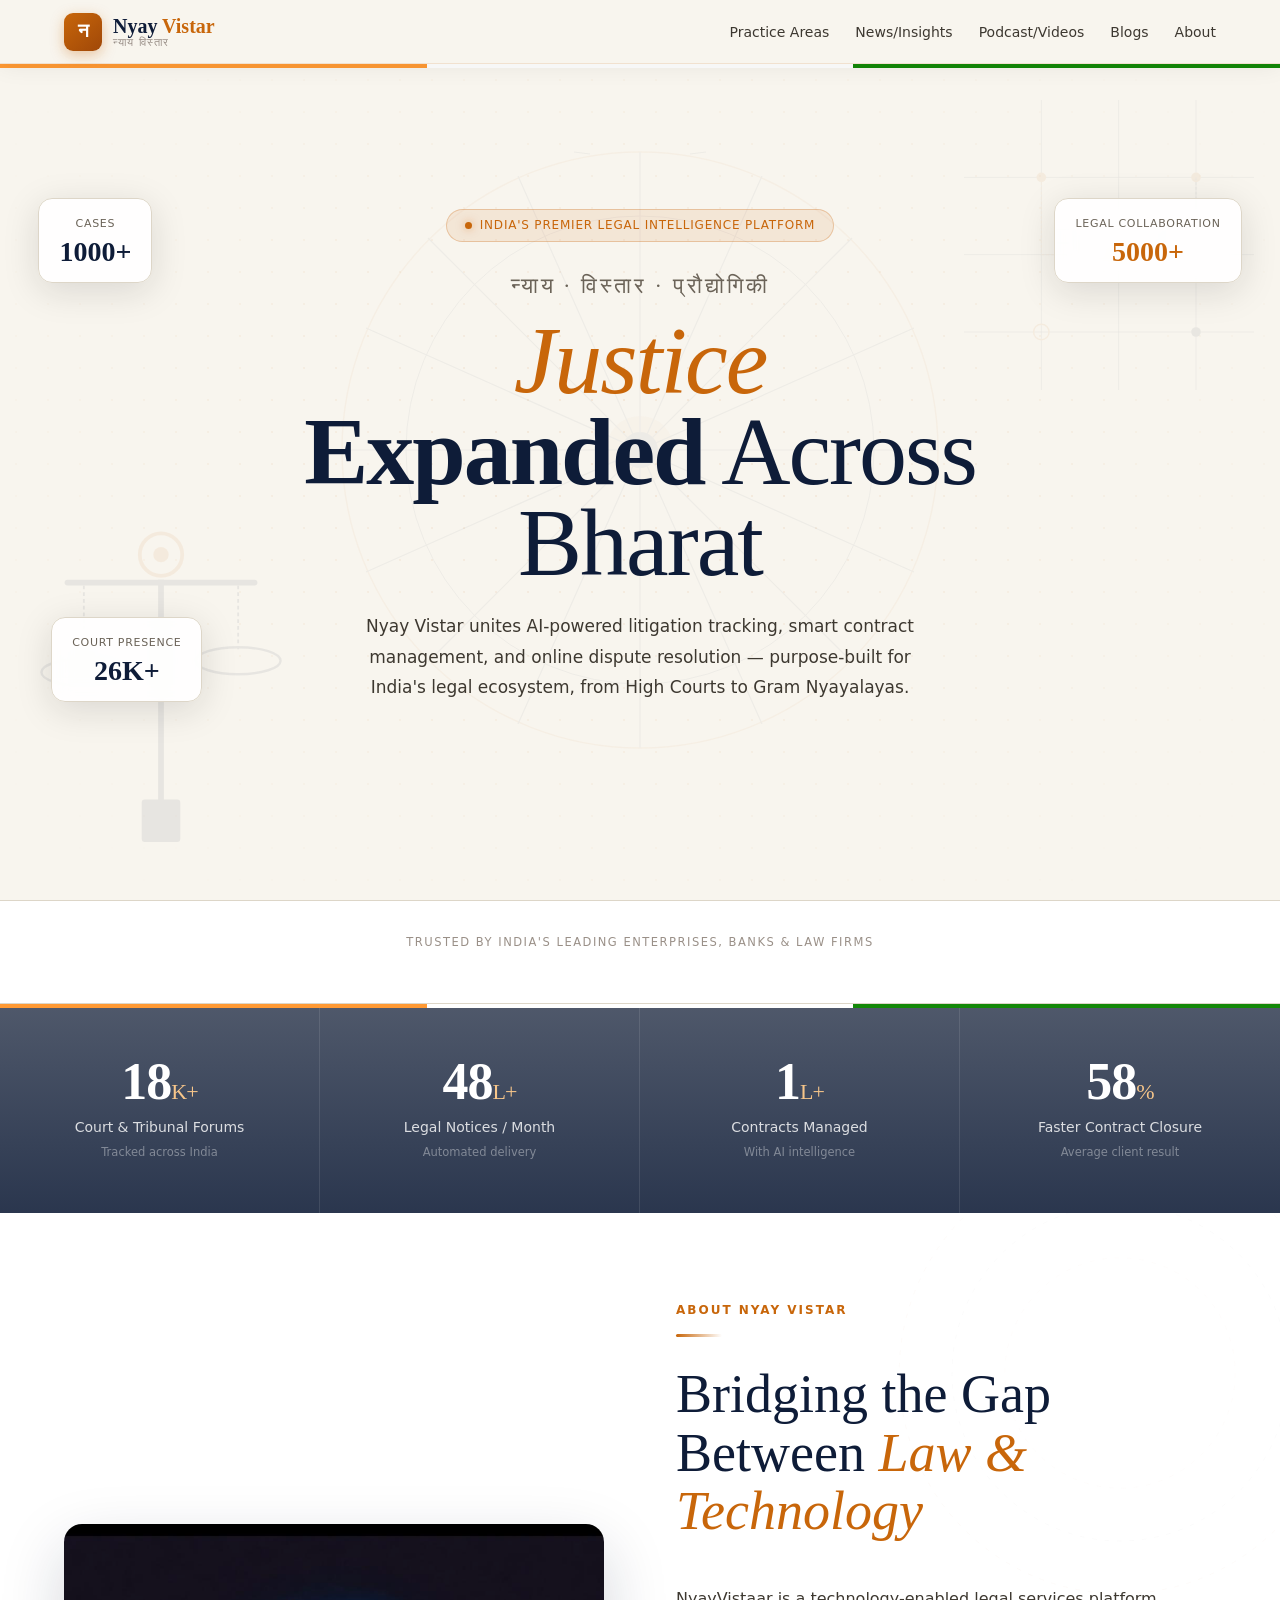
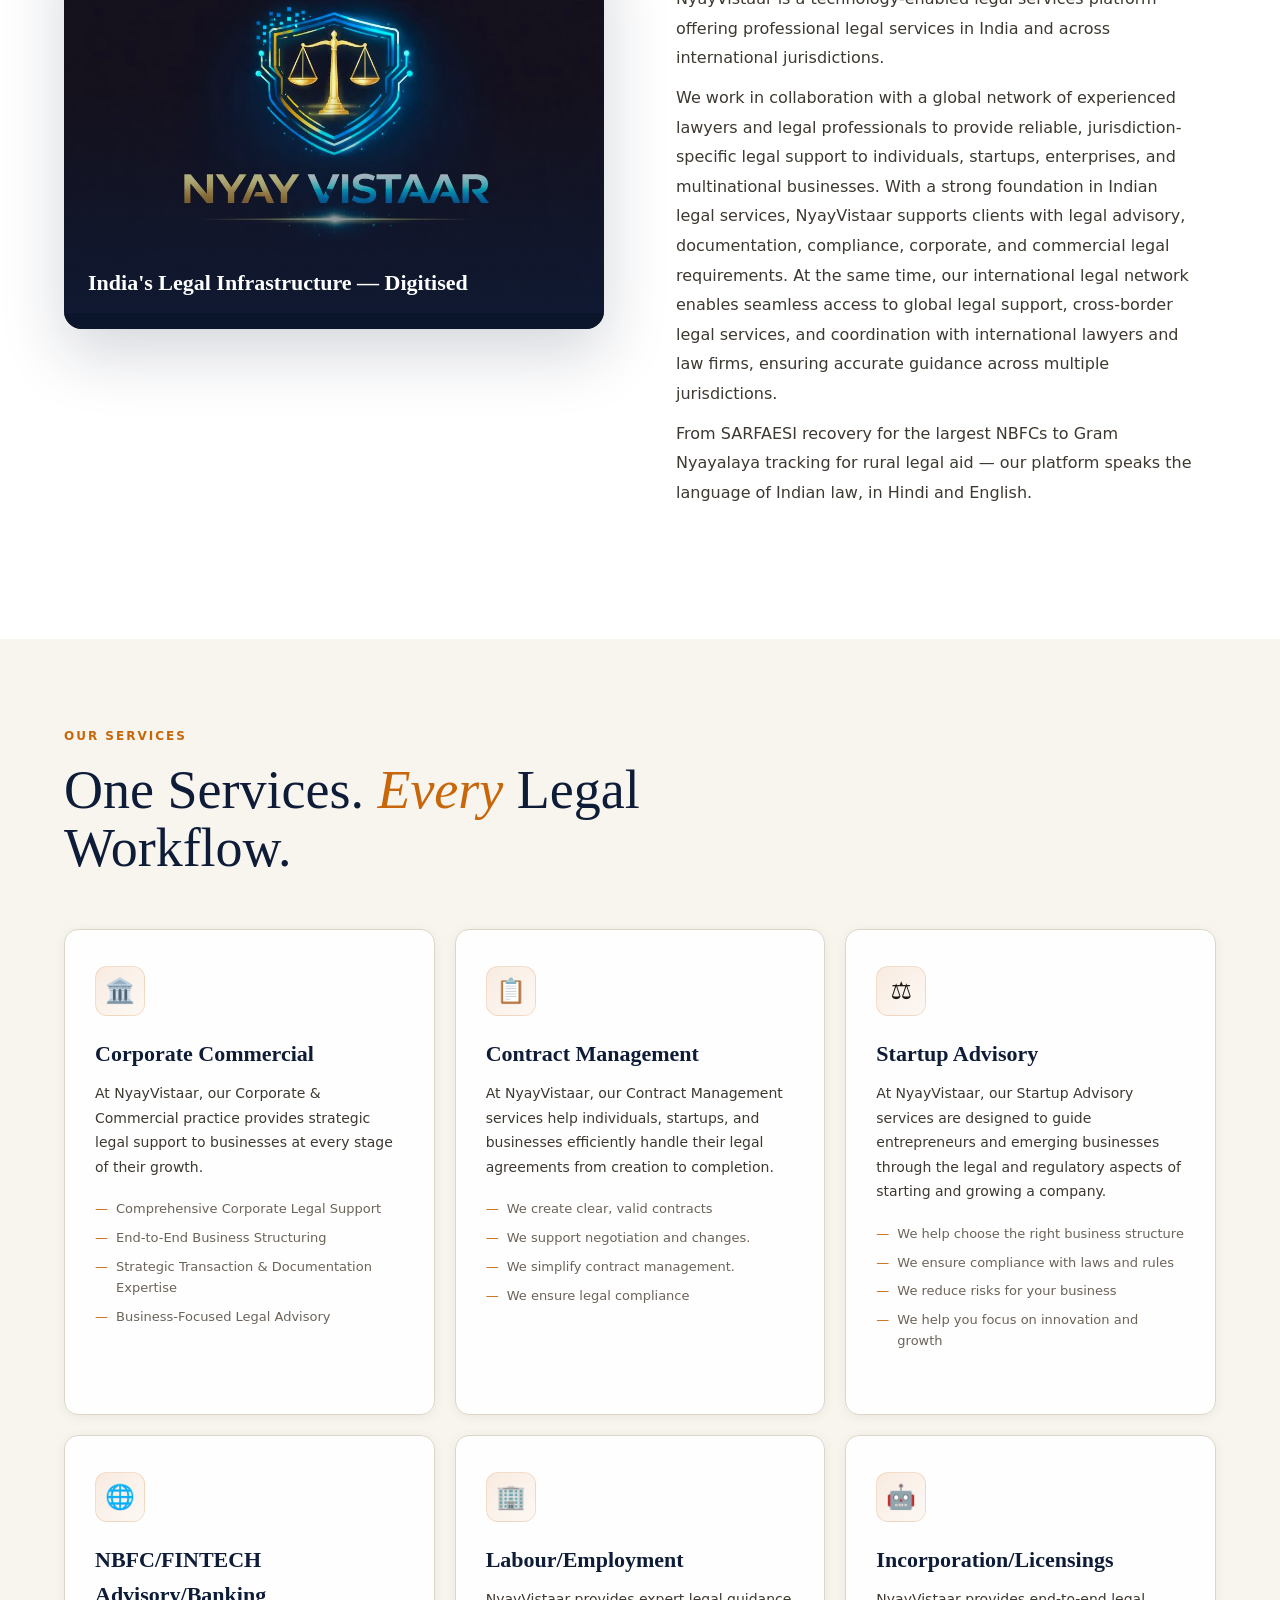
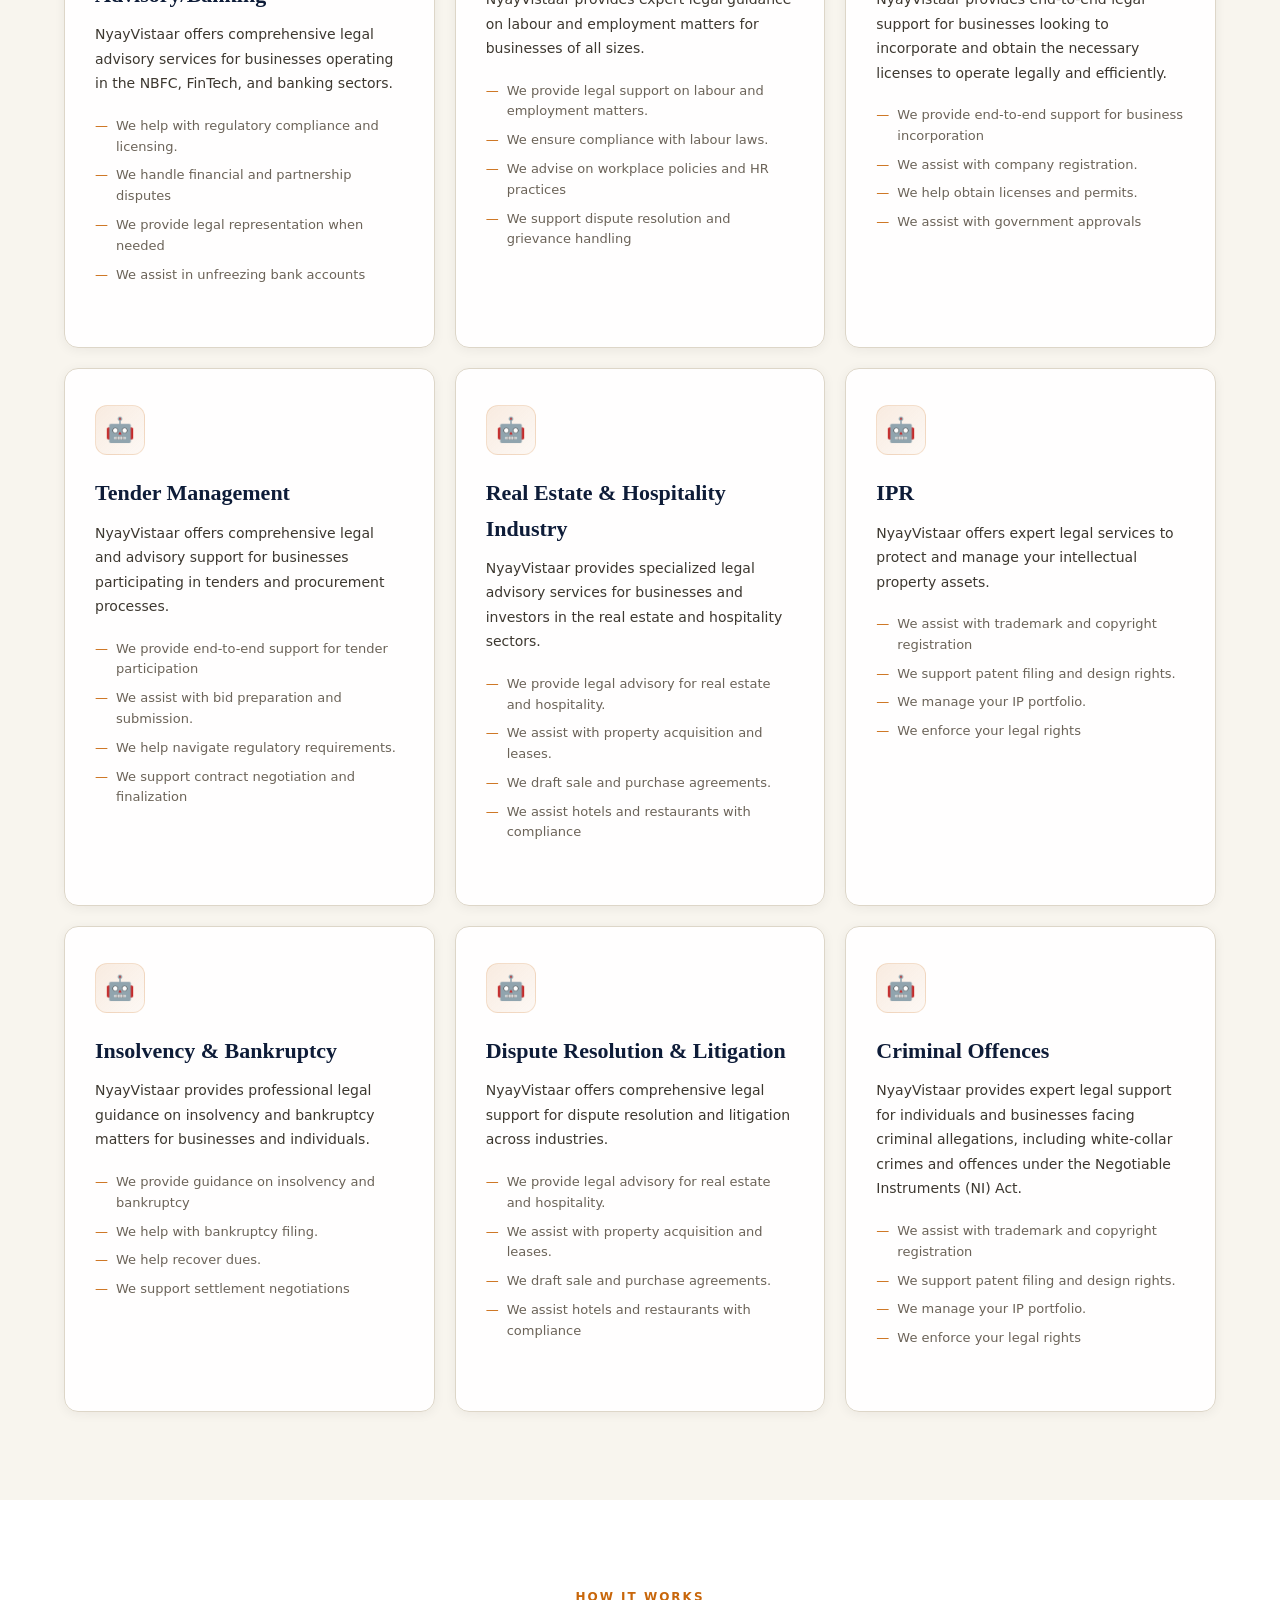
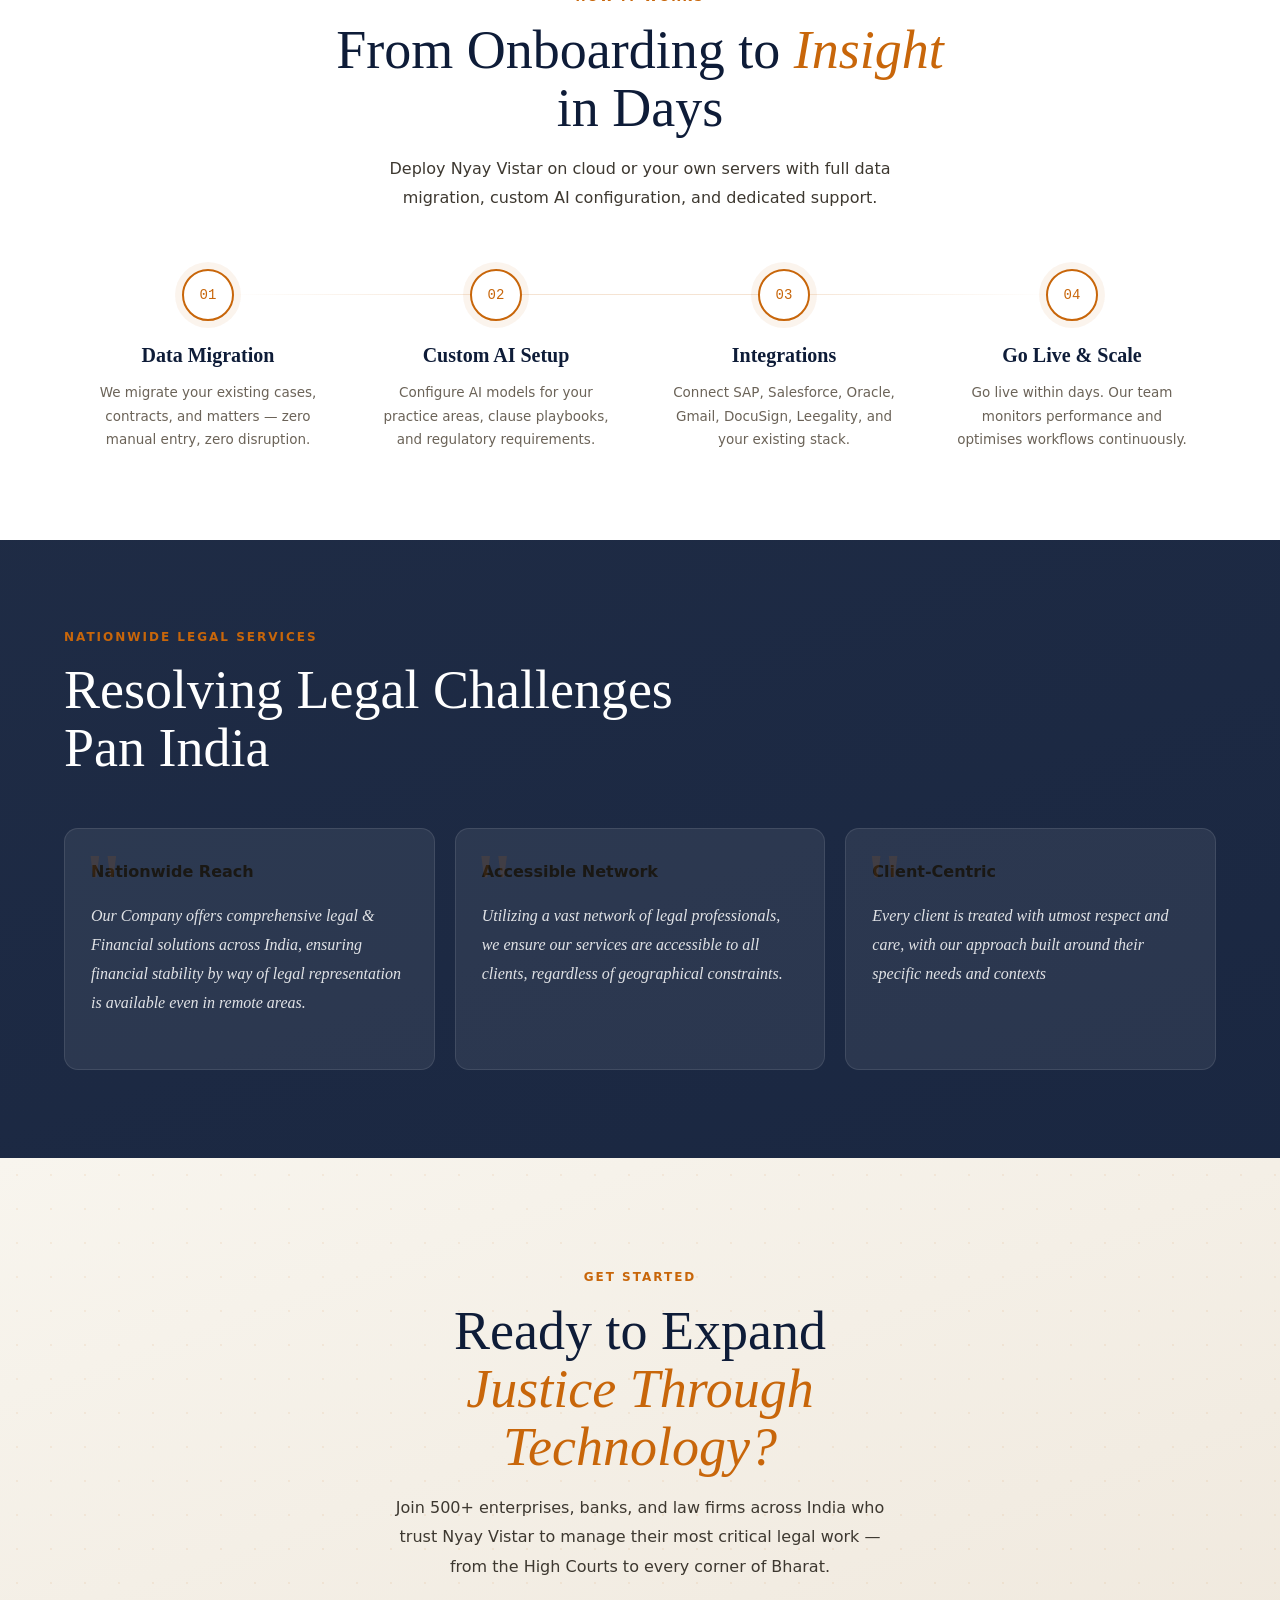
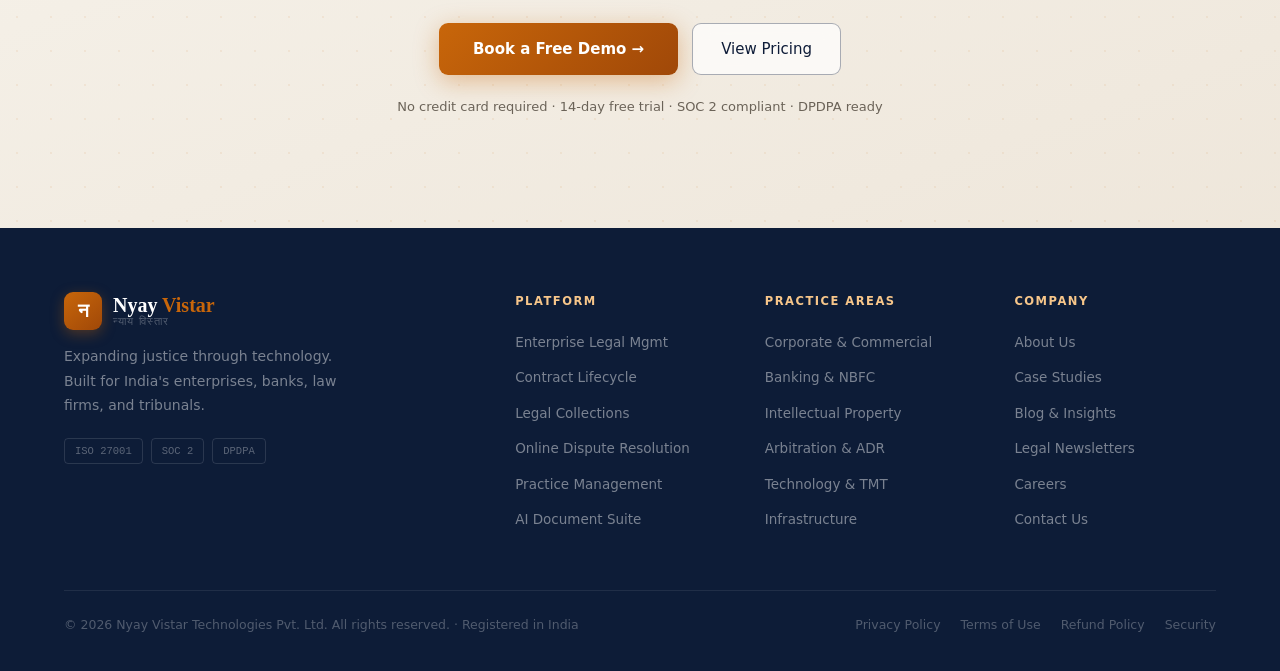
==== index.html @ c27d8618 "Update index.html" ====
<!DOCTYPE html>
<html lang="en">
<head>
<meta charset="UTF-8">
<meta name="viewport" content="width=device-width, initial-scale=1.0">
<title>Nyay Vistar — न्याय विस्तार | Expanding Justice Across India</title>

<link rel="stylesheet" href="styles.css">
</head>
<body>

<!-- NAV -->
<nav id="main-nav">
  <a class="nav-logo" href="#">
    <div class="logo-mark">न</div>
    <div style="display:flex;flex-direction:column;line-height:1.1">
      <span class="logo-en">Nyay <span>Vistar</span></span>
      <span class="logo-hi">न्याय विस्तार</span>
    </div>
  </a>
  <ul class="nav-links">
    <li><a href="#">Practice Areas</a></li><li><a href="#">News/Insights</a></li><li><a href="#">Podcast/Videos</a></li><li><a href="#">Blogs</a></li><li><a href="#about">About</a></li>
  </ul>
</nav>

<!-- HERO — Scales of Justice photo + cream wash -->
<section class="hero">
  <div class="hero-photo"></div>
  <div class="hero-wash"></div>
  <div class="hero-dots"></div>
  <div class="flag-bar"><span></span><span></span><span></span></div>

  <!-- Scales of Justice SVG — left -->
  <svg class="art-scales" viewBox="0 0 280 340" fill="none">
    <rect x="120" y="292" width="40" height="44" rx="3" fill="#0E1C38"/>
    <rect x="137" y="64" width="6" height="230" fill="#0E1C38"/>
    <rect x="40" y="64" width="200" height="6" rx="3" fill="#0E1C38"/>
    <circle cx="140" cy="38" r="22" stroke="#C8660A" stroke-width="4" fill="none"/>
    <circle cx="140" cy="38" r="8" fill="#C8660A"/>
    <line x1="60" y1="70" x2="60" y2="148" stroke="#0E1C38" stroke-width="2" stroke-dasharray="4 3"/>
    <line x1="220" y1="70" x2="220" y2="136" stroke="#0E1C38" stroke-width="2" stroke-dasharray="4 3"/>
    <ellipse cx="60" cy="160" rx="44" ry="14" fill="none" stroke="#0E1C38" stroke-width="2.5"/>
    <ellipse cx="220" cy="148" rx="44" ry="14" fill="none" stroke="#0E1C38" stroke-width="2.5"/>
    <circle cx="50" cy="156" r="7" fill="rgba(14,28,56,0.25)"/>
    <circle cx="70" cy="154" r="5" fill="rgba(14,28,56,0.18)"/>
  </svg>

  <!-- Circuit board SVG — top right -->
  <svg class="art-circuit" viewBox="0 0 300 300" fill="none">
    <line x1="0" y1="80" x2="300" y2="80" stroke="#0E1C38" stroke-width=".7"/><line x1="0" y1="160" x2="300" y2="160" stroke="#0E1C38" stroke-width=".7"/><line x1="0" y1="240" x2="300" y2="240" stroke="#0E1C38" stroke-width=".7"/>
    <line x1="80" y1="0" x2="80" y2="300" stroke="#0E1C38" stroke-width=".7"/><line x1="160" y1="0" x2="160" y2="300" stroke="#0E1C38" stroke-width=".7"/><line x1="240" y1="0" x2="240" y2="300" stroke="#0E1C38" stroke-width=".7"/>
    <circle cx="80" cy="80" r="5" fill="#C8660A"/><circle cx="160" cy="160" r="5" fill="#C8660A"/><circle cx="240" cy="80" r="5" fill="#C8660A"/>
    <circle cx="80" cy="240" r="8" fill="none" stroke="#C8660A" stroke-width="1.5"/><circle cx="240" cy="240" r="5" fill="#0E1C38"/>
    <rect x="118" y="118" width="84" height="44" rx="4" stroke="#0E1C38" stroke-width="1" fill="rgba(14,28,56,0.04)"/>
    <line x1="118" y1="134" x2="96" y2="134" stroke="#0E1C38" stroke-width="1"/><line x1="118" y1="148" x2="96" y2="148" stroke="#0E1C38" stroke-width="1"/>
    <line x1="202" y1="134" x2="224" y2="134" stroke="#0E1C38" stroke-width="1"/><line x1="202" y1="148" x2="224" y2="148" stroke="#0E1C38" stroke-width="1"/>
    <path d="M80 80 L80 160 L160 160" stroke="#C8660A" stroke-width=".8" fill="none" stroke-dasharray="3 2"/>
    <path d="M240 80 L240 160 L160 160" stroke="#0E1C38" stroke-width=".8" fill="none" stroke-dasharray="3 2"/>
  </svg>

  <!-- Ashoka Chakra — large faint centered -->
  <svg class="art-chakra" viewBox="0 0 620 620" fill="none">
    <circle cx="310" cy="310" r="298" stroke="#C8660A" stroke-width="1.5"/>
    <circle cx="310" cy="310" r="234" stroke="#0E1C38" stroke-width="1"/>
    <circle cx="310" cy="310" r="34" fill="#C8660A" opacity=".5"/>
    <circle cx="310" cy="310" r="18" fill="#0E1C38"/>
    <g stroke="#0E1C38" stroke-width="1.2">
      <line x1="310" y1="12" x2="310" y2="608"/><line x1="12" y1="310" x2="608" y2="310"/>
      <line x1="98" y1="98" x2="522" y2="522"/><line x1="522" y1="98" x2="98" y2="522"/>
      <line x1="188" y1="36" x2="432" y2="584"/><line x1="36" y1="188" x2="584" y2="432"/>
      <line x1="432" y1="36" x2="188" y2="584"/><line x1="36" y1="432" x2="584" y2="188"/>
      <line x1="260" y1="14" x2="244" y2="12"/><line x1="360" y1="14" x2="376" y2="12"/>
    </g>
  </svg>

  <!-- Floating stat cards -->
  <div class="fcard fc-1"><div class="fc-lbl">Cases</div><div class="fc-val">1000+</div></div>
  <div class="fcard fc-2"><div class="fc-lbl">Legal collaboration</div><div class="fc-val" style="color:var(--saffron)">5000+</div></div>
  <div class="fcard fc-3"><div class="fc-lbl">Court Presence</div><div class="fc-val">26K+</div></div>
  <div class="hero-content">
    <div class="h-badge"><span class="bdot"></span>India's Premier Legal Intelligence Platform</div>
    <div class="h-deva">न्याय · विस्तार · प्रौद्योगिकी</div>
    <h1><em>Justice</em><br><strong>Expanded</strong> Across Bharat</h1>
    <p class="h-sub">Nyay Vistar unites AI-powered litigation tracking, smart contract management, and online dispute resolution — purpose-built for India's legal ecosystem, from High Courts to Gram Nyayalayas.</p>
  </div>
</section>

<!-- TRUST BAR -->
<div class="trust-bar">
  <div class="t-lbl">Trusted by India's leading enterprises, banks &amp; law firms</div>
</div>

<!-- STATS — Indian Parliament photo -->
<section class="stats-sec">
  <div class="st-photo"></div><div class="st-wash"></div><div class="st-flag"><span></span><span></span><span></span></div>
  <div class="st-grid">
    <div class="s-item"><div class="s-num" data-val="19" data-suf="K+">19<span class="u">K+</span></div><div class="s-lbl">Court &amp; Tribunal Forums</div><div class="s-sub">Tracked across India</div></div>
    <div class="s-item"><div class="s-num" data-val="50" data-suf="L+">50<span class="u">L+</span></div><div class="s-lbl">Legal Notices / Month</div><div class="s-sub">Automated delivery</div></div>
    <div class="s-item"><div class="s-num" data-val="1" data-suf="L+">1<span class="u">L+</span></div><div class="s-lbl">Contracts Managed</div><div class="s-sub">With AI intelligence</div></div>
    <div class="s-item"><div class="s-num" data-val="60" data-suf="%">60<span class="u">%</span></div><div class="s-lbl">Faster Contract Closure</div><div class="s-sub">Average client result</div></div>
  </div>
</section>

<!-- ABOUT — law library photo -->
<section class="about-sec" id="about">
  <svg style="position:absolute;right:-80px;top:-80px;width:480px;height:480px;opacity:.03;pointer-events:none" viewBox="0 0 500 500" fill="none"><circle cx="250" cy="250" r="230" stroke="#C8660A" stroke-width=".8" stroke-dasharray="5 8"/><circle cx="250" cy="250" r="175" stroke="#0E1C38" stroke-width=".5" stroke-dasharray="5 8"/><circle cx="250" cy="250" r="120" stroke="#C8660A" stroke-width=".5" stroke-dasharray="5 8"/></svg>
  <div class="about-inner">
    <div class="about-visual">
      <div class="vis-photo">
        <img src="/assets/images/slide11_Picture_5.jpg" alt="Legal Technology India" loading="lazy"/>
        <div class="vis-overlay"></div>
        <div class="vis-cap"><h3>India's Legal Infrastructure — Digitised</h3></div>
      </div>
    </div>
    <div style="position:relative;z-index:1">
      <div class="eyebrow">About Nyay Vistar</div>
      <div class="divider"></div>
      <h2 class="sec-title">Bridging the Gap Between <em>Law &amp; Technology</em></h2>
      <p class="sec-desc"><p class="sec-desc" style="margin-bottom:10px">NyayVistaar is a technology-enabled legal services platform offering professional legal services in India and across international jurisdictions. </p><p class="sec-desc" style="margin-bottom:10px">We work in collaboration with a global network of experienced lawyers and legal professionals to provide reliable, jurisdiction-specific legal support to individuals, startups, enterprises, and multinational businesses. With a strong foundation in Indian legal services, NyayVistaar supports clients with legal advisory, documentation, compliance, corporate, and commercial legal requirements. At the same time, our international legal network enables seamless access to global legal support, cross-border legal services, and coordination with international lawyers and law firms, ensuring accurate guidance across multiple jurisdictions.</p>
</p>
      <p class="sec-desc">From SARFAESI recovery for the largest NBFCs to Gram Nyayalaya tracking for rural legal aid — our platform speaks the language of Indian law, in Hindi and English.</p>
    </div>
  </div>
</section>

<!-- SERVICES — legal documents photo wash -->
<section class="svc-sec">
  <div class="svc-photo"></div><div class="svc-wash"></div>
  <div class="svc-z">
    <div class="eyebrow">Our Services</div>
    <h2 class="sec-title">One Services. <em>Every</em> Legal Workflow.</h2>
    <div class="svc-grid">
      <div class="svc-card"><div class="svc-icon">🏛️</div><div class="svc-title">Corporate Commercial</div><p class="svc-desc">At NyayVistaar, our Corporate & Commercial practice provides strategic legal support to businesses at every stage of their growth.</p><ul class="svc-feats"><li>Comprehensive Corporate Legal Support</li><li>End-to-End Business Structuring</li><li>Strategic Transaction & Documentation Expertise</li><li>Business-Focused Legal Advisory</li></ul></div>
      
      <div class="svc-card"><div class="svc-icon">📋</div><div class="svc-title">Contract Management</div><p class="svc-desc">At NyayVistaar, our Contract Management services help individuals, startups, and businesses efficiently handle their legal agreements from creation to completion.</p><ul class="svc-feats"><li>We create clear, valid contracts</li><li>We support negotiation and changes.</li><li>We simplify contract management.</li><li>We ensure legal compliance</li></ul></div>
      
      <div class="svc-card"><div class="svc-icon">⚖️</div><div class="svc-title">Startup Advisory</div><p class="svc-desc">At NyayVistaar, our Startup Advisory services are designed to guide entrepreneurs and emerging businesses through the legal and regulatory aspects of starting and growing a company.</p><ul class="svc-feats"><li>We help choose the right business structure</li><li>We ensure compliance with laws and rules</li><li>We reduce risks for your business</li><li>We help you focus on innovation and growth</li></ul></div>

      <div class="svc-card"><div class="svc-icon">🌐</div><div class="svc-title">NBFC/FINTECH Advisory/Banking</div><p class="svc-desc">NyayVistaar offers comprehensive legal advisory services for businesses operating in the NBFC, FinTech, and banking sectors.</p><ul class="svc-feats"><li>We help with regulatory compliance and licensing.</li><li>We handle financial and partnership disputes</li><li>We provide legal representation when needed</li><li>We assist in unfreezing bank accounts</li></ul></div>

      <div class="svc-card"><div class="svc-icon">🏢</div><div class="svc-title">Labour/Employment</div><p class="svc-desc">NyayVistaar provides expert legal guidance on labour and employment matters for businesses of all sizes.</p><ul class="svc-feats"><li>We provide legal support on labour and employment matters.</li><li>We ensure compliance with labour laws.</li><li>We advise on workplace policies and HR practices</li><li>We support dispute resolution and grievance handling</li></ul></div>

      <div class="svc-card"><div class="svc-icon">🤖</div><div class="svc-title">Incorporation/Licensings</div><p class="svc-desc">NyayVistaar provides end-to-end legal support for businesses looking to incorporate and obtain the necessary licenses to operate legally and efficiently.</p><ul class="svc-feats"><li>We provide end-to-end support for business incorporation</li><li>We assist with company registration.</li><li>We help obtain licenses and permits.</li><li>We assist with government approvals</li></ul></div>

      <div class="svc-card"><div class="svc-icon">🤖</div><div class="svc-title">Tender Management</div><p class="svc-desc">NyayVistaar offers comprehensive legal and advisory support for businesses participating in tenders and procurement processes.</p><ul class="svc-feats"><li>We provide end-to-end support for tender participation</li><li>We assist with bid preparation and submission.</li><li>We help navigate regulatory requirements.</li><li>We support contract negotiation and finalization</li></ul></div>

      <div class="svc-card"><div class="svc-icon">🤖</div><div class="svc-title">Real Estate & Hospitality Industry</div><p class="svc-desc">NyayVistaar provides specialized legal advisory services for businesses and investors in the real estate and hospitality sectors.</p><ul class="svc-feats"><li>We provide legal advisory for real estate and hospitality.</li><li>We assist with property acquisition and leases.</li><li>We draft sale and purchase agreements.</li><li>We assist hotels and restaurants with compliance</li></ul></div>

      <div class="svc-card"><div class="svc-icon">🤖</div><div class="svc-title">IPR</div><p class="svc-desc">NyayVistaar offers expert legal services to protect and manage your intellectual property assets.</p><ul class="svc-feats"><li>We assist with trademark and copyright registration</li><li>We support patent filing and design rights.</li><li>We manage your IP portfolio.</li><li>We enforce your legal rights</li></ul></div>


      <div class="svc-card"><div class="svc-icon">🤖</div><div class="svc-title">Insolvency & Bankruptcy </div><p class="svc-desc">NyayVistaar provides professional legal guidance on insolvency and bankruptcy matters for businesses and individuals.</p><ul class="svc-feats"><li>We provide guidance on insolvency and bankruptcy</li><li>We help with bankruptcy filing.</li><li>We help recover dues.</li><li>We support settlement negotiations</li></ul></div>

      <div class="svc-card"><div class="svc-icon">🤖</div><div class="svc-title">Dispute Resolution & Litigation</div><p class="svc-desc">NyayVistaar offers comprehensive legal support for dispute resolution and litigation across industries.</p><ul class="svc-feats"><li>We provide legal advisory for real estate and hospitality.</li><li>We assist with property acquisition and leases.</li><li>We draft sale and purchase agreements.</li><li>We assist hotels and restaurants with compliance</li></ul></div>

      <div class="svc-card"><div class="svc-icon">🤖</div><div class="svc-title">Criminal Offences </div><p class="svc-desc">NyayVistaar provides expert legal support for individuals and businesses facing criminal allegations, including white-collar crimes and offences under the Negotiable Instruments (NI) Act.</p><ul class="svc-feats"><li>We assist with trademark and copyright registration</li><li>We support patent filing and design rights.</li><li>We manage your IP portfolio.</li><li>We enforce your legal rights</li></ul></div>

    </div>
  </div>
</section>

<!-- HOW IT WORKS — circuit board photo -->
<section class="proc-sec">
  <div class="proc-photo"></div><div class="proc-wash"></div>
  <div class="proc-z">
    <div class="eyebrow" style="text-align:center">How It Works</div>
    <h2 class="sec-title" style="text-align:center;margin:0 auto 16px">From Onboarding to <em>Insight</em> in Days</h2>
    <p class="sec-desc" style="text-align:center;margin:0 auto 0">Deploy Nyay Vistar on cloud or your own servers with full data migration, custom AI configuration, and dedicated support.</p>
    <div class="proc-steps">
      <div class="proc-step"><div class="step-num">01</div><div class="step-t">Data Migration</div><p class="step-d">We migrate your existing cases, contracts, and matters — zero manual entry, zero disruption.</p></div>
      <div class="proc-step"><div class="step-num">02</div><div class="step-t">Custom AI Setup</div><p class="step-d">Configure AI models for your practice areas, clause playbooks, and regulatory requirements.</p></div>
      <div class="proc-step"><div class="step-num">03</div><div class="step-t">Integrations</div><p class="step-d">Connect SAP, Salesforce, Oracle, Gmail, DocuSign, Leegality, and your existing stack.</p></div>
      <div class="proc-step"><div class="step-num">04</div><div class="step-t">Go Live &amp; Scale</div><p class="step-d">Go live within days. Our team monitors performance and optimises workflows continuously.</p></div>
    </div>
  </div>
</section>

<!-- TESTIMONIALS — legal documents photo -->
<section class="testi-sec">
  <div class="testi-photo"></div><div class="testi-wash"></div>
  <div class="testi-z">
    <div class="eyebrow">Nationwide Legal Services</div>
    <h2 class="sec-title" style="color:#fff">Resolving Legal Challenges Pan India</h2>
    <div class="tgrid">
      <div class="tcard"><h4>Nationwide Reach</h4><p class="tcard-text">Our Company offers comprehensive legal & Financial solutions across India, ensuring financial stability by way of legal representation is available even in remote areas.
</p></div>
      <div class="tcard"><h4>Accessible Network</h4><p class="tcard-text">Utilizing a vast network of legal professionals, we ensure our services are accessible to all clients, regardless of geographical constraints.
</p></div>
      <div class="tcard"><h4>Client-Centric</h4><p class="tcard-text">Every client is treated with utmost respect and care, with our approach built around their specific needs and contexts</p></
    </div>
  </div>
</section>

<!-- CTA — scales of justice photo -->
<section class="cta-sec">
  <div class="cta-photo"></div><div class="cta-wash"></div><div class="cta-dots"></div>
  <div class="cta-z">
    <div class="eyebrow" style="text-align:center">Get Started</div>
    <h2 class="sec-title">Ready to Expand<br><em>Justice Through Technology?</em></h2>
    <p class="sec-desc">Join 500+ enterprises, banks, and law firms across India who trust Nyay Vistar to manage their most critical legal work — from the High Courts to every corner of Bharat.</p>
    <div class="cta-actions"><a href="#" class="btn-hero">Book a Free Demo →</a><a href="#" class="btn-hero-o" style="background:rgba(255,255,255,0.7)">View Pricing</a></div>
    <p style="font-size:13px;color:var(--muted);margin-top:22px;font-weight:300">No credit card required · 14-day free trial · SOC 2 compliant · DPDPA ready</p>
  </div>
</section>

<!-- FOOTER -->
<footer>
  <div class="footer-photo"></div><div class="footer-wash"></div>
  <div class="f-grid">
    <div>
      <div class="nav-logo" style="margin-bottom:0"><div class="logo-mark">न</div><div style="display:flex;flex-direction:column;line-height:1.1"><span class="f-en">Nyay <span>Vistar</span></span><span class="f-hi">न्याय विस्तार</span></div></div>
      <p class="f-tagline">Expanding justice through technology. Built for India's enterprises, banks, law firms, and tribunals.</p>
      <div class="f-certs"><span>ISO 27001</span><span>SOC 2</span><span>DPDPA</span></div>
    </div>
    <div><div class="f-col-t">Platform</div><ul class="f-links"><li><a href="#">Enterprise Legal Mgmt</a></li><li><a href="#">Contract Lifecycle</a></li><li><a href="#">Legal Collections</a></li><li><a href="#">Online Dispute Resolution</a></li><li><a href="#">Practice Management</a></li><li><a href="#">AI Document Suite</a></li></ul></div>
    <div><div class="f-col-t">Practice Areas</div><ul class="f-links"><li><a href="#">Corporate &amp; Commercial</a></li><li><a href="#">Banking &amp; NBFC</a></li><li><a href="#">Intellectual Property</a></li><li><a href="#">Arbitration &amp; ADR</a></li><li><a href="#">Technology &amp; TMT</a></li><li><a href="#">Infrastructure</a></li></ul></div>
    <div><div class="f-col-t">Company</div><ul class="f-links"><li><a href="#">About Us</a></li><li><a href="#">Case Studies</a></li><li><a href="#">Blog &amp; Insights</a></li><li><a href="#">Legal Newsletters</a></li><li><a href="#">Careers</a></li><li><a href="#">Contact Us</a></li></ul></div>
  </div>
  <div class="f-bottom"><span class="f-copy">© 2026 Nyay Vistar Technologies Pvt. Ltd. All rights reserved. · Registered in India</span><div class="f-meta"><a href="#">Privacy Policy</a><a href="#">Terms of Use</a><a href="#">Refund Policy</a><a href="#">Security</a></div></div>
</footer>

<script>
window.addEventListener('scroll',()=>document.getElementById('main-nav').classList.toggle('scrolled',scrollY>40))
const obs=new IntersectionObserver(es=>es.forEach(e=>{if(e.isIntersecting){e.target.style.opacity='1';e.target.style.transform='translateY(0)'}}),{threshold:.07})
document.querySelectorAll('.svc-card,.s-item,.tcard,.proc-step,.about-visual,.mock,.vis-photo').forEach((el,i)=>{el.style.cssText+='opacity:0;transform:translateY(24px);transition:opacity .6s ease,transform .6s ease;transition-delay:'+(i%6*.08)+'s';obs.observe(el)})
document.querySelectorAll('#ptabs .ptab').forEach(t=>t.addEventListener('click',()=>{document.querySelectorAll('#ptabs .ptab').forEach(x=>x.classList.remove('active'));t.classList.add('active')}))
// Counter
function animN(el,v,s){let t=null;(function step(ts){if(!t)t=ts;const p=Math.min((ts-t)/1800,1),e=1-Math.pow(1-p,3);el.innerHTML=Math.round(e*v)+`<span class="u">${s}</span>`;p<1&&requestAnimationFrame(step)})(performance.now())}
new IntersectionObserver(es=>es.forEach(e=>{if(e.isIntersecting&&!e.target.dataset.done){e.target.dataset.done='1';e.target.querySelectorAll('.s-num').forEach(n=>animN(n,+n.dataset.val,n.dataset.suf))}}),{threshold:.3}).observe(document.querySelector('.stats-sec'))
</script>
</body>
</html>
---- styles.css ----
*,*::before,*::after{margin:0;padding:0;box-sizing:border-box}
:root{
  --bg:#F8F5EE;--surface:#FFFFFF;--surface2:#FAF8F4;
  --saffron:#C8660A;--saffron2:#E0791A;--saffron3:#F7C68A;
  --navy:#0E1C38;--navy2:#1A2F56;
  --green:#1A6040;--ink:#1A1814;--ink2:#3D3830;
  --muted:#6B6358;--muted2:#9A9088;
  --border:#DDD6C8;--border2:#C8BEA8;
  --fd:Georgia, 'Times New Roman', 'Book Antiqua', Palatino, serif;--fb:'Segoe UI', system-ui, -apple-system, 'Helvetica Neue', Arial, sans-serif;--fm:'Cascadia Code', 'Fira Code', 'Consolas', 'Courier New', monospace;
}
html{scroll-behavior:smooth}
body{font-family:var(--fb);background:var(--bg);color:var(--ink);overflow-x:hidden;line-height:1.6}

/* NAV */
nav{position:fixed;top:0;left:0;right:0;z-index:200;padding:0 5%;height:64px;display:flex;align-items:center;justify-content:space-between;background:rgba(248,245,238,.94);backdrop-filter:blur(18px);border-bottom:1px solid rgba(200,102,10,.14);box-shadow:0 2px 24px rgba(26,24,20,.07);transition:all .3s}
nav.scrolled{background:rgba(255,255,255,.97);box-shadow:0 3px 32px rgba(26,24,20,.10)}
.nav-logo{display:flex;align-items:center;gap:11px;text-decoration:none}
.logo-mark{width:38px;height:38px;border-radius:9px;background:linear-gradient(140deg,var(--saffron),#A04808);display:flex;align-items:center;justify-content:center;font-family:var(--fd);font-weight:700;color:#fff;font-size:19px;box-shadow:0 4px 14px rgba(200,102,10,.35);flex-shrink:0}
.logo-en{font-family:var(--fd);font-size:20px;font-weight:600;color:var(--navy)}.logo-en span{color:var(--saffron)}
.logo-hi{font-size:10.5px;color:var(--muted2);letter-spacing:1.2px}
.nav-links{display:flex;gap:26px;list-style:none}
.nav-links a{text-decoration:none;color:var(--ink2);font-size:14px;font-weight:400;transition:color .2s;position:relative;padding-bottom:3px}
.nav-links a::after{content:'';position:absolute;bottom:0;left:0;right:0;height:1.5px;background:var(--saffron);transform:scaleX(0);transition:transform .25s}
.nav-links a:hover{color:var(--saffron)}.nav-links a:hover::after{transform:scaleX(1)}
.nav-cta{display:flex;gap:10px}
.btn-g{padding:8px 20px;border:1.5px solid var(--border2);border-radius:7px;color:var(--ink2);background:transparent;font-family:var(--fb);font-size:13.5px;font-weight:500;cursor:pointer;transition:all .2s;text-decoration:none}.btn-g:hover{border-color:var(--saffron);color:var(--saffron)}
.btn-p{padding:8px 22px;background:linear-gradient(135deg,var(--saffron),#A04808);border:none;border-radius:7px;color:#fff;font-family:var(--fb);font-size:13.5px;font-weight:600;cursor:pointer;transition:all .2s;text-decoration:none;box-shadow:0 4px 14px rgba(200,102,10,.30);display:inline-block}.btn-p:hover{transform:translateY(-1px);box-shadow:0 6px 22px rgba(200,102,10,.42)}

/* HERO */
.hero{position:relative;min-height:100vh;display:flex;flex-direction:column;align-items:center;justify-content:center;padding:130px 5% 80px;text-align:center;overflow:hidden}
/* REAL PHOTO BACKGROUND */
.hero-photo{position:absolute;inset:0;z-index:0;background-image:url('https://images.unsplash.com/photo-1589829545856-d10d557cf95f?w=1800&q=80&fit=crop');background-size:cover;background-position:center 30%;filter:brightness(1.05) saturate(0.8)}
/* Warm cream wash — keeps it light */
.hero-wash{position:absolute;inset:0;z-index:1;background:linear-gradient(180deg,rgba(248,245,238,.90) 0%,rgba(248,245,238,.80) 45%,rgba(248,245,238,.93) 100%)}
.hero-dots{position:absolute;inset:0;z-index:2;pointer-events:none;background-image:radial-gradient(circle,rgba(200,102,10,.09) 1.2px,transparent 1.2px);background-size:32px 32px;mask-image:radial-gradient(ellipse 80% 80% at 50% 50%,black,transparent 80%)}
/* India flag accent bar */
.flag-bar{position:absolute;top:64px;left:0;right:0;height:4px;z-index:10;display:flex}
.flag-bar span:nth-child(1){flex:1;background:#FF9933}.flag-bar span:nth-child(2){flex:1;background:#fff}.flag-bar span:nth-child(3){flex:1;background:#138808}

/* SVG art decorations */
.art-scales{position:absolute;left:2%;bottom:6%;width:270px;opacity:.065;z-index:3;pointer-events:none}
.art-circuit{position:absolute;top:100px;right:2%;width:290px;opacity:.062;z-index:3;pointer-events:none;animation:drift 20s ease-in-out infinite}
.art-chakra{position:absolute;top:50%;left:50%;transform:translate(-50%,-50%);width:620px;opacity:.038;z-index:3;pointer-events:none;animation:chakra 120s linear infinite}
@keyframes chakra{to{transform:translate(-50%,-50%) rotate(360deg)}}
@keyframes drift{0%,100%{transform:translateY(0)}50%{transform:translateY(-14px)}}
@keyframes bob{0%,100%{transform:translateY(0)}50%{transform:translateY(-10px)}}
@keyframes fadeup{from{opacity:0;transform:translateY(22px)}to{opacity:1;transform:translateY(0)}}
@keyframes pdot{0%,100%{opacity:1}50%{opacity:.35}}

.hero-content{position:relative;z-index:10;max-width:860px}
.h-badge{display:inline-flex;align-items:center;gap:8px;padding:6px 18px;border-radius:100px;background:rgba(200,102,10,.10);border:1px solid rgba(200,102,10,.28);font-size:12px;font-weight:500;color:var(--saffron);letter-spacing:.8px;text-transform:uppercase;margin-bottom:26px;animation:fadeup .7s ease both}
.bdot{width:7px;height:7px;border-radius:50%;background:var(--saffron);box-shadow:0 0 8px rgba(200,102,10,.5);animation:pdot 2s infinite}
.h-deva{font-family:var(--fd);font-size:clamp(16px,2.2vw,22px);font-weight:300;color:var(--muted);letter-spacing:3px;margin-bottom:12px;animation:fadeup .8s ease .05s both}
.hero h1{font-family:var(--fd);font-size:clamp(52px,8.5vw,96px);font-weight:300;line-height:.95;color:var(--navy);letter-spacing:-2px;margin-bottom:8px;animation:fadeup .85s ease .1s both}
.hero h1 em{font-style:italic;color:var(--saffron)}.hero h1 strong{font-weight:700}
.h-sub{font-size:17px;font-weight:300;color:var(--ink2);max-width:560px;margin:22px auto 38px;line-height:1.82;animation:fadeup .9s ease .2s both}
.h-actions{display:flex;gap:14px;align-items:center;justify-content:center;flex-wrap:wrap;margin-bottom:52px;animation:fadeup 1s ease .3s both}
.btn-hero{padding:14px 34px;background:linear-gradient(135deg,var(--saffron),#A04808);border:none;border-radius:9px;color:#fff;font-family:var(--fb);font-size:15px;font-weight:600;cursor:pointer;text-decoration:none;box-shadow:0 6px 24px rgba(200,102,10,.38);transition:all .25s}.btn-hero:hover{transform:translateY(-2px);box-shadow:0 10px 36px rgba(200,102,10,.48)}
.btn-hero-o{padding:13px 28px;border:1.5px solid rgba(14,28,56,.35);border-radius:9px;color:var(--navy);background:rgba(255,255,255,.65);font-family:var(--fb);font-size:15px;font-weight:500;cursor:pointer;text-decoration:none;display:inline-flex;align-items:center;gap:9px;transition:all .2s;backdrop-filter:blur(8px)}.btn-hero-o:hover{background:rgba(255,255,255,.9);border-color:var(--saffron);color:var(--saffron)}
.h-metrics{display:flex;gap:38px;align-items:center;justify-content:center;flex-wrap:wrap;animation:fadeup 1s ease .4s both}
.hm-v{font-family:var(--fd);font-size:30px;font-weight:700;color:var(--navy);line-height:1}.hm-l{font-size:12px;color:var(--muted);margin-top:4px}
.hm-d{width:1px;height:38px;background:var(--border)}
/* Floating stat cards */
.fcard{position:absolute;z-index:10;background:rgba(255,255,255,.90);border:1px solid var(--border);border-radius:14px;padding:16px 20px;box-shadow:0 8px 36px rgba(26,24,20,.13);pointer-events:none;animation:bob 6s ease-in-out infinite;backdrop-filter:blur(10px)}
.fc-1{top:22%;left:3%}.fc-2{top:22%;right:3%;animation-delay:-2.5s}.fc-3{bottom:22%;left:4%;animation-delay:-4.2s}.fc-4{bottom:24%;right:3%;animation-delay:-1.8s}
.fc-lbl{font-size:11px;font-weight:500;color:var(--muted);letter-spacing:.7px;text-transform:uppercase;margin-bottom:5px}
.fc-val{font-family:var(--fd);font-size:28px;font-weight:700;color:var(--navy);line-height:1}
.fc-sub{font-size:12px;color:var(--muted);margin-top:3px}
.fc-live{display:flex;align-items:center;gap:5px;font-size:12px;color:var(--green);margin-top:5px}
.ldot{width:6px;height:6px;border-radius:50%;background:var(--green);animation:pdot 2s infinite}

/* TRUST BAR */
.trust-bar{background:var(--surface);padding:32px 5%;border-top:1px solid var(--border);border-bottom:1px solid var(--border);text-align:center}
.t-lbl{font-size:11.5px;font-weight:500;color:var(--muted2);letter-spacing:1.5px;text-transform:uppercase;margin-bottom:20px}
.t-logos{display:flex;align-items:center;justify-content:center;flex-wrap:wrap;gap:6px 14px}
.t-logo{padding:6px 14px;border:1px solid var(--border);border-radius:6px;font-family:var(--fd);font-size:13px;font-weight:600;color:var(--muted);letter-spacing:.8px;transition:all .2s}.t-logo:hover{color:var(--navy);border-color:var(--navy2);background:rgba(14,28,56,.05)}

/* SHARED */
section{position:relative;padding:88px 5%;overflow:hidden}
.eyebrow{font-size:12px;font-weight:600;color:var(--saffron);letter-spacing:2px;text-transform:uppercase;margin-bottom:14px}
.sec-title{font-family:var(--fd);font-size:clamp(34px,4.5vw,54px);font-weight:300;line-height:1.08;color:var(--navy);max-width:620px;margin-bottom:18px}
.sec-title em{font-style:italic;color:var(--saffron)}.sec-title strong{font-weight:700}
.sec-desc{font-size:16px;font-weight:300;color:var(--ink2);max-width:520px;line-height:1.85;margin-bottom:44px}
.divider{width:46px;height:3px;border-radius:2px;background:linear-gradient(90deg,var(--saffron),transparent);margin-bottom:28px}

/* STATS — real Indian Parliament/building photo */
.stats-sec{padding:0;position:relative;overflow:hidden}
.st-photo{position:absolute;inset:0;z-index:0;background-image:url('https://images.unsplash.com/photo-1532375810709-75b1da00537c?w=1600&q=80&fit=crop');background-size:cover;background-position:center 40%;filter:brightness(.28) saturate(1.1)}
.st-wash{position:absolute;inset:0;z-index:1;background:linear-gradient(180deg,rgba(14,28,56,.72),rgba(14,28,56,.88))}
.st-flag{position:absolute;top:0;left:0;right:0;height:4px;z-index:3;display:flex}
.st-flag span:nth-child(1){flex:1;background:#FF9933}.st-flag span:nth-child(2){flex:1;background:#fff}.st-flag span:nth-child(3){flex:1;background:#138808}
.st-grid{display:grid;grid-template-columns:repeat(4,1fr);position:relative;z-index:2}
.s-item{padding:52px 28px;text-align:center;border-right:1px solid rgba(255,255,255,.10);transition:background .3s}
.s-item:last-child{border-right:none}.s-item:hover{background:rgba(255,255,255,.06)}
.s-num{font-family:var(--fd);font-size:52px;font-weight:700;color:#fff;line-height:1;margin-bottom:8px;letter-spacing:-1px}
.s-num .u{font-size:22px;font-weight:300;color:var(--saffron3)}
.s-lbl{font-size:14px;color:rgba(255,255,255,.82)}.s-sub{font-size:11.5px;color:rgba(255,255,255,.38);margin-top:4px}

/* ABOUT */
.about-sec{background:var(--surface);position:relative}
.about-inner{display:grid;grid-template-columns:1fr 1fr;gap:72px;align-items:center;max-width:1220px;margin:0 auto}
.about-visual{position:relative}
.vis-photo{border-radius:18px;overflow:hidden;aspect-ratio:4/3;position:relative;box-shadow:0 24px 64px rgba(14,28,56,.18)}
.vis-photo img{width:100%;height:100%;object-fit:cover;display:block;filter:brightness(.97) saturate(1.1)}
.vis-overlay{position:absolute;inset:0;background:linear-gradient(180deg,transparent 40%,rgba(14,28,56,.80) 100%)}
.vis-cap{position:absolute;bottom:0;left:0;right:0;padding:24px;color:#fff;z-index:1}
.vis-cap h3{font-family:var(--fd);font-size:22px;font-weight:600;margin-bottom:5px}
.vis-cap p{font-size:13px;color:rgba(255,255,255,.65)}
.vbadge1{position:absolute;top:-18px;right:-18px;background:#fff;border:1px solid var(--border);border-radius:12px;padding:14px 18px;box-shadow:0 8px 28px rgba(14,28,56,.12);min-width:148px}
.vb-lbl{font-size:11px;font-weight:500;color:var(--muted2);letter-spacing:.5px;text-transform:uppercase}.vb-val{font-family:var(--fd);font-size:26px;font-weight:700;color:var(--saffron);line-height:1;margin:4px 0}.vb-sub{font-size:12px;color:var(--muted)}
.vbadge2{position:absolute;bottom:-18px;left:-18px;background:var(--saffron);border-radius:12px;padding:14px 18px;box-shadow:0 8px 24px rgba(200,102,10,.30);color:#fff}
.vb2-lbl{font-size:11px;font-weight:500;opacity:.8;text-transform:uppercase;letter-spacing:.5px}.vb2-val{font-family:var(--fd);font-size:24px;font-weight:700;line-height:1;margin-top:4px}

/* SERVICES */
.svc-sec{position:relative}
.svc-photo{position:absolute;inset:0;z-index:0;background-image:url('https://images.unsplash.com/photo-1521791136064-7986c2920216?w=1600&q=80&fit=crop');background-size:cover;background-position:center;filter:brightness(.12) saturate(.5)}
.svc-wash{position:absolute;inset:0;z-index:1;background:linear-gradient(180deg,rgba(248,245,238,.97),rgba(248,245,238,.95))}
.svc-z{position:relative;z-index:2}
.svc-grid{display:grid;grid-template-columns:repeat(3,1fr);gap:20px;margin-top:52px}
.svc-card{background:rgba(255,255,255,.95);border:1px solid var(--border);border-radius:14px;padding:36px 30px;transition:all .3s;cursor:pointer;position:relative;overflow:hidden;box-shadow:0 2px 12px rgba(26,24,20,.06)}
.svc-card::after{content:'';position:absolute;top:0;left:0;right:0;height:3px;background:linear-gradient(90deg,var(--saffron),var(--saffron2));transform:scaleX(0);transform-origin:left;transition:transform .35s}
.svc-card:hover{transform:translateY(-5px);box-shadow:0 16px 52px rgba(14,28,56,.13);border-color:rgba(200,102,10,.20)}.svc-card:hover::after{transform:scaleX(1)}
.svc-icon{width:50px;height:50px;border-radius:12px;background:linear-gradient(135deg,rgba(200,102,10,.12),rgba(200,102,10,.04));border:1px solid rgba(200,102,10,.16);display:flex;align-items:center;justify-content:center;margin-bottom:20px;font-size:24px}
.svc-title{font-family:var(--fd);font-size:22px;font-weight:600;color:var(--navy);margin-bottom:10px}
.svc-desc{font-size:14px;color:var(--ink2);line-height:1.75;font-weight:300;margin-bottom:16px}
.svc-feats{list-style:none;margin-bottom:22px}.svc-feats li{font-size:13px;color:var(--muted);padding:4px 0;display:flex;align-items:flex-start;gap:8px}.svc-feats li::before{content:'—';color:var(--saffron);flex-shrink:0}
.svc-lnk{font-size:13px;font-weight:600;color:var(--saffron);text-decoration:none;display:inline-flex;align-items:center;gap:5px;transition:gap .2s}.svc-lnk:hover{gap:9px}

/* PLATFORM */
.plat-sec{position:relative}
.plat-photo{position:absolute;inset:0;z-index:0;background-image:url('https://images.unsplash.com/photo-1589578527966-fdac0f44566c?w=1600&q=80&fit=crop');background-size:cover;background-position:center;filter:brightness(.15) saturate(.45)}
.plat-wash{position:absolute;inset:0;z-index:1;background:linear-gradient(135deg,rgba(228,232,244,.97),rgba(215,225,234,.96))}
.plat-inner{display:grid;grid-template-columns:1fr 1.1fr;gap:68px;align-items:center;position:relative;z-index:2;max-width:1220px;margin:0 auto}
.ptabs{display:flex;flex-direction:column;gap:6px;margin-top:30px}
.ptab{padding:15px 18px;border:1px solid var(--border);border-radius:10px;cursor:pointer;transition:all .2s;background:rgba(255,255,255,.82)}
.ptab.active,.ptab:hover{background:var(--navy);border-color:var(--navy)}
.ptab-t{font-size:15px;font-weight:500;color:var(--ink)}.ptab.active .ptab-t,.ptab:hover .ptab-t{color:#fff}
.ptab-d{font-size:12.5px;color:var(--muted);margin-top:3px}.ptab.active .ptab-d,.ptab:hover .ptab-d{color:rgba(255,255,255,.55)}
/* Dashboard mock */
.mock{background:var(--navy);border-radius:16px;overflow:hidden;box-shadow:0 32px 80px rgba(14,28,56,.24),0 0 0 1px rgba(255,255,255,.07)}
.mock-tb{background:rgba(255,255,255,.06);padding:12px 17px;border-bottom:1px solid rgba(255,255,255,.08);display:flex;align-items:center;gap:11px}
.mock-dots{display:flex;gap:5px}.mock-dot{width:10px;height:10px;border-radius:50%}
.mock-dot:nth-child(1){background:#FF5F56}.mock-dot:nth-child(2){background:#FFBD2E}.mock-dot:nth-child(3){background:#27C93F}
.mock-url{font-size:12px;color:rgba(255,255,255,.28);font-family:var(--fm)}
.mock-body{padding:17px}
.mock-ms{display:grid;grid-template-columns:repeat(3,1fr);gap:10px;margin-bottom:14px}
.ms-b{background:rgba(255,255,255,.07);border:1px solid rgba(255,255,255,.08);border-radius:8px;padding:11px 13px}
.ms-l{font-size:10.5px;color:rgba(255,255,255,.36);letter-spacing:.4px;margin-bottom:5px}
.ms-v{font-family:var(--fd);font-size:22px;font-weight:700;color:#fff;line-height:1}.ms-t{font-size:11px;color:#4CAF50;margin-top:3px}
.mock-th{display:grid;grid-template-columns:2fr 1fr 1fr 1fr;padding:7px 10px;font-size:10.5px;color:rgba(255,255,255,.28);letter-spacing:.4px;text-transform:uppercase;border-bottom:1px solid rgba(255,255,255,.06)}
.mock-tr{display:grid;grid-template-columns:2fr 1fr 1fr 1fr;padding:10px;font-size:12px;color:rgba(255,255,255,.65);border-radius:6px;align-items:center;cursor:pointer;transition:background .15s}.mock-tr:hover{background:rgba(255,255,255,.05)}
.cn{font-size:12.5px;color:rgba(255,255,255,.9);margin-bottom:2px}.ci{font-family:var(--fm);font-size:10.5px;color:#F08228}
.mbadge{display:inline-block;padding:2px 8px;border-radius:100px;font-size:10.5px;font-weight:500}
.ba{background:rgba(39,201,63,.18);color:#3ED060}.bp{background:rgba(255,189,46,.18);color:#FFBD2E}.br{background:rgba(106,153,255,.18);color:#7AA8FF}

/* HOW IT WORKS */
.proc-sec{background:var(--surface);text-align:center;position:relative}
.proc-photo{position:absolute;inset:0;z-index:0;background-image:url('https://images.unsplash.com/photo-1518770660439-4636190af475?w=1600&q=80&fit=crop');background-size:cover;background-position:center;filter:brightness(.07) saturate(.3)}
.proc-wash{position:absolute;inset:0;z-index:1;background:rgba(255,255,255,.97)}
.proc-z{position:relative;z-index:2}
.proc-steps{display:flex;align-items:flex-start;justify-content:center;margin-top:56px;position:relative}
.proc-steps::before{content:'';position:absolute;top:25px;left:14%;right:14%;height:1px;background:linear-gradient(90deg,transparent,var(--saffron),var(--saffron),transparent);opacity:.18}
.proc-step{flex:1;text-align:center;padding:0 20px}
.step-num{width:52px;height:52px;border-radius:50%;margin:0 auto 18px;border:2px solid var(--saffron);background:#fff;display:flex;align-items:center;justify-content:center;font-family:var(--fm);font-size:14px;font-weight:500;color:var(--saffron);box-shadow:0 0 0 7px rgba(200,102,10,.07);transition:all .3s}
.proc-step:hover .step-num{background:var(--saffron);color:#fff;box-shadow:0 6px 22px rgba(200,102,10,.36)}
.step-t{font-family:var(--fd);font-size:20px;font-weight:600;color:var(--navy);margin-bottom:10px}.step-d{font-size:13.5px;color:var(--muted);line-height:1.75;font-weight:300}

/* TESTIMONIALS */
.testi-sec{position:relative}
.testi-photo{position:absolute;inset:0;z-index:0;background-image:url('https://images.unsplash.com/photo-1450101499163-c8848c66ca85?w=1600&q=80&fit=crop');background-size:cover;background-position:center 25%;filter:brightness(.22) saturate(.7)}
.testi-wash{position:absolute;inset:0;z-index:1;background:linear-gradient(160deg,rgba(14,28,56,.93),rgba(14,28,56,.95))}
.testi-z{position:relative;z-index:2}
.tgrid{display:grid;grid-template-columns:repeat(3,1fr);gap:20px;margin-top:50px}
.tcard{background:rgba(255,255,255,.07);border:1px solid rgba(255,255,255,.10);border-radius:14px;padding:30px 26px;transition:all .3s;position:relative;overflow:hidden}
.tcard:hover{transform:translateY(-4px);background:rgba(255,255,255,.10);border-color:rgba(200,102,10,.40)}
.tcard::before{content:'"';position:absolute;top:12px;left:20px;font-family:var(--fd);font-size:90px;line-height:1;color:rgba(200,102,10,.14);pointer-events:none}
.tcard-text{font-family:var(--fd);font-size:16px;font-weight:300;font-style:italic;color:rgba(255,255,255,.86);line-height:1.8;margin-bottom:22px;margin-top:18px;position:relative;z-index:1}
.tcard-auth{display:flex;align-items:center;gap:11px}
.tcard-av{width:42px;height:42px;border-radius:50%;background:linear-gradient(135deg,var(--saffron),#A04808);display:flex;align-items:center;justify-content:center;font-family:var(--fd);font-size:16px;font-weight:700;color:#fff;flex-shrink:0}
.tcard-name{font-size:14px;font-weight:500;color:#fff}.tcard-role{font-size:12px;color:rgba(255,255,255,.45);margin-top:2px}
.stars{display:flex;gap:2px;margin-bottom:3px}.star{font-size:12px;color:var(--saffron3)}

/* COMPLIANCE */
.comp-strip{background:var(--surface);padding:44px 5%;border-top:1px solid var(--border);border-bottom:1px solid var(--border);display:flex;align-items:center;justify-content:space-between;flex-wrap:wrap;gap:28px}
.cert-badges{display:flex;gap:10px;flex-wrap:wrap}
.cert-badge{padding:5px 14px;border:1px solid var(--border2);border-radius:5px;font-size:11px;font-weight:500;color:var(--muted);letter-spacing:.5px;font-family:var(--fm);background:var(--bg)}

/* CTA */
.cta-sec{text-align:center;padding:110px 5%;position:relative;overflow:hidden}
.cta-photo{position:absolute;inset:0;z-index:0;background-image:url('https://images.unsplash.com/photo-1575505586569-646b2ca898fc?w=1600&q=80&fit=crop');background-size:cover;background-position:center;filter:brightness(1.05) saturate(.65)}
.cta-wash{position:absolute;inset:0;z-index:1;background:linear-gradient(160deg,rgba(248,245,238,.95),rgba(238,230,218,.96))}
.cta-dots{position:absolute;inset:0;z-index:2;pointer-events:none;background-image:radial-gradient(circle,rgba(200,102,10,.08) 1.2px,transparent 1.2px);background-size:34px 34px}
.cta-z{position:relative;z-index:3;max-width:740px;margin:0 auto}
.cta-sec .sec-title{margin:0 auto 16px;text-align:center}.cta-sec .sec-desc{margin:0 auto 42px;text-align:center}
.cta-actions{display:flex;gap:14px;justify-content:center;align-items:center;flex-wrap:wrap}

/* FOOTER */
footer{background:var(--navy);color:rgba(255,255,255,.70);padding:64px 5% 36px;position:relative;overflow:hidden}
.footer-photo{position:absolute;inset:0;z-index:0;background-image:url('https://images.unsplash.com/photo-1508921340878-ba53e1f016ec?w=1400&q=80&fit=crop');background-size:cover;background-position:center;filter:brightness(.12) saturate(.4)}
.footer-wash{position:absolute;inset:0;z-index:1;background:rgba(14,28,56,.90)}
.f-grid{display:grid;grid-template-columns:2fr 1fr 1fr 1fr;gap:48px;margin-bottom:48px;position:relative;z-index:2}
.f-en{font-family:var(--fd);font-size:20px;font-weight:600;color:#fff}.f-en span{color:var(--saffron)}
.f-hi{font-size:10.5px;color:rgba(255,255,255,.28);letter-spacing:1.2px}
.f-tagline{font-size:14px;color:rgba(255,255,255,.45);line-height:1.75;max-width:280px;margin-top:14px;font-weight:300}
.f-certs{display:flex;gap:8px;margin-top:20px;flex-wrap:wrap}
.f-certs span{padding:4px 10px;border:1px solid rgba(255,255,255,.12);border-radius:4px;font-size:10.5px;color:rgba(255,255,255,.32);font-family:var(--fm)}
.f-col-t{font-size:11.5px;font-weight:600;color:var(--saffron3);letter-spacing:1.5px;text-transform:uppercase;margin-bottom:18px}
.f-links{list-style:none}.f-links li{margin-bottom:10px}
.f-links a{font-size:13.5px;color:rgba(255,255,255,.45);text-decoration:none;transition:color .2s;font-weight:300}.f-links a:hover{color:rgba(255,255,255,.90)}
.f-bottom{border-top:1px solid rgba(255,255,255,.08);padding-top:24px;display:flex;align-items:center;justify-content:space-between;position:relative;z-index:2}
.f-copy{font-size:12.5px;color:rgba(255,255,255,.28)}.f-meta{display:flex;gap:20px}
.f-meta a{font-size:12.5px;color:rgba(255,255,255,.28);text-decoration:none}.f-meta a:hover{color:rgba(255,255,255,.70)}

@media(max-width:900px){
  .nav-links{display:none}.st-grid{grid-template-columns:repeat(2,1fr)}.svc-grid{grid-template-columns:1fr}
  .plat-inner,.about-inner{grid-template-columns:1fr;gap:40px}.proc-steps{flex-direction:column;align-items:center}
  .proc-steps::before{display:none}.tgrid{grid-template-columns:1fr}.f-grid{grid-template-columns:1fr 1fr}.fcard{display:none}
}
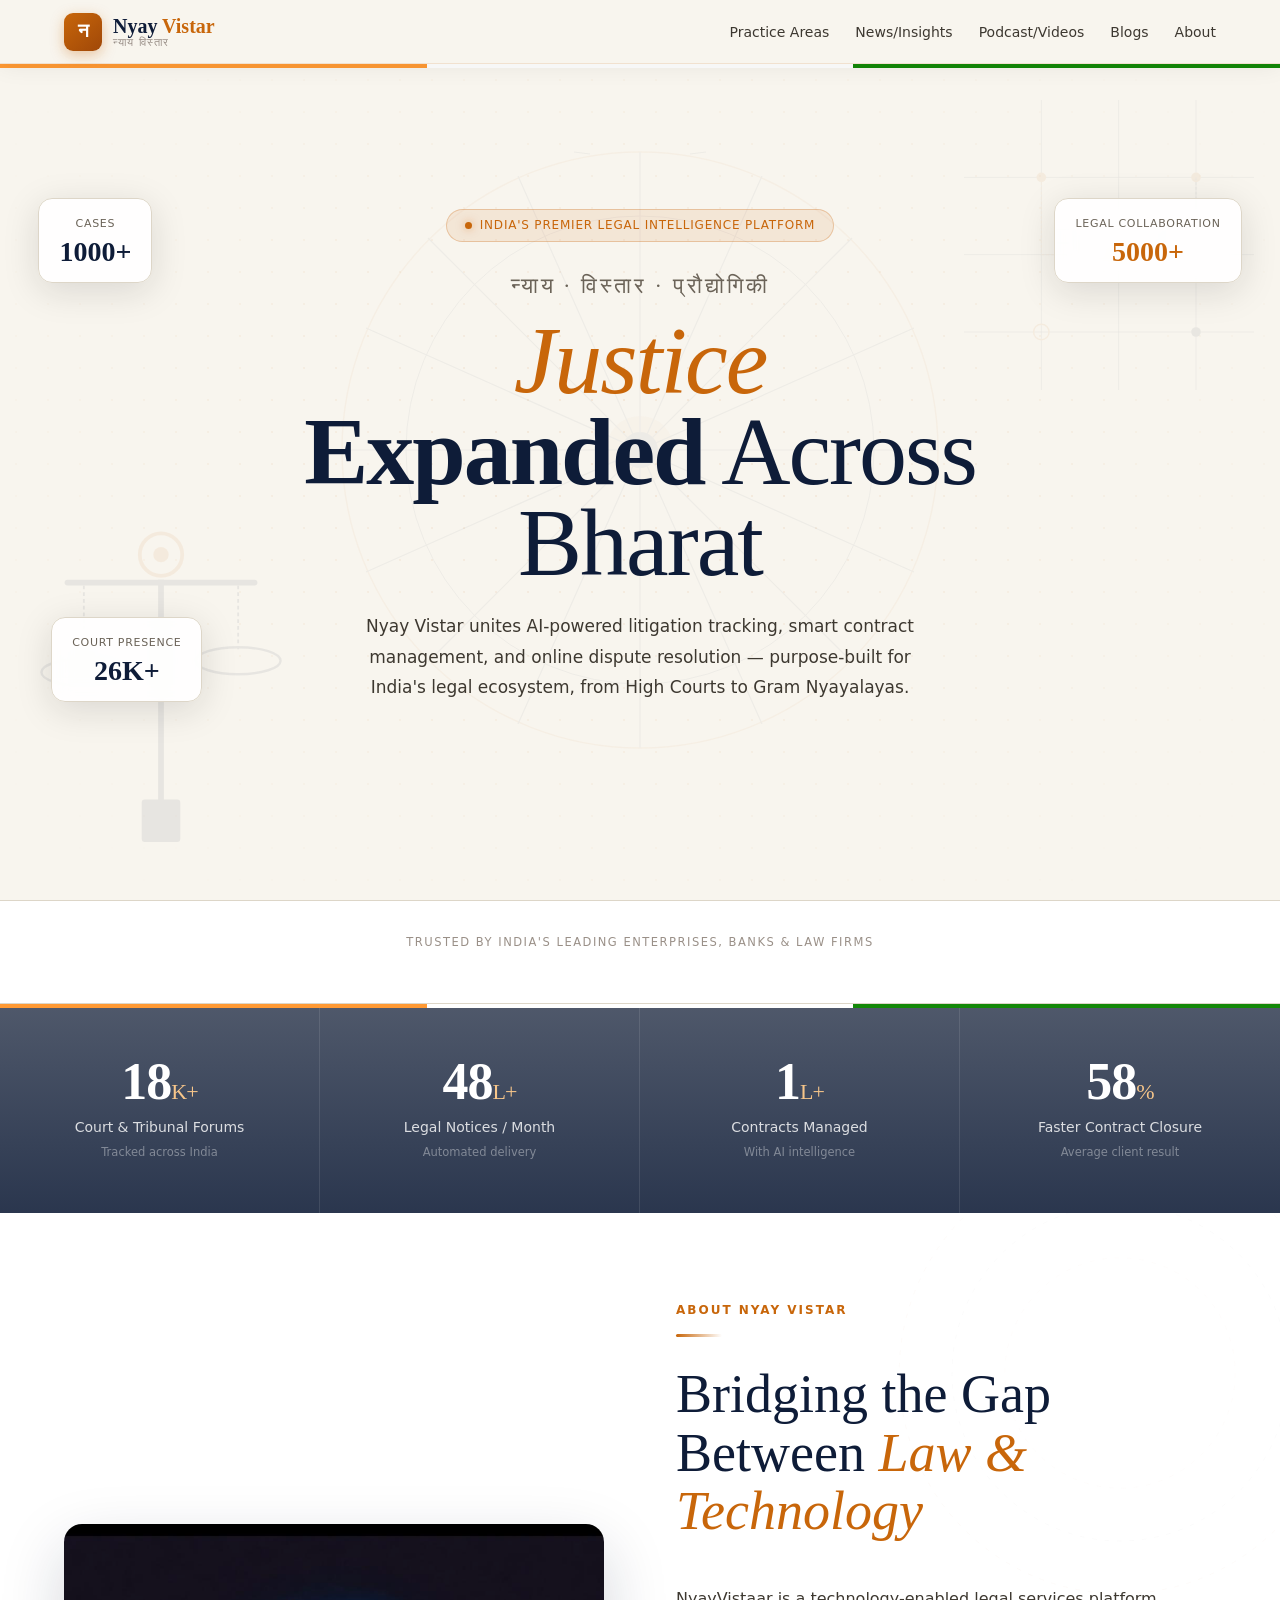
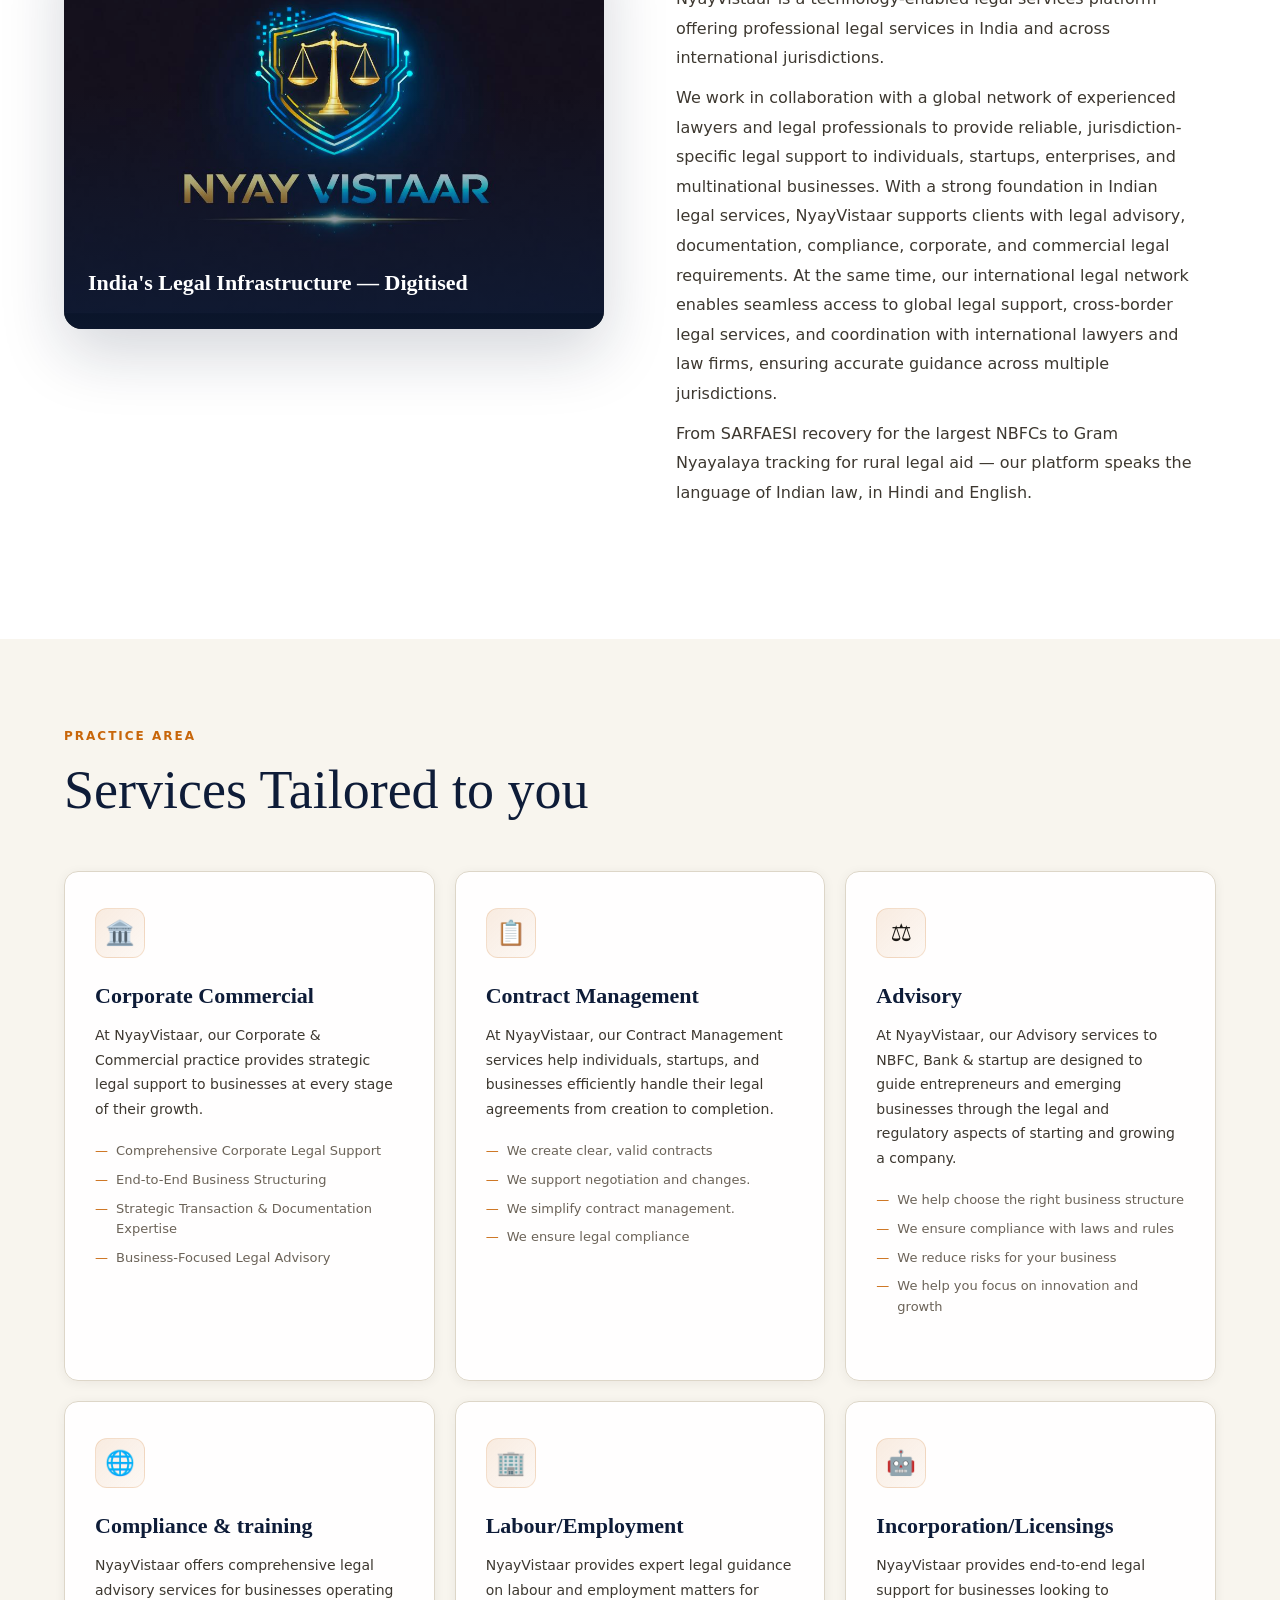
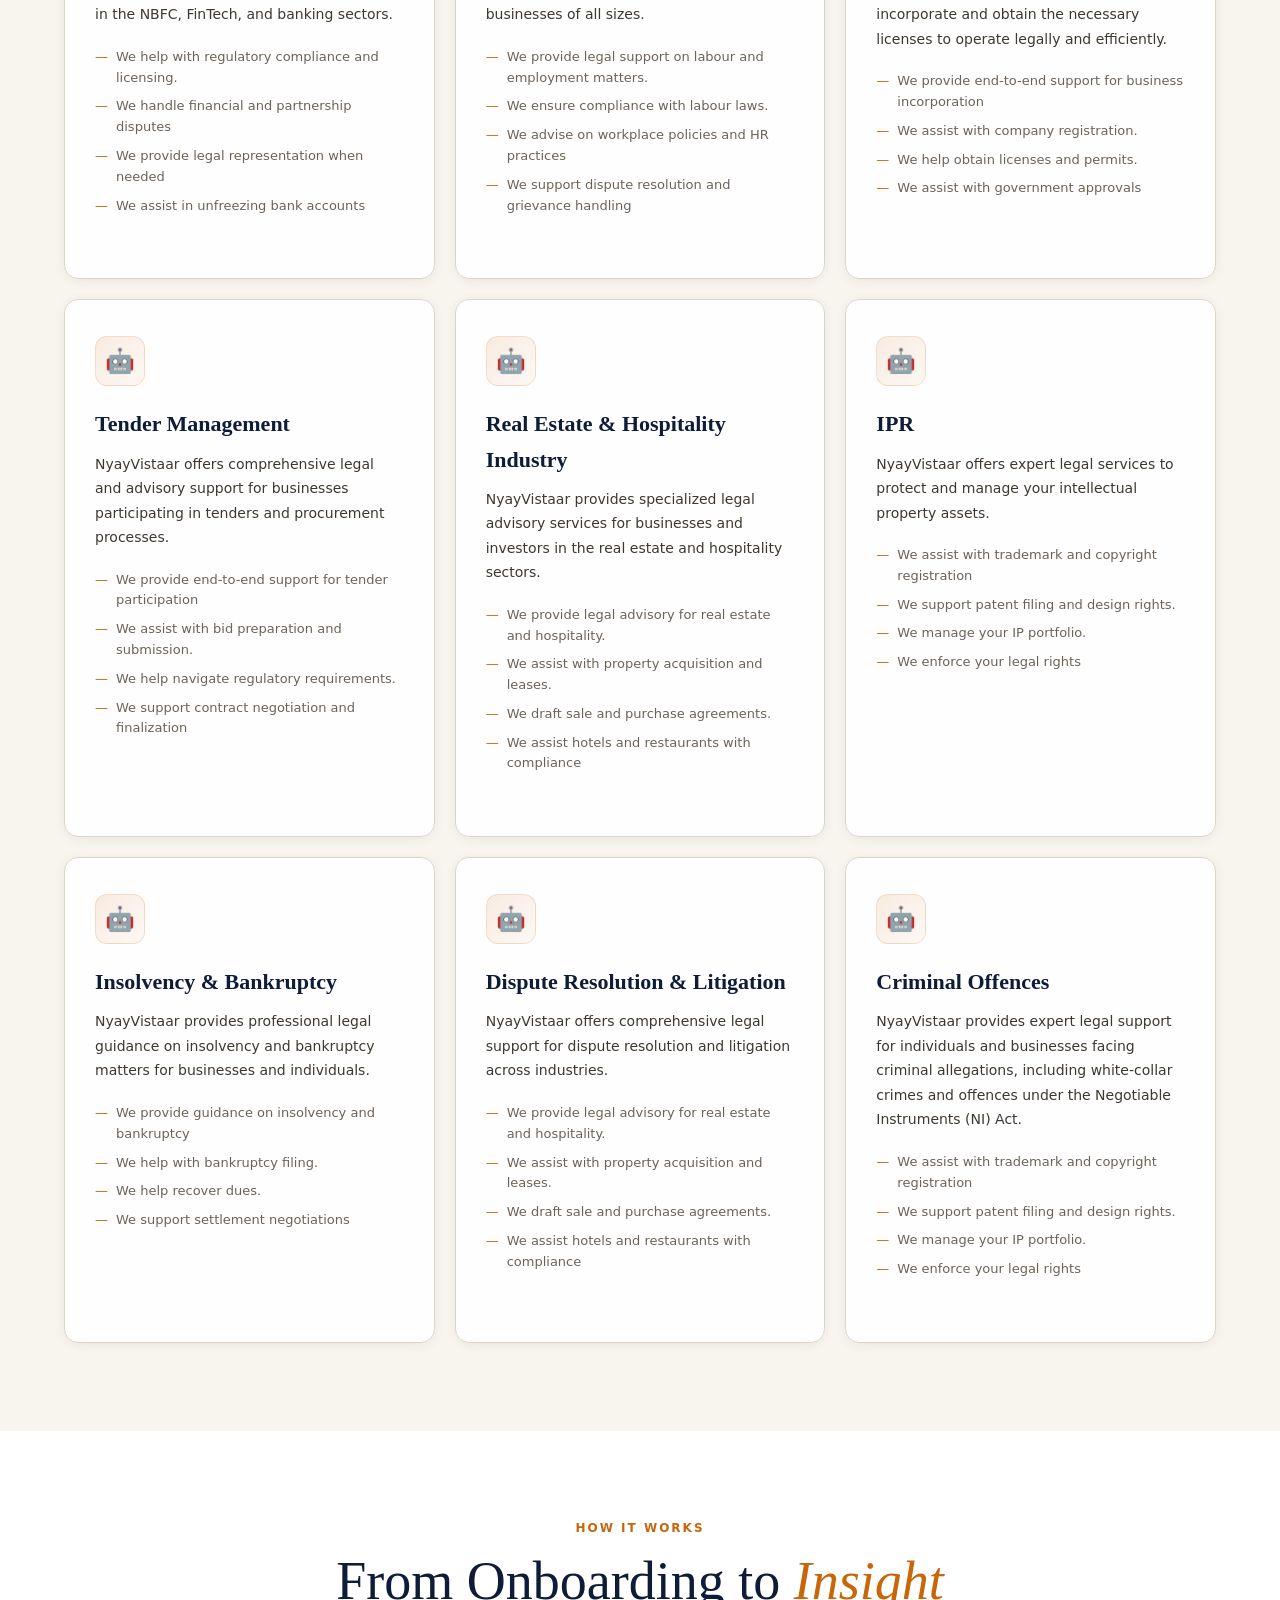
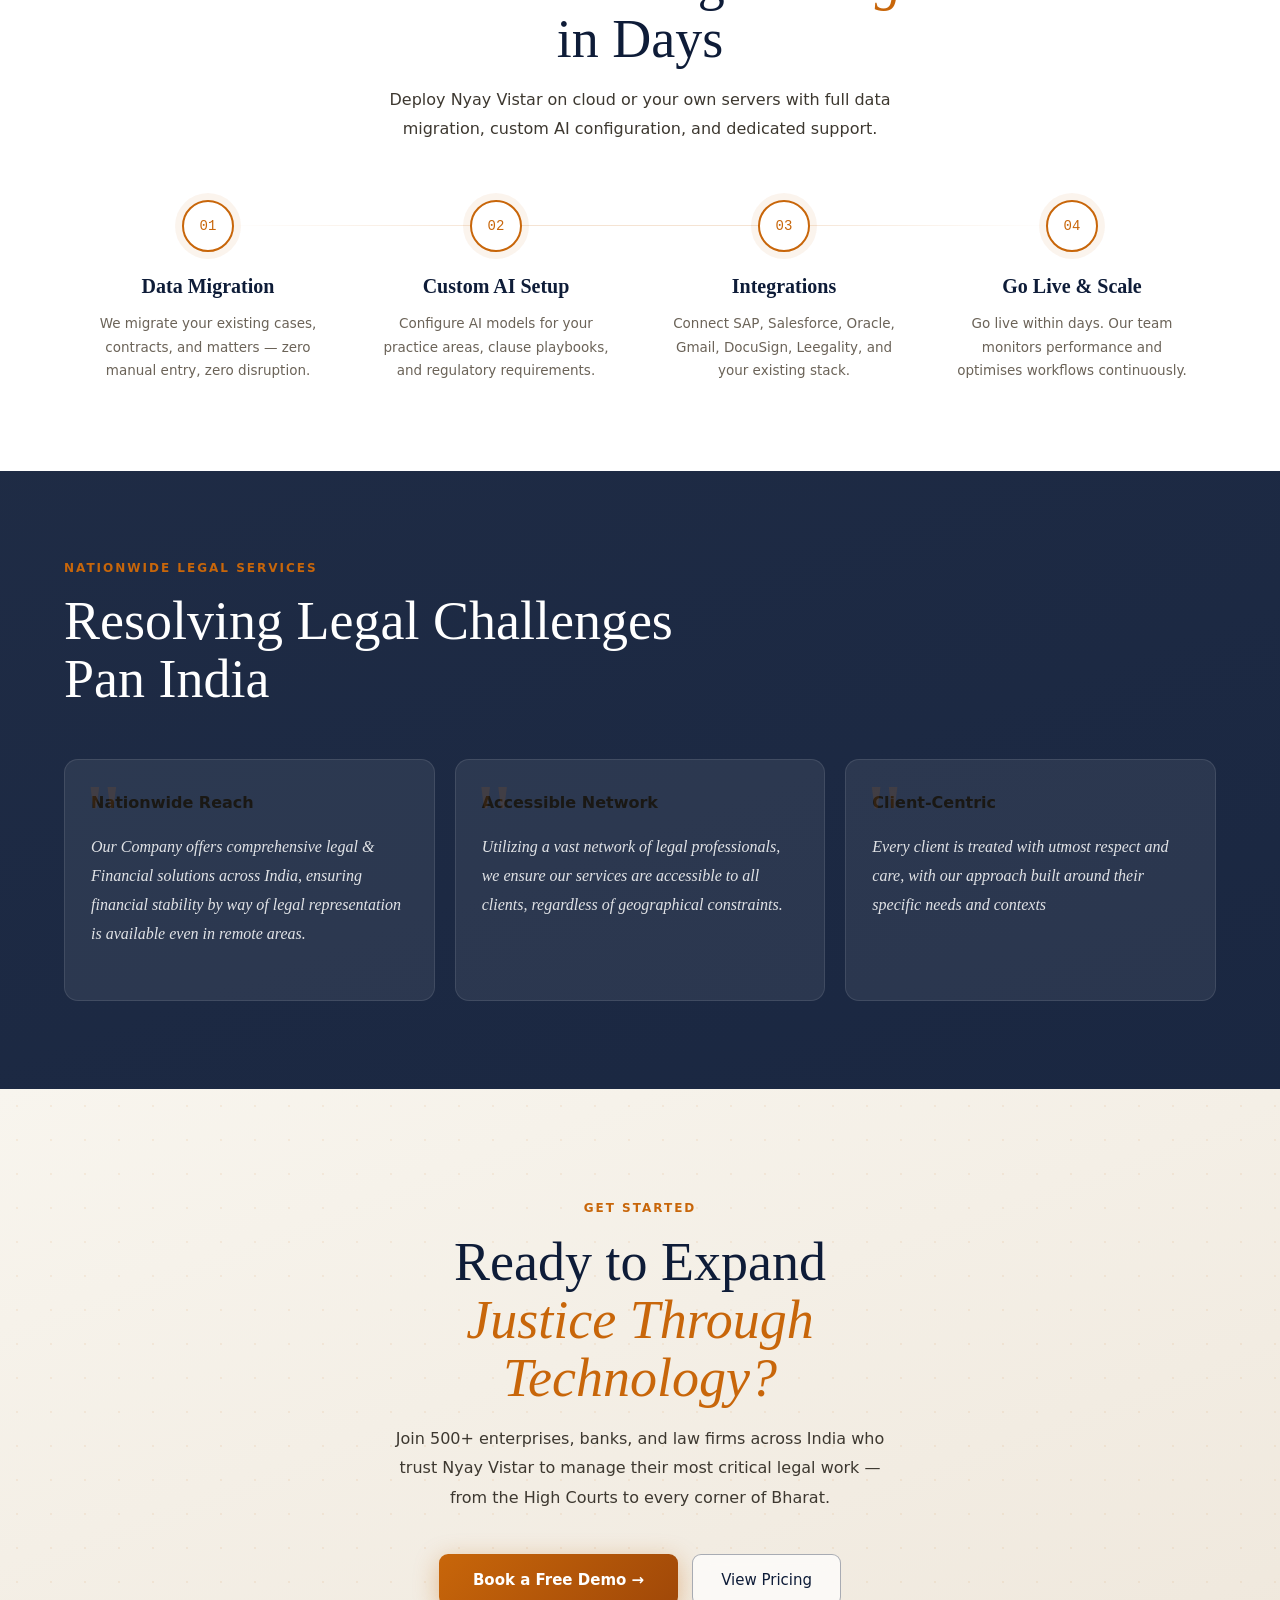
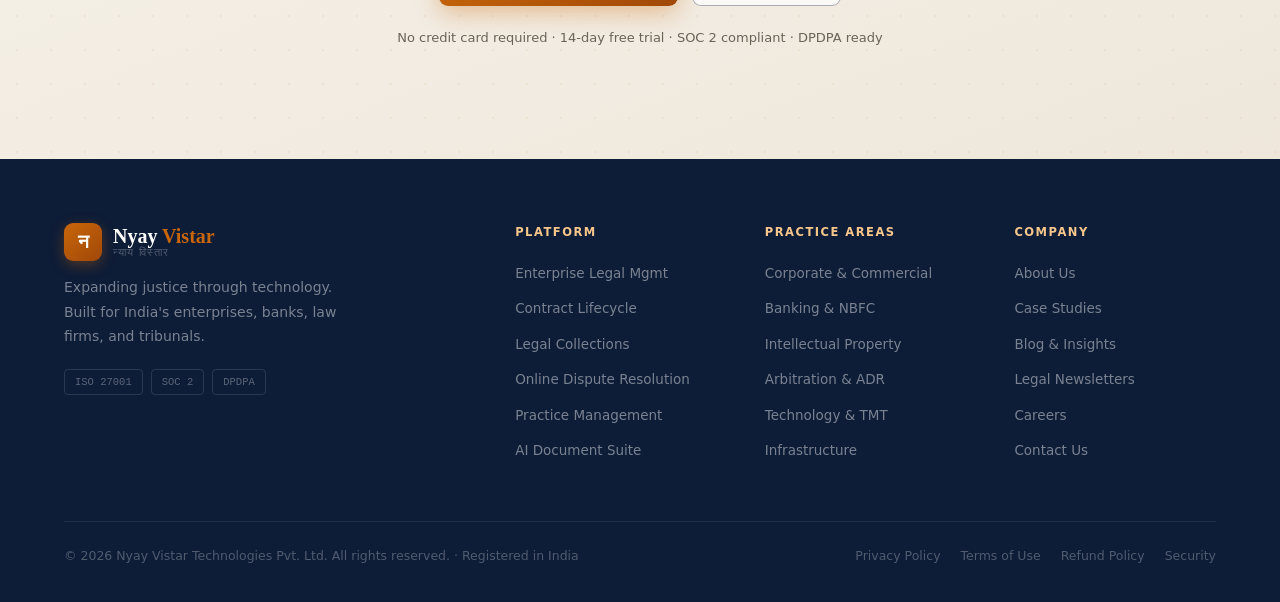
==== commit 7320f9c9: "Update index.html" ====
--- a/index.html
+++ b/index.html
@@ -127,16 +127,16 @@
 <section class="svc-sec">
   <div class="svc-photo"></div><div class="svc-wash"></div>
   <div class="svc-z">
-    <div class="eyebrow">Our Services</div>
-    <h2 class="sec-title">One Services. <em>Every</em> Legal Workflow.</h2>
+    <div class="eyebrow">Practice Area</div>
+    <h2 class="sec-title">Services Tailored to you</h2>
     <div class="svc-grid">
       <div class="svc-card"><div class="svc-icon">🏛️</div><div class="svc-title">Corporate Commercial</div><p class="svc-desc">At NyayVistaar, our Corporate & Commercial practice provides strategic legal support to businesses at every stage of their growth.</p><ul class="svc-feats"><li>Comprehensive Corporate Legal Support</li><li>End-to-End Business Structuring</li><li>Strategic Transaction & Documentation Expertise</li><li>Business-Focused Legal Advisory</li></ul></div>
       
       <div class="svc-card"><div class="svc-icon">📋</div><div class="svc-title">Contract Management</div><p class="svc-desc">At NyayVistaar, our Contract Management services help individuals, startups, and businesses efficiently handle their legal agreements from creation to completion.</p><ul class="svc-feats"><li>We create clear, valid contracts</li><li>We support negotiation and changes.</li><li>We simplify contract management.</li><li>We ensure legal compliance</li></ul></div>
       
-      <div class="svc-card"><div class="svc-icon">⚖️</div><div class="svc-title">Startup Advisory</div><p class="svc-desc">At NyayVistaar, our Startup Advisory services are designed to guide entrepreneurs and emerging businesses through the legal and regulatory aspects of starting and growing a company.</p><ul class="svc-feats"><li>We help choose the right business structure</li><li>We ensure compliance with laws and rules</li><li>We reduce risks for your business</li><li>We help you focus on innovation and growth</li></ul></div>
-
-      <div class="svc-card"><div class="svc-icon">🌐</div><div class="svc-title">NBFC/FINTECH Advisory/Banking</div><p class="svc-desc">NyayVistaar offers comprehensive legal advisory services for businesses operating in the NBFC, FinTech, and banking sectors.</p><ul class="svc-feats"><li>We help with regulatory compliance and licensing.</li><li>We handle financial and partnership disputes</li><li>We provide legal representation when needed</li><li>We assist in unfreezing bank accounts</li></ul></div>
+      <div class="svc-card"><div class="svc-icon">⚖️</div><div class="svc-title">Advisory</div><p class="svc-desc">At NyayVistaar, our Advisory services to NBFC, Bank & startup are designed to guide entrepreneurs and emerging businesses through the legal and regulatory aspects of starting and growing a company.</p><ul class="svc-feats"><li>We help choose the right business structure</li><li>We ensure compliance with laws and rules</li><li>We reduce risks for your business</li><li>We help you focus on innovation and growth</li></ul></div>
+
+      <div class="svc-card"><div class="svc-icon">🌐</div><div class="svc-title">Compliance & training</div><p class="svc-desc">NyayVistaar offers comprehensive legal advisory services for businesses operating in the NBFC, FinTech, and banking sectors.</p><ul class="svc-feats"><li>We help with regulatory compliance and licensing.</li><li>We handle financial and partnership disputes</li><li>We provide legal representation when needed</li><li>We assist in unfreezing bank accounts</li></ul></div>
 
       <div class="svc-card"><div class="svc-icon">🏢</div><div class="svc-title">Labour/Employment</div><p class="svc-desc">NyayVistaar provides expert legal guidance on labour and employment matters for businesses of all sizes.</p><ul class="svc-feats"><li>We provide legal support on labour and employment matters.</li><li>We ensure compliance with labour laws.</li><li>We advise on workplace policies and HR practices</li><li>We support dispute resolution and grievance handling</li></ul></div>
 
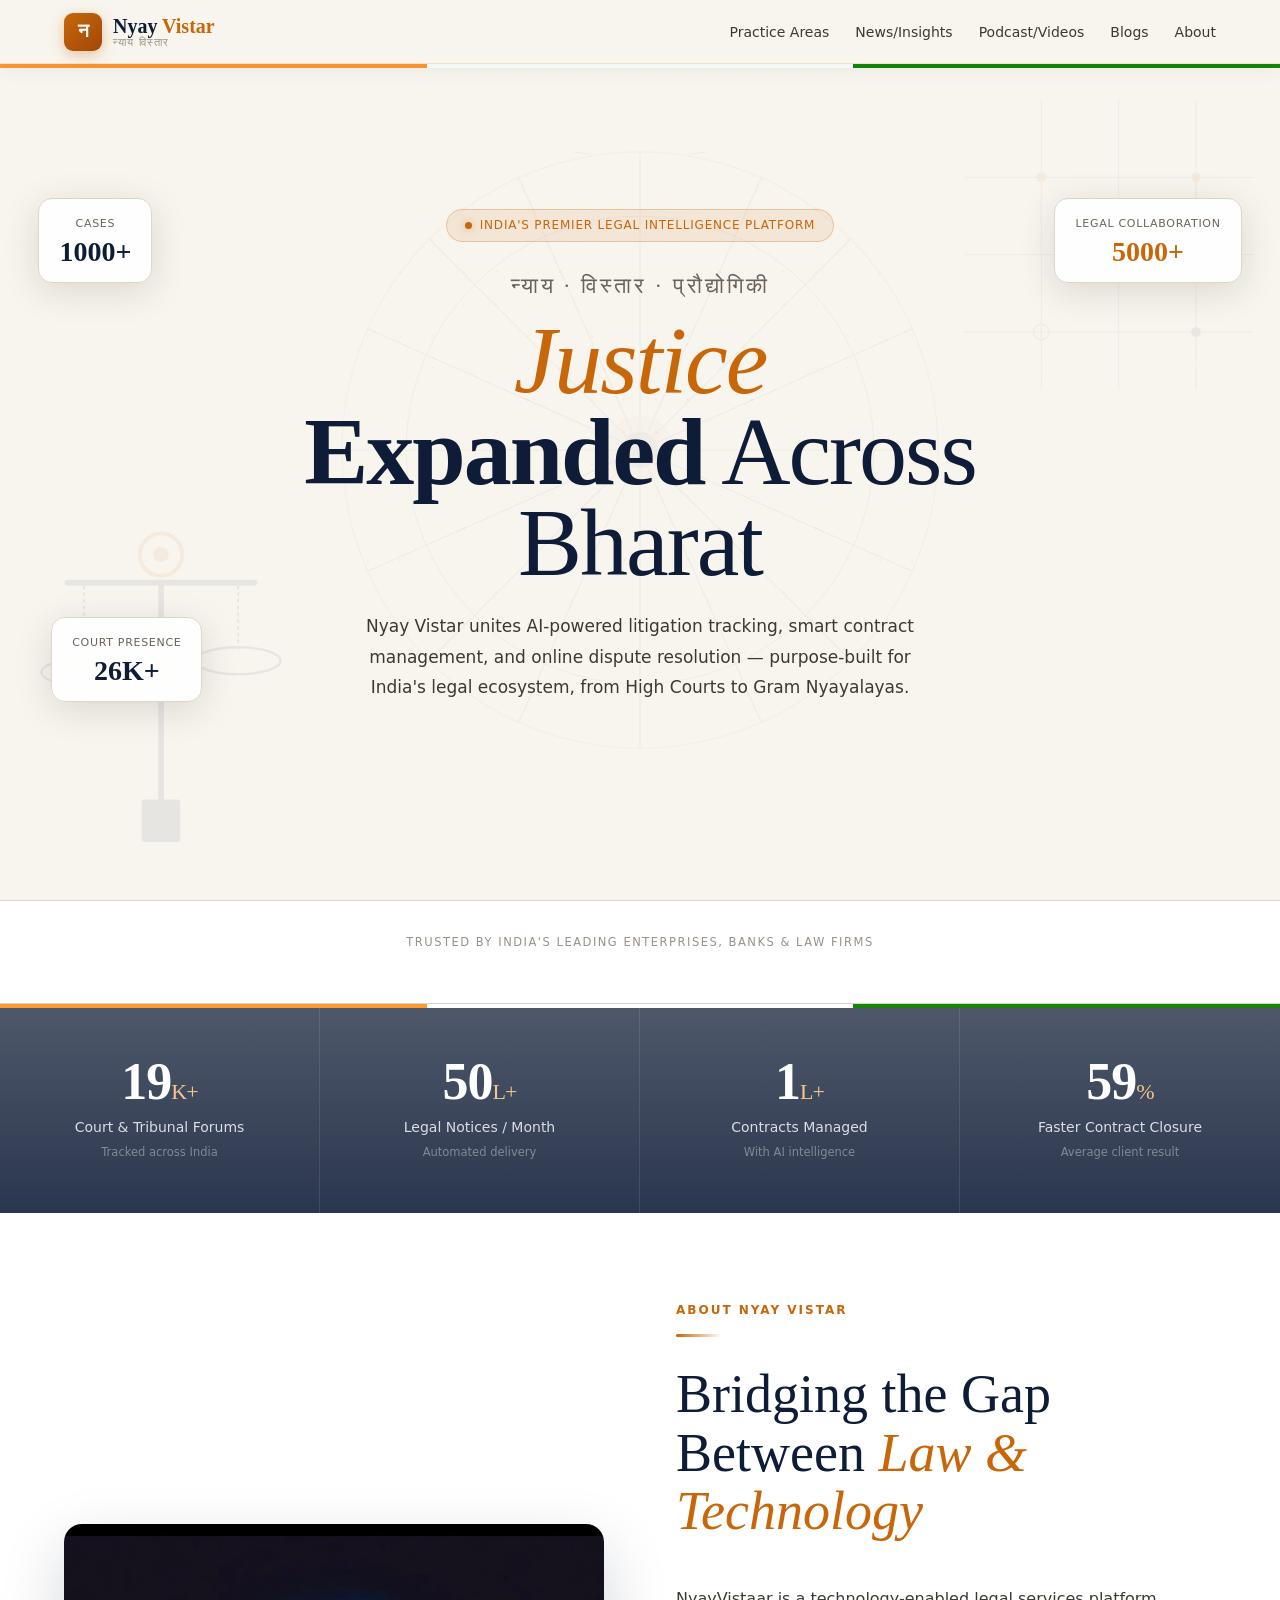
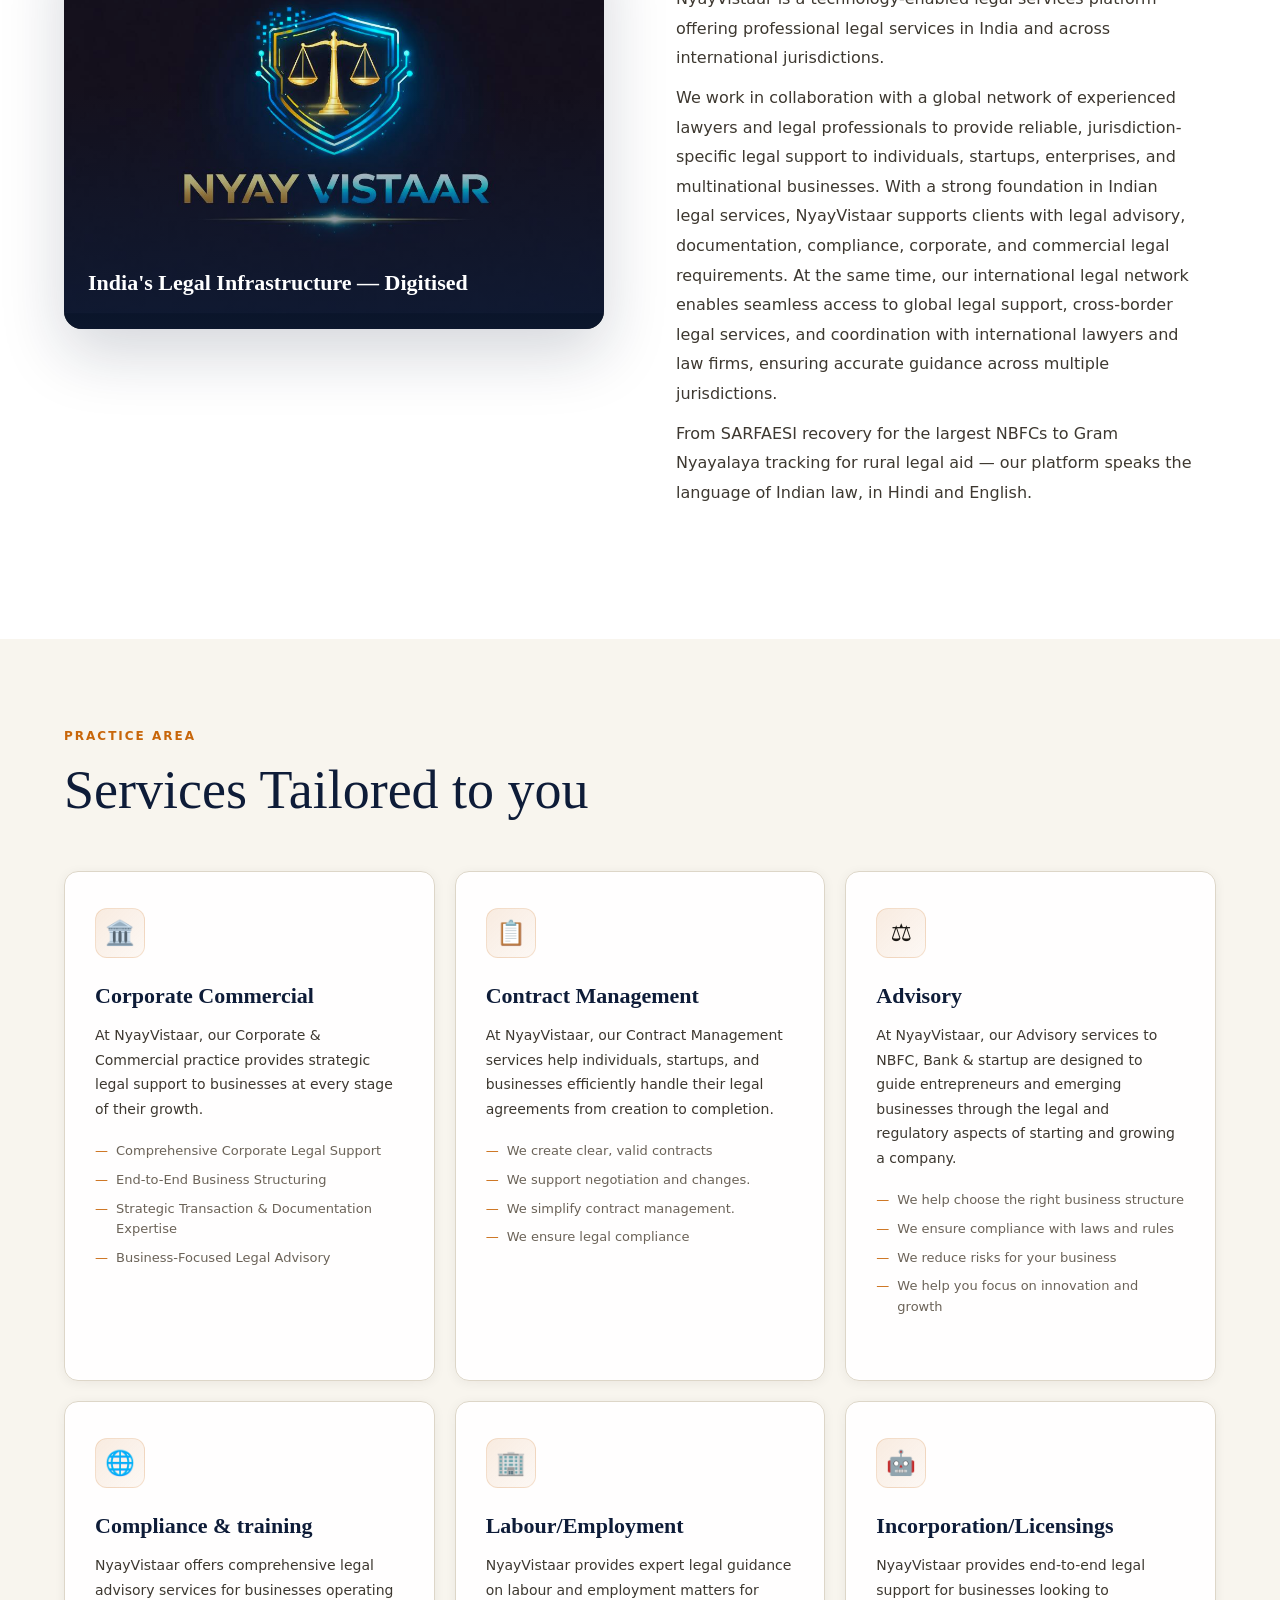
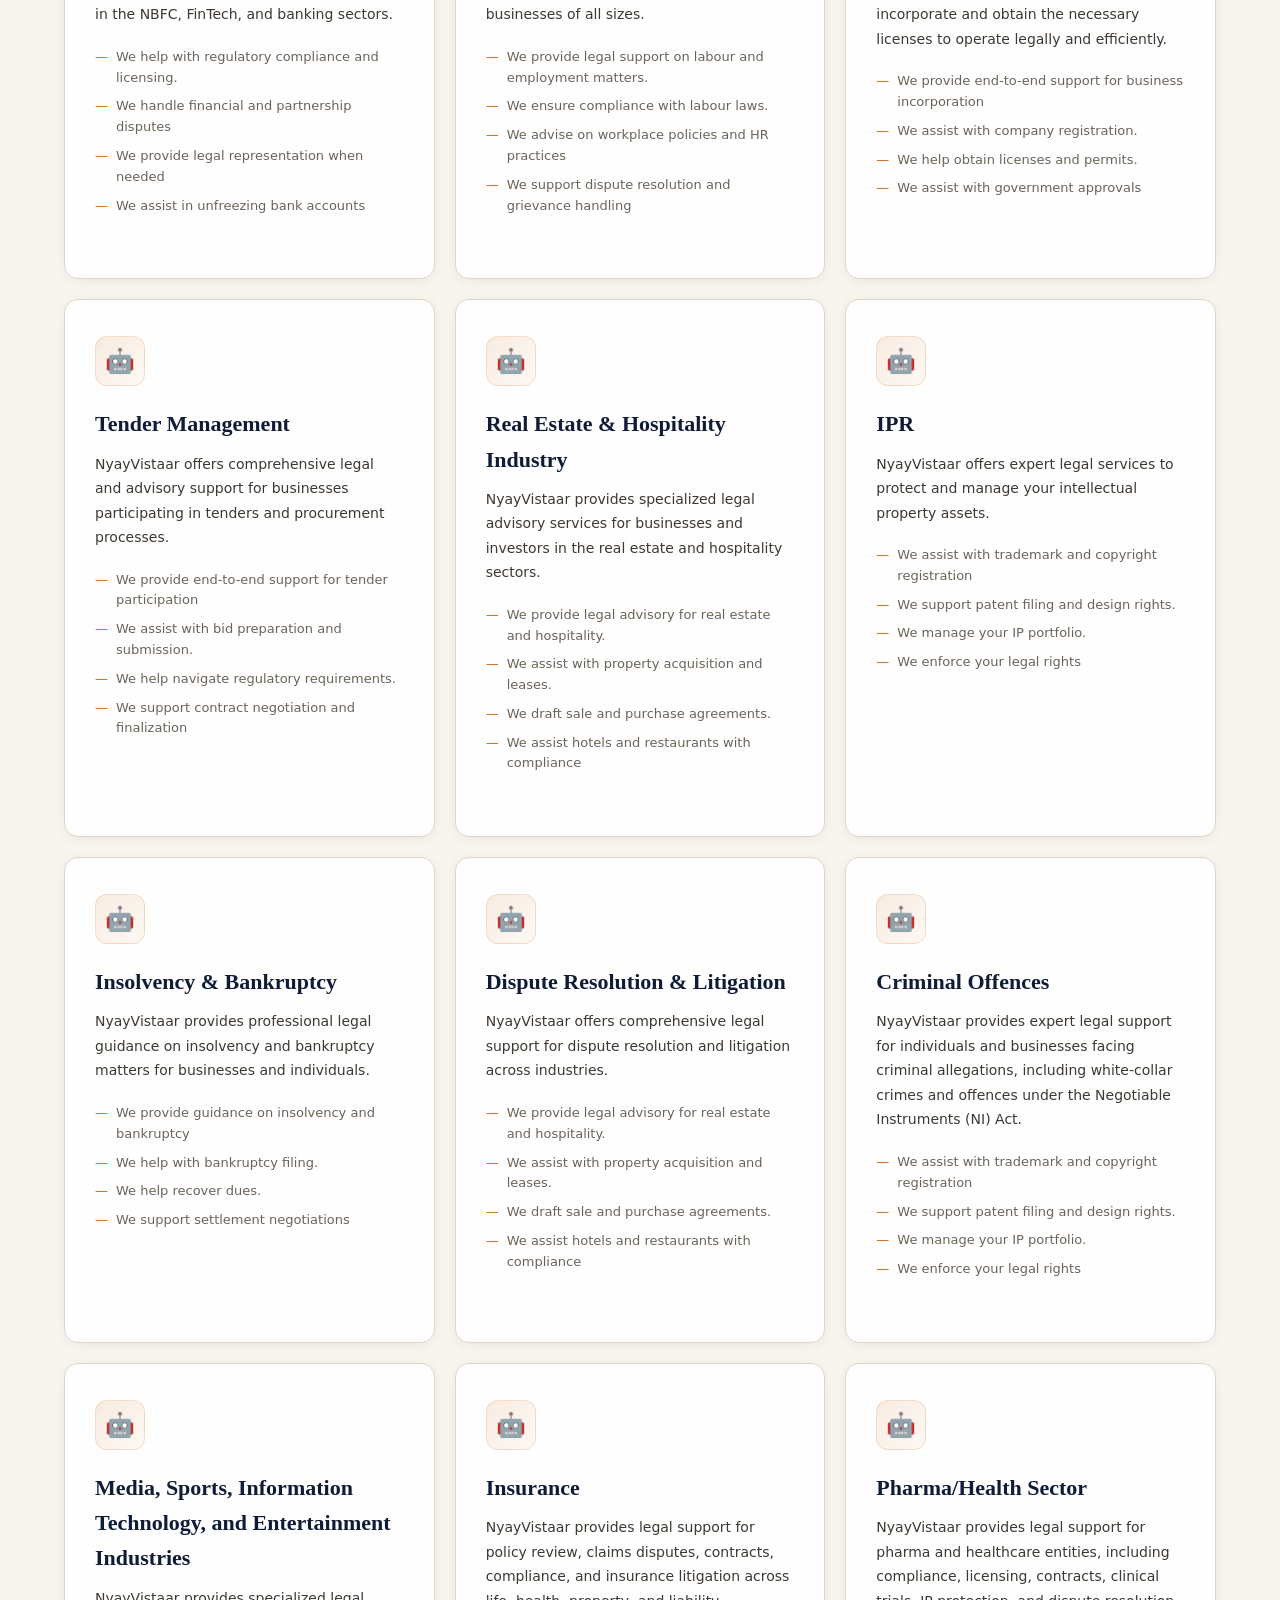
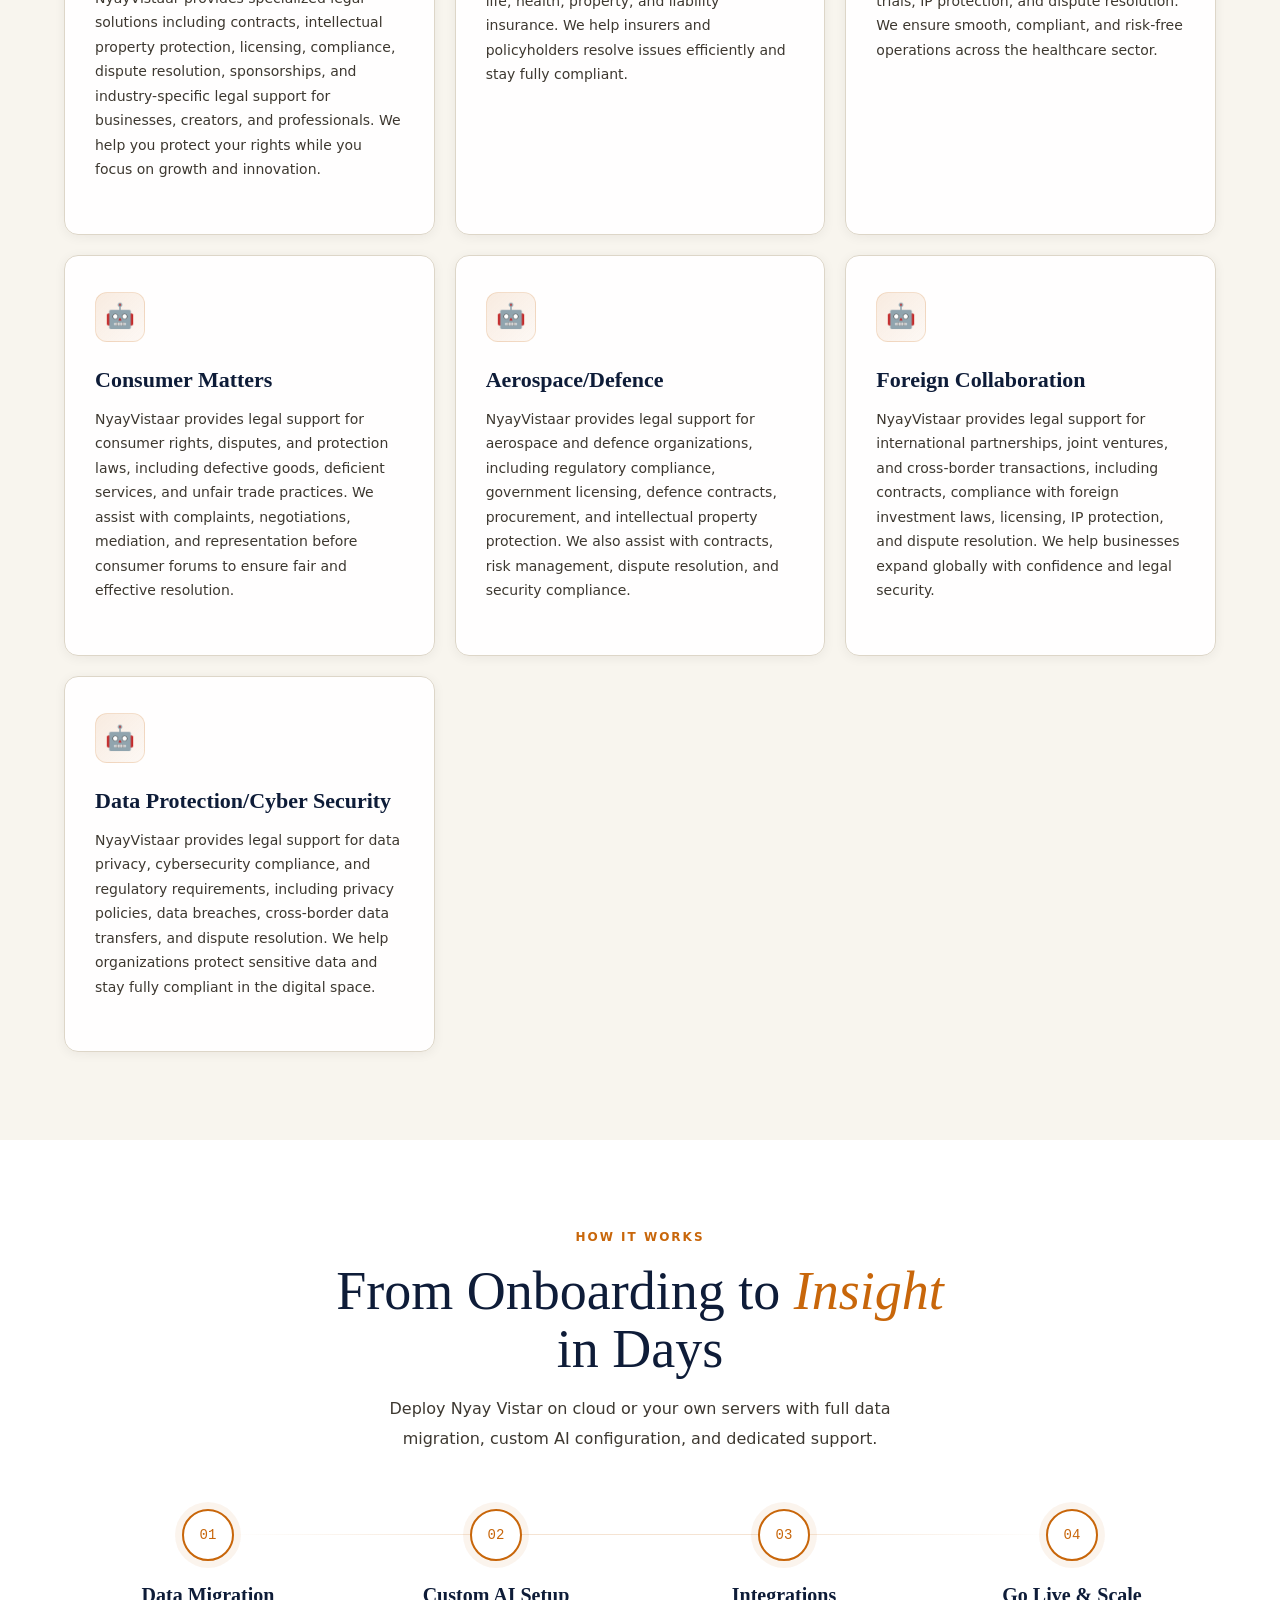
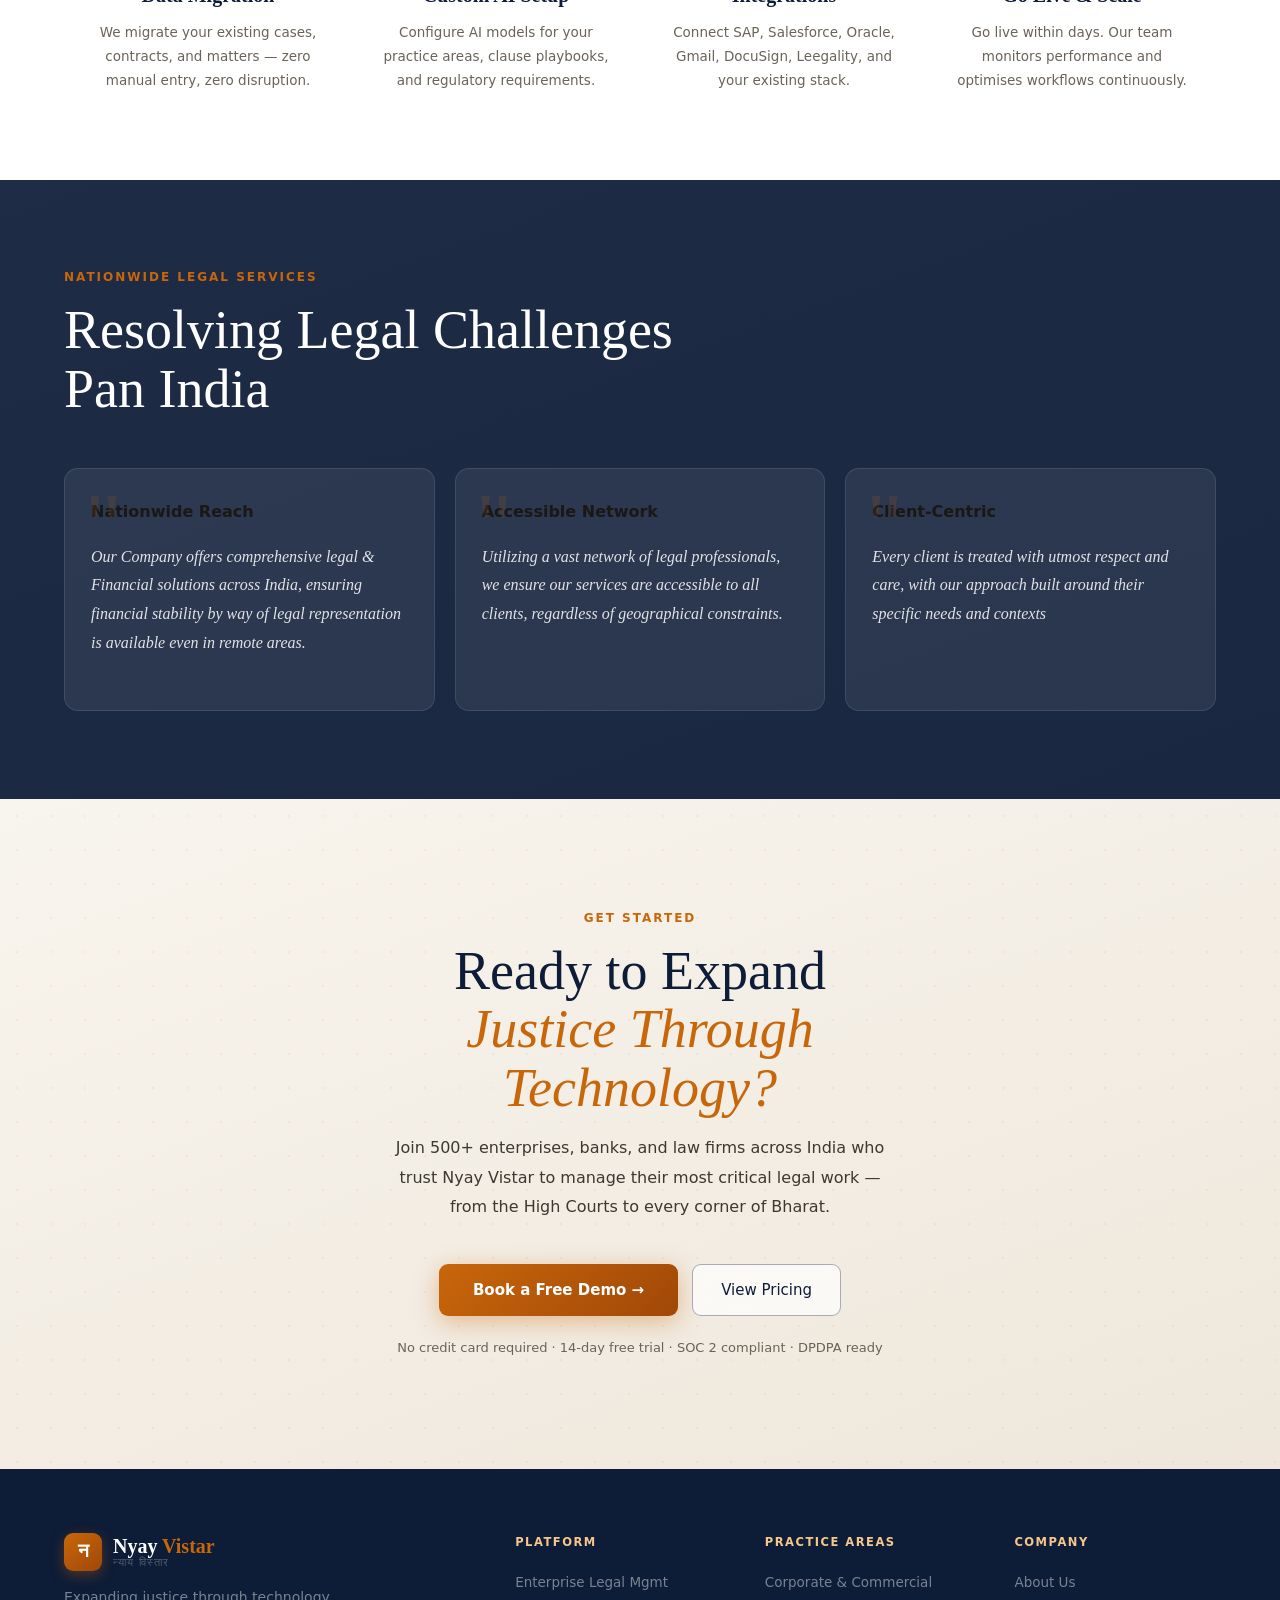
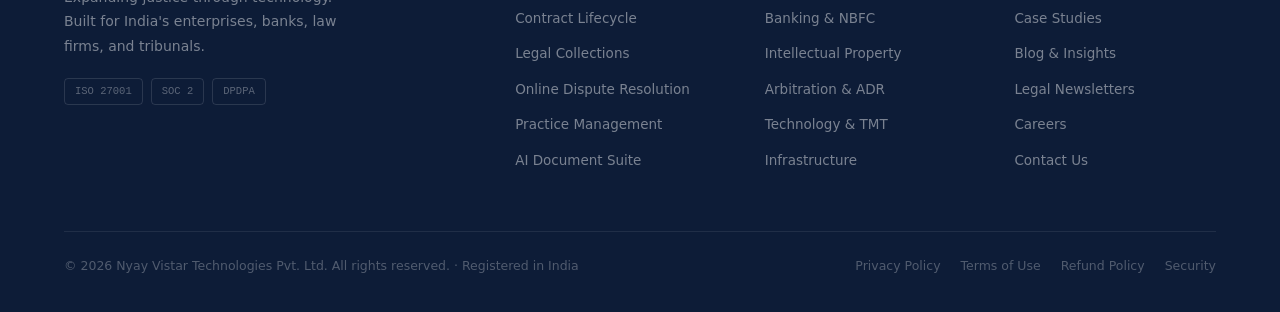
==== commit 9ddde3bf: "Add new legal service sections to index.html Added new legal service offerings for various sectors i" ====
--- a/index.html
+++ b/index.html
@@ -154,6 +154,20 @@
       <div class="svc-card"><div class="svc-icon">🤖</div><div class="svc-title">Dispute Resolution & Litigation</div><p class="svc-desc">NyayVistaar offers comprehensive legal support for dispute resolution and litigation across industries.</p><ul class="svc-feats"><li>We provide legal advisory for real estate and hospitality.</li><li>We assist with property acquisition and leases.</li><li>We draft sale and purchase agreements.</li><li>We assist hotels and restaurants with compliance</li></ul></div>
 
       <div class="svc-card"><div class="svc-icon">🤖</div><div class="svc-title">Criminal Offences </div><p class="svc-desc">NyayVistaar provides expert legal support for individuals and businesses facing criminal allegations, including white-collar crimes and offences under the Negotiable Instruments (NI) Act.</p><ul class="svc-feats"><li>We assist with trademark and copyright registration</li><li>We support patent filing and design rights.</li><li>We manage your IP portfolio.</li><li>We enforce your legal rights</li></ul></div>
+	  
+	  <div class="svc-card"><div class="svc-icon">🤖</div><div class="svc-title">Media, Sports, Information Technology, and Entertainment Industries </div><p class="svc-desc">NyayVistaar provides specialized legal solutions including contracts, intellectual property protection, licensing, compliance, dispute resolution, sponsorships, and industry-specific legal support for businesses, creators, and professionals. We help you protect your rights while you focus on growth and innovation.</div>
+	  
+	  <div class="svc-card"><div class="svc-icon">🤖</div><div class="svc-title">Insurance </div><p class="svc-desc">NyayVistaar provides legal support for policy review, claims disputes, contracts, compliance, and insurance litigation across life, health, property, and liability insurance. We help insurers and policyholders resolve issues efficiently and stay fully compliant.</div>
+	  
+	  <div class="svc-card"><div class="svc-icon">🤖</div><div class="svc-title"> Pharma/Health Sector </div><p class="svc-desc">NyayVistaar provides legal support for pharma and healthcare entities, including compliance, licensing, contracts, clinical trials, IP protection, and dispute resolution. We ensure smooth, compliant, and risk-free operations across the healthcare sector.</div>
+	  
+	  <div class="svc-card"><div class="svc-icon">🤖</div><div class="svc-title"> Consumer Matters </div><p class="svc-desc">NyayVistaar provides legal support for consumer rights, disputes, and protection laws, including defective goods, deficient services, and unfair trade practices. We assist with complaints, negotiations, mediation, and representation before consumer forums to ensure fair and effective resolution.</div>
+	  
+	  <div class="svc-card"><div class="svc-icon">🤖</div><div class="svc-title"> Aerospace/Defence </div><p class="svc-desc">NyayVistaar provides legal support for aerospace and defence organizations, including regulatory compliance, government licensing, defence contracts, procurement, and intellectual property protection. We also assist with contracts, risk management, dispute resolution, and security compliance.</div>
+	  
+	  <div class="svc-card"><div class="svc-icon">🤖</div><div class="svc-title"> Foreign Collaboration </div><p class="svc-desc">NyayVistaar provides legal support for international partnerships, joint ventures, and cross-border transactions, including contracts, compliance with foreign investment laws, licensing, IP protection, and dispute resolution. We help businesses expand globally with confidence and legal security.</div>
+	  
+	  <div class="svc-card"><div class="svc-icon">🤖</div><div class="svc-title"> Data Protection/Cyber Security </div><p class="svc-desc">NyayVistaar provides legal support for data privacy, cybersecurity compliance, and regulatory requirements, including privacy policies, data breaches, cross-border data transfers, and dispute resolution. We help organizations protect sensitive data and stay fully compliant in the digital space.</div>
 
     </div>
   </div>
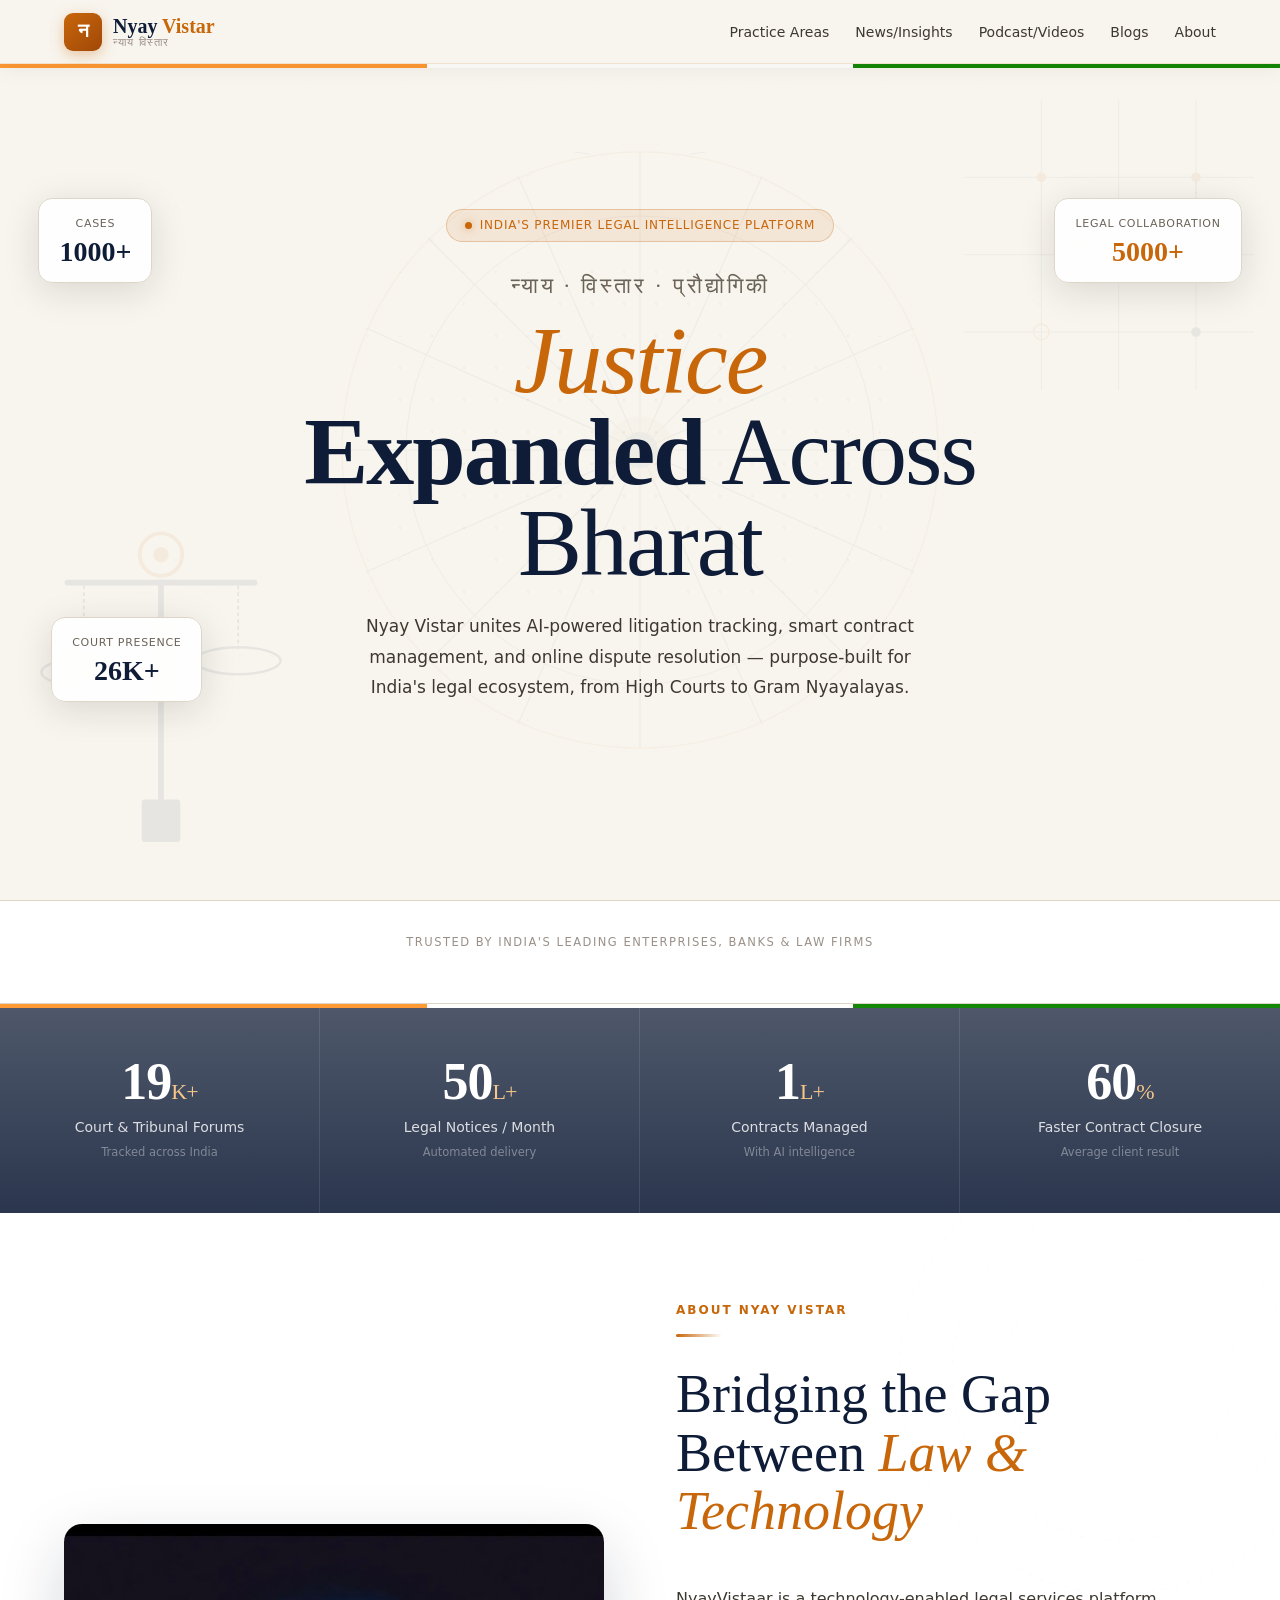
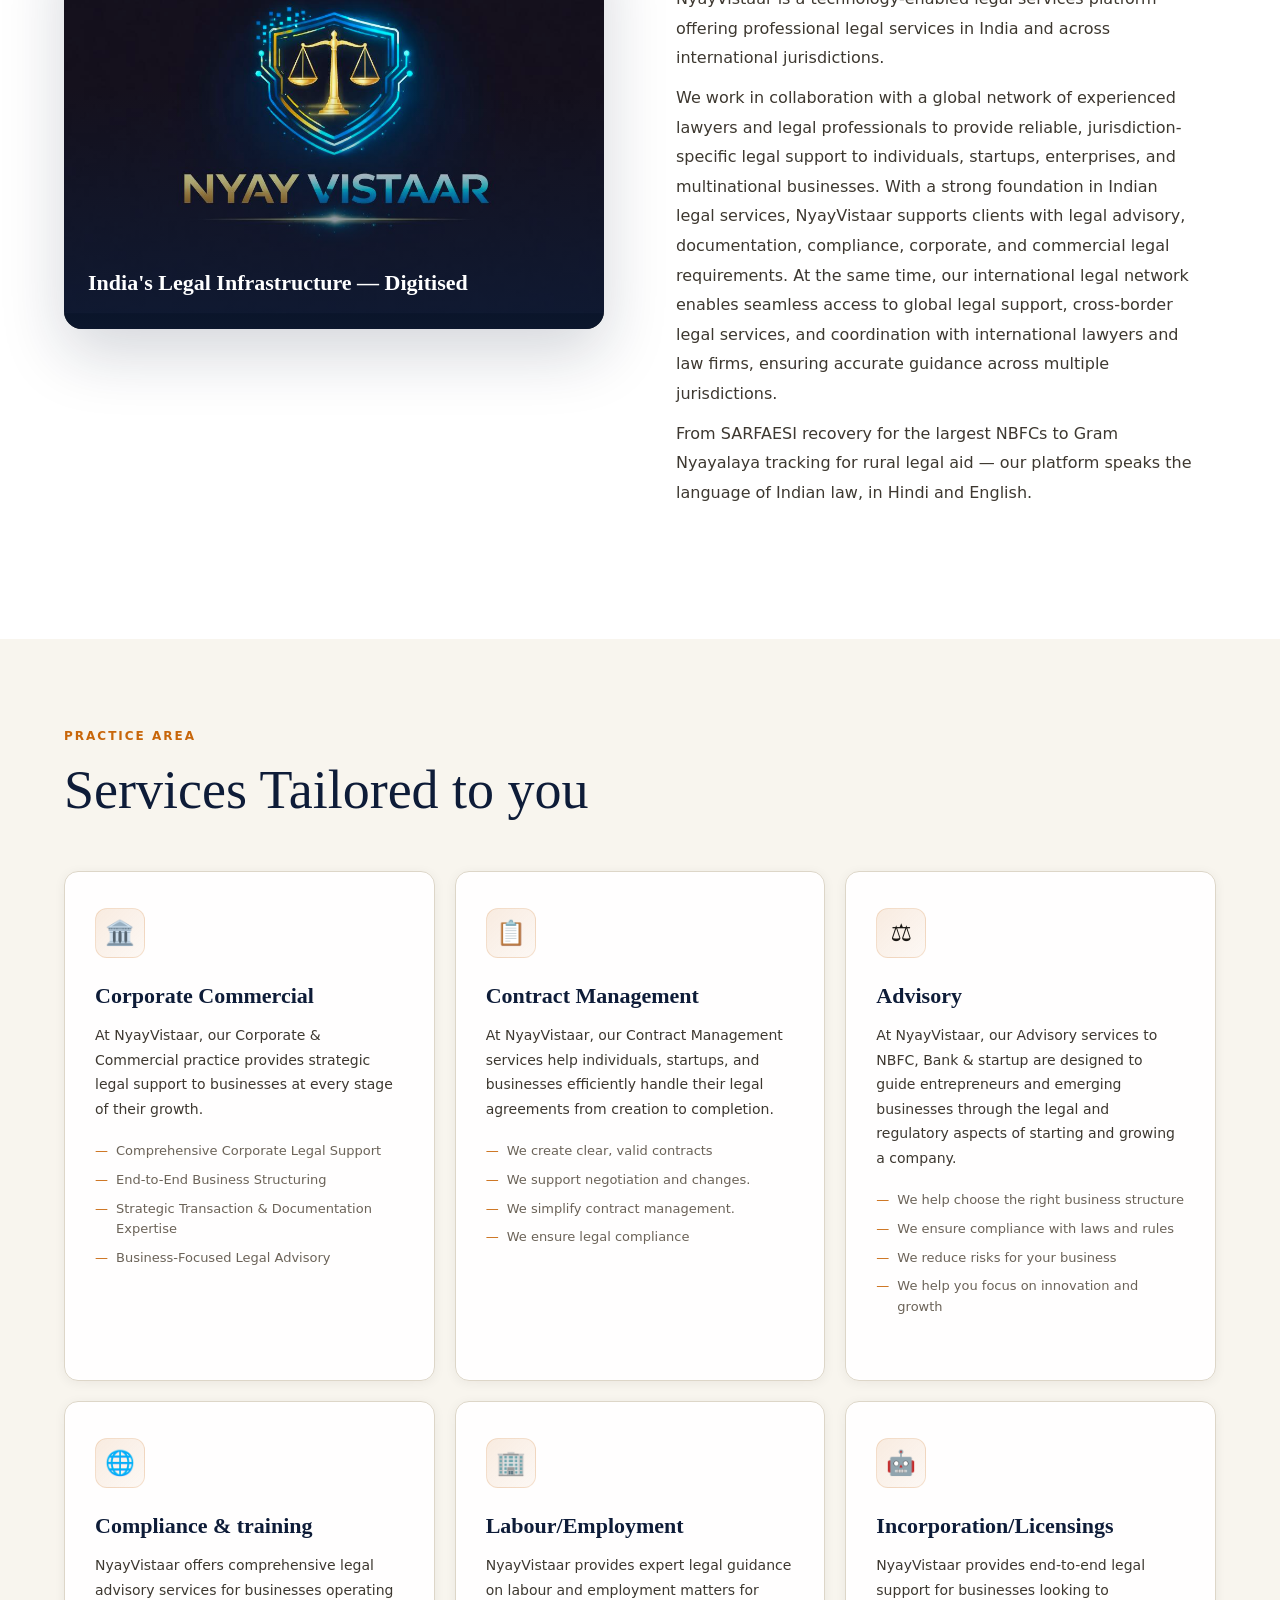
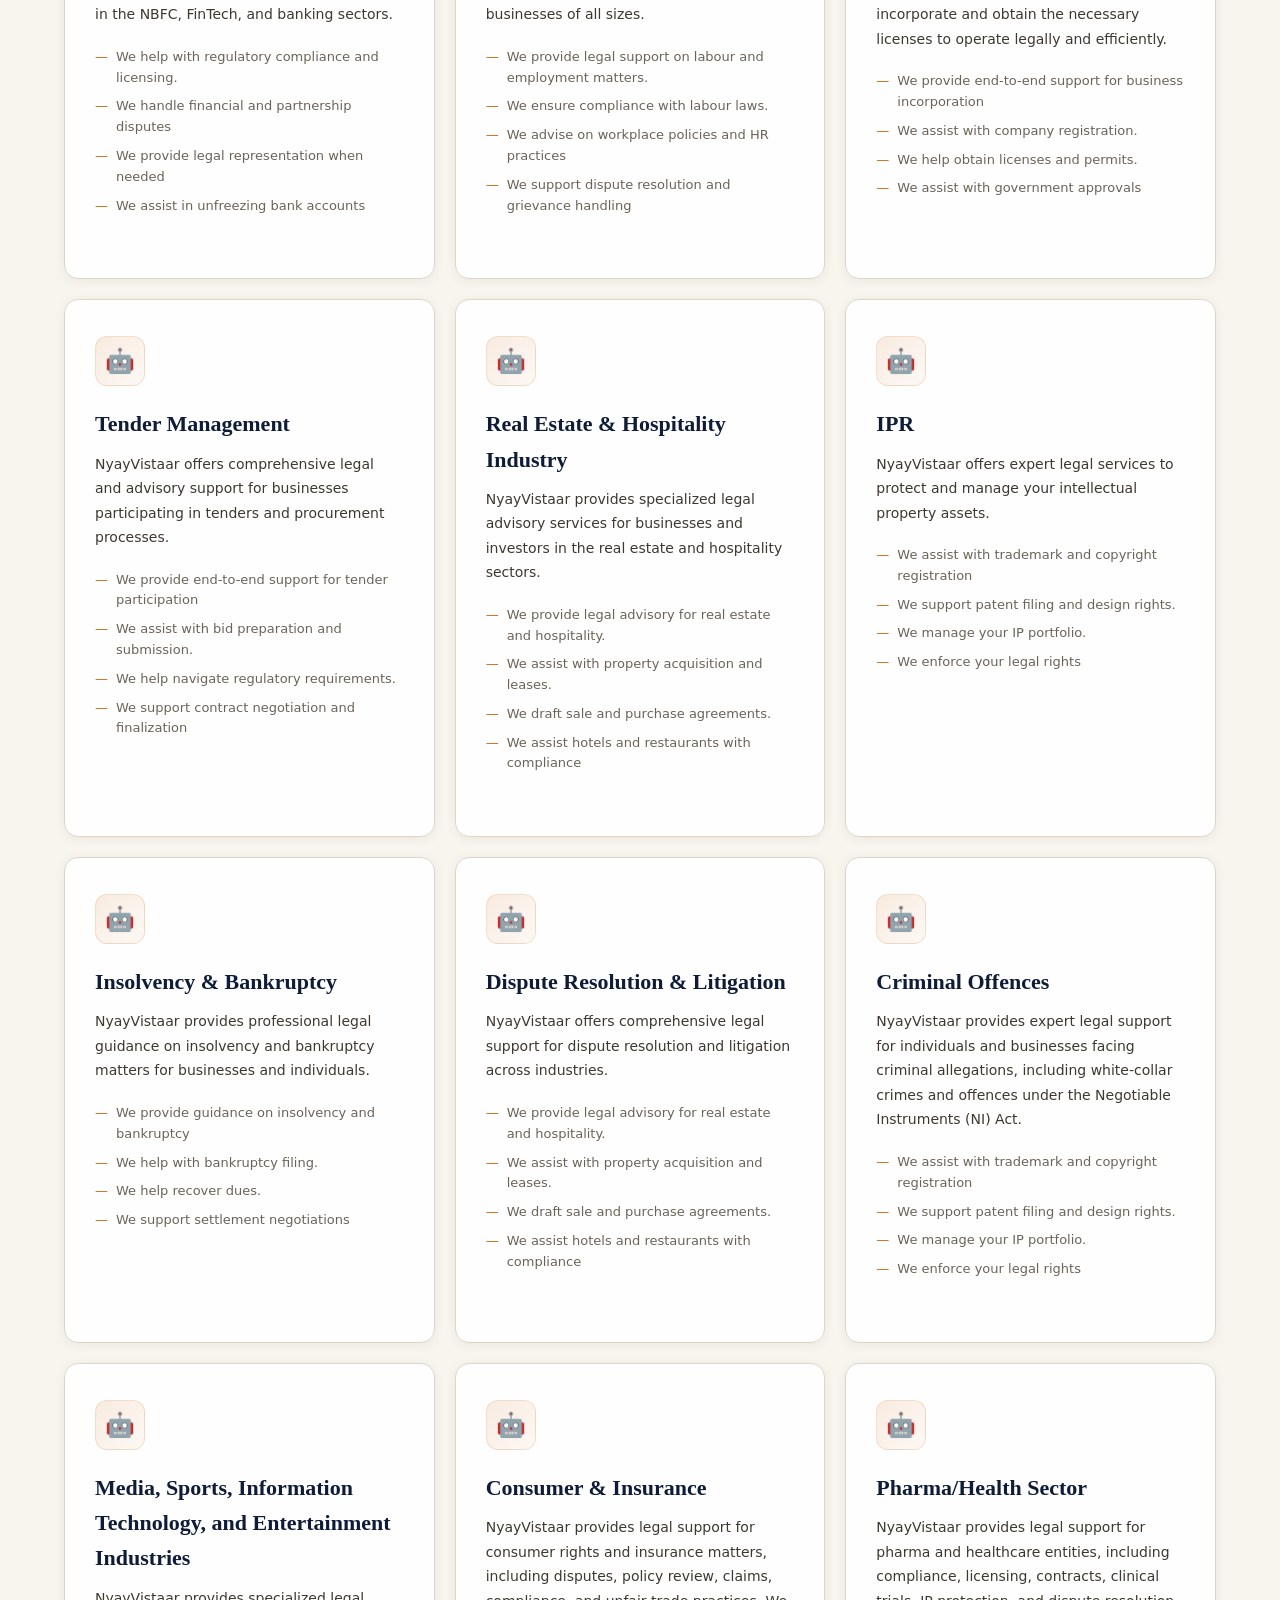
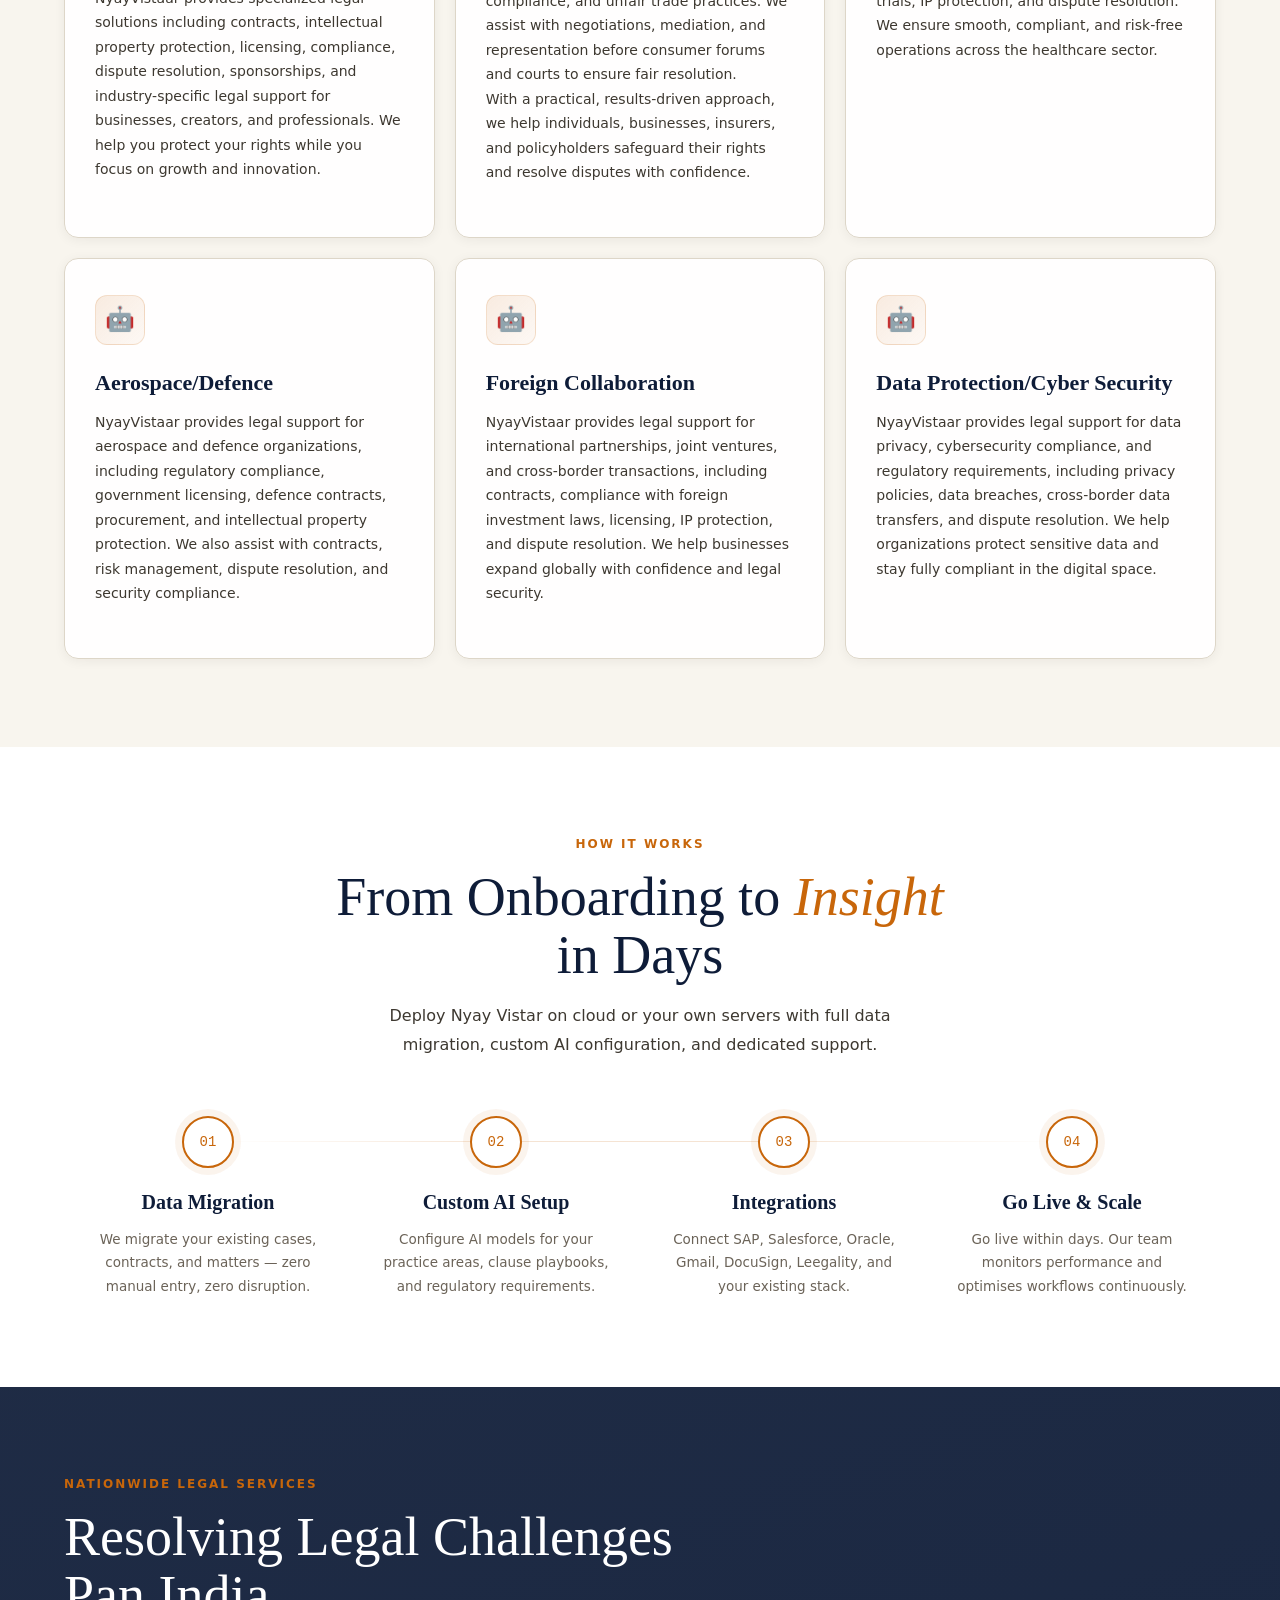
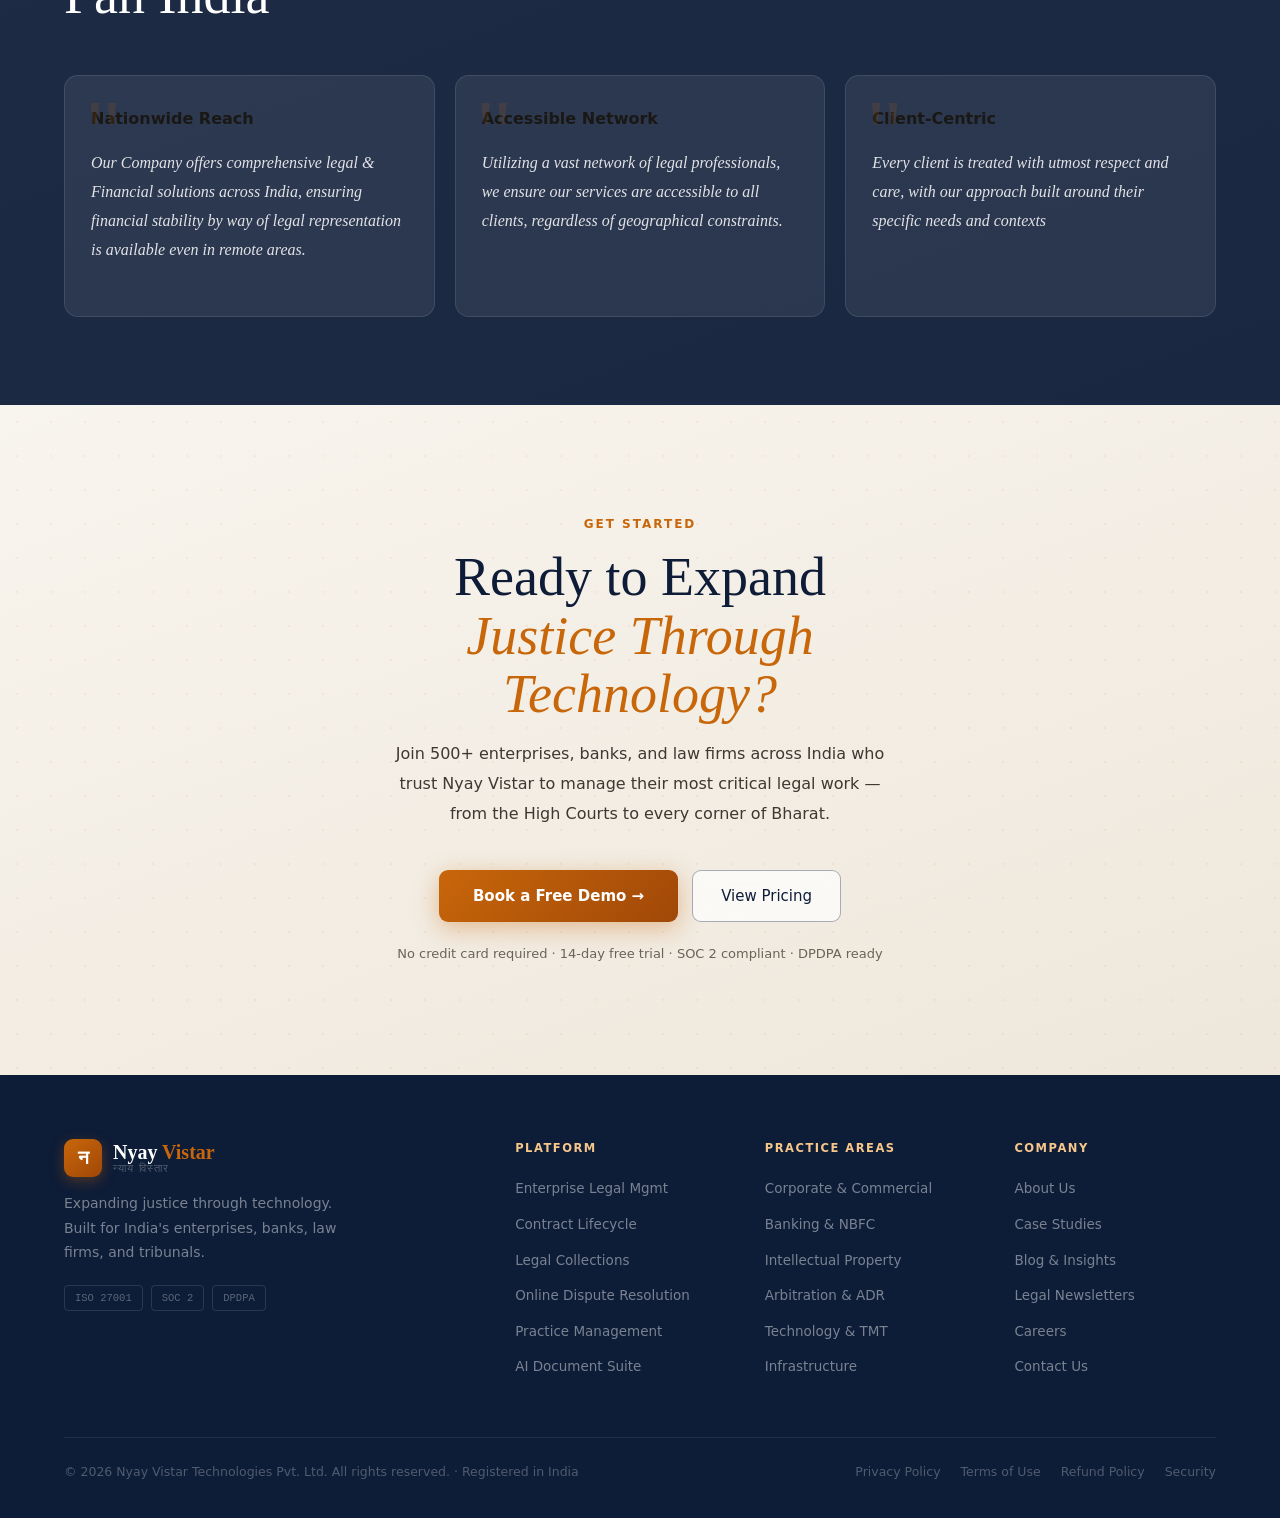
==== commit 1ad4c202: "Update index.html" ====
--- a/index.html
+++ b/index.html
@@ -157,11 +157,10 @@
 	  
 	  <div class="svc-card"><div class="svc-icon">🤖</div><div class="svc-title">Media, Sports, Information Technology, and Entertainment Industries </div><p class="svc-desc">NyayVistaar provides specialized legal solutions including contracts, intellectual property protection, licensing, compliance, dispute resolution, sponsorships, and industry-specific legal support for businesses, creators, and professionals. We help you protect your rights while you focus on growth and innovation.</div>
 	  
-	  <div class="svc-card"><div class="svc-icon">🤖</div><div class="svc-title">Insurance </div><p class="svc-desc">NyayVistaar provides legal support for policy review, claims disputes, contracts, compliance, and insurance litigation across life, health, property, and liability insurance. We help insurers and policyholders resolve issues efficiently and stay fully compliant.</div>
+	  <div class="svc-card"><div class="svc-icon">🤖</div><div class="svc-title">Consumer & Insurance </div><p class="svc-desc">NyayVistaar provides legal support for consumer rights and insurance matters, including disputes, policy review, claims, compliance, and unfair trade practices. We assist with negotiations, mediation, and representation before consumer forums and courts to ensure fair resolution.<br/>
+With a practical, results-driven approach, we help individuals, businesses, insurers, and policyholders safeguard their rights and resolve disputes with confidence.</div>
 	  
 	  <div class="svc-card"><div class="svc-icon">🤖</div><div class="svc-title"> Pharma/Health Sector </div><p class="svc-desc">NyayVistaar provides legal support for pharma and healthcare entities, including compliance, licensing, contracts, clinical trials, IP protection, and dispute resolution. We ensure smooth, compliant, and risk-free operations across the healthcare sector.</div>
-	  
-	  <div class="svc-card"><div class="svc-icon">🤖</div><div class="svc-title"> Consumer Matters </div><p class="svc-desc">NyayVistaar provides legal support for consumer rights, disputes, and protection laws, including defective goods, deficient services, and unfair trade practices. We assist with complaints, negotiations, mediation, and representation before consumer forums to ensure fair and effective resolution.</div>
 	  
 	  <div class="svc-card"><div class="svc-icon">🤖</div><div class="svc-title"> Aerospace/Defence </div><p class="svc-desc">NyayVistaar provides legal support for aerospace and defence organizations, including regulatory compliance, government licensing, defence contracts, procurement, and intellectual property protection. We also assist with contracts, risk management, dispute resolution, and security compliance.</div>
 	  
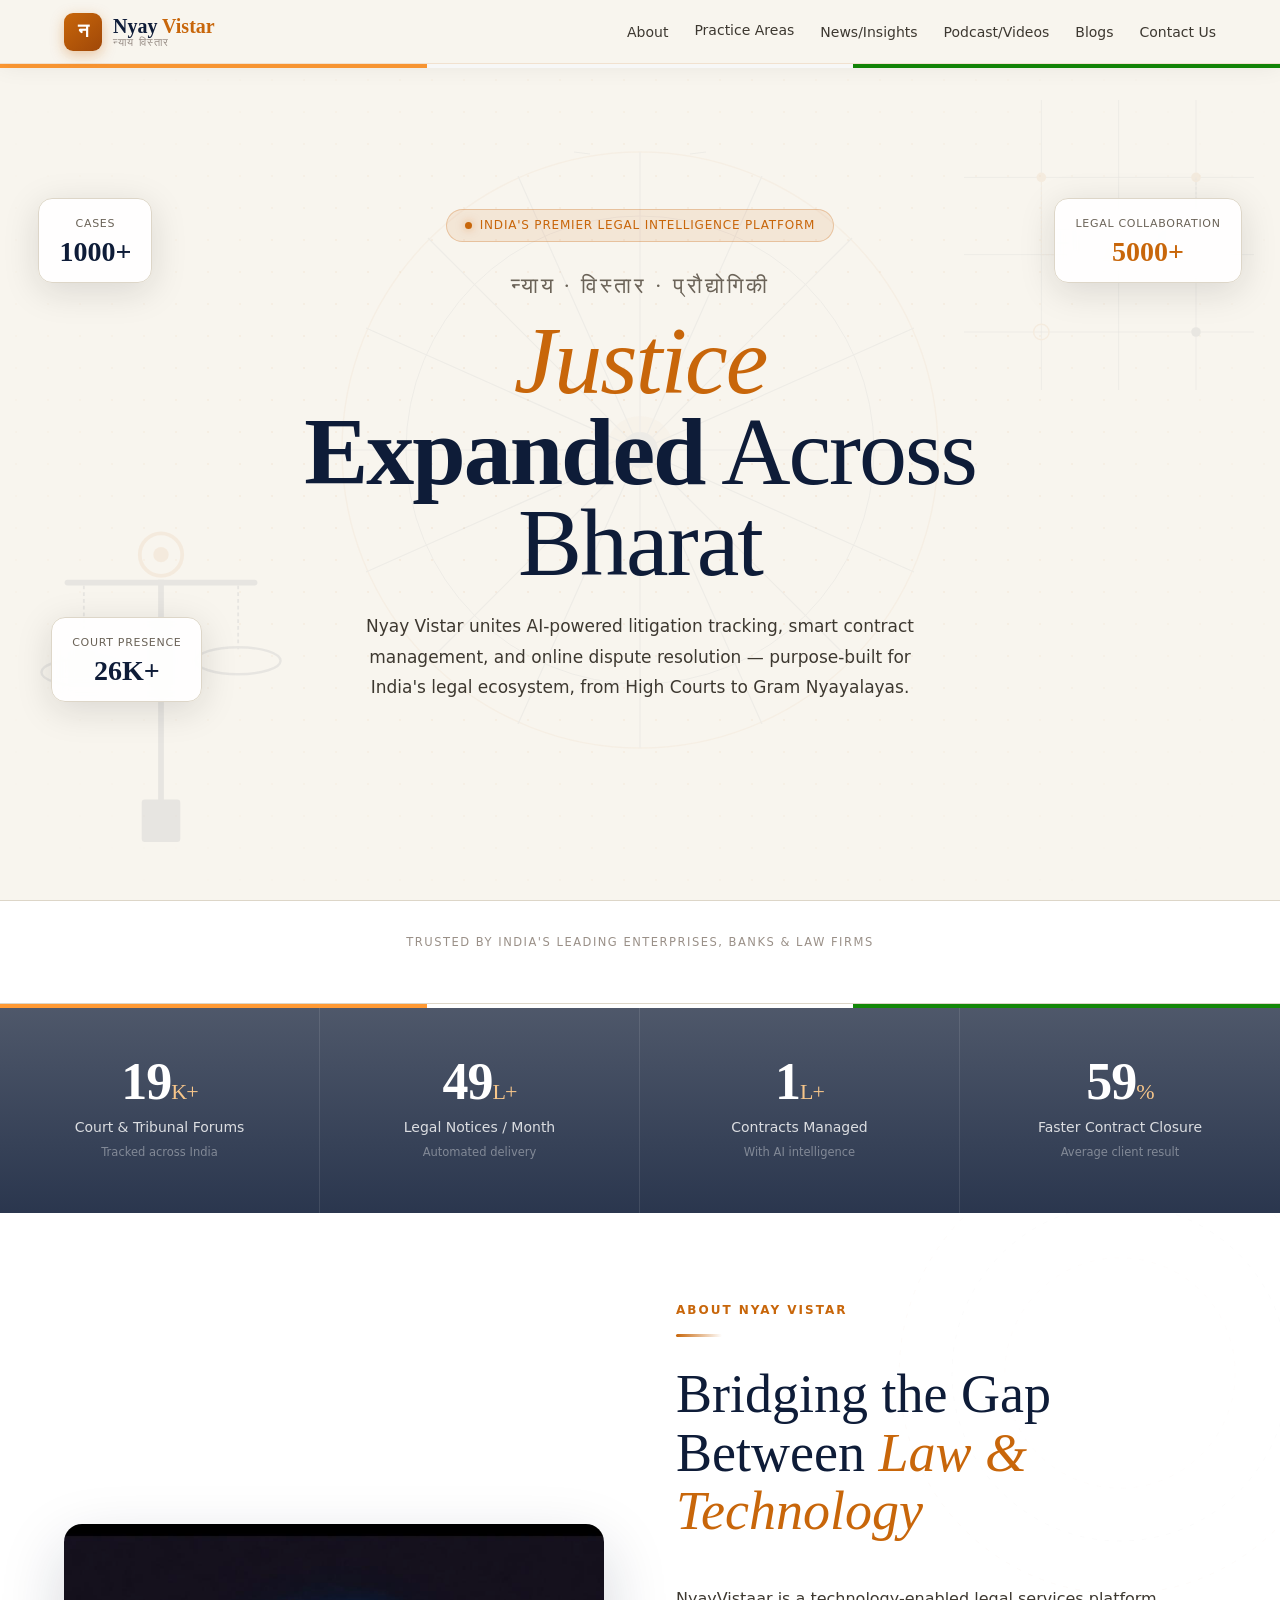
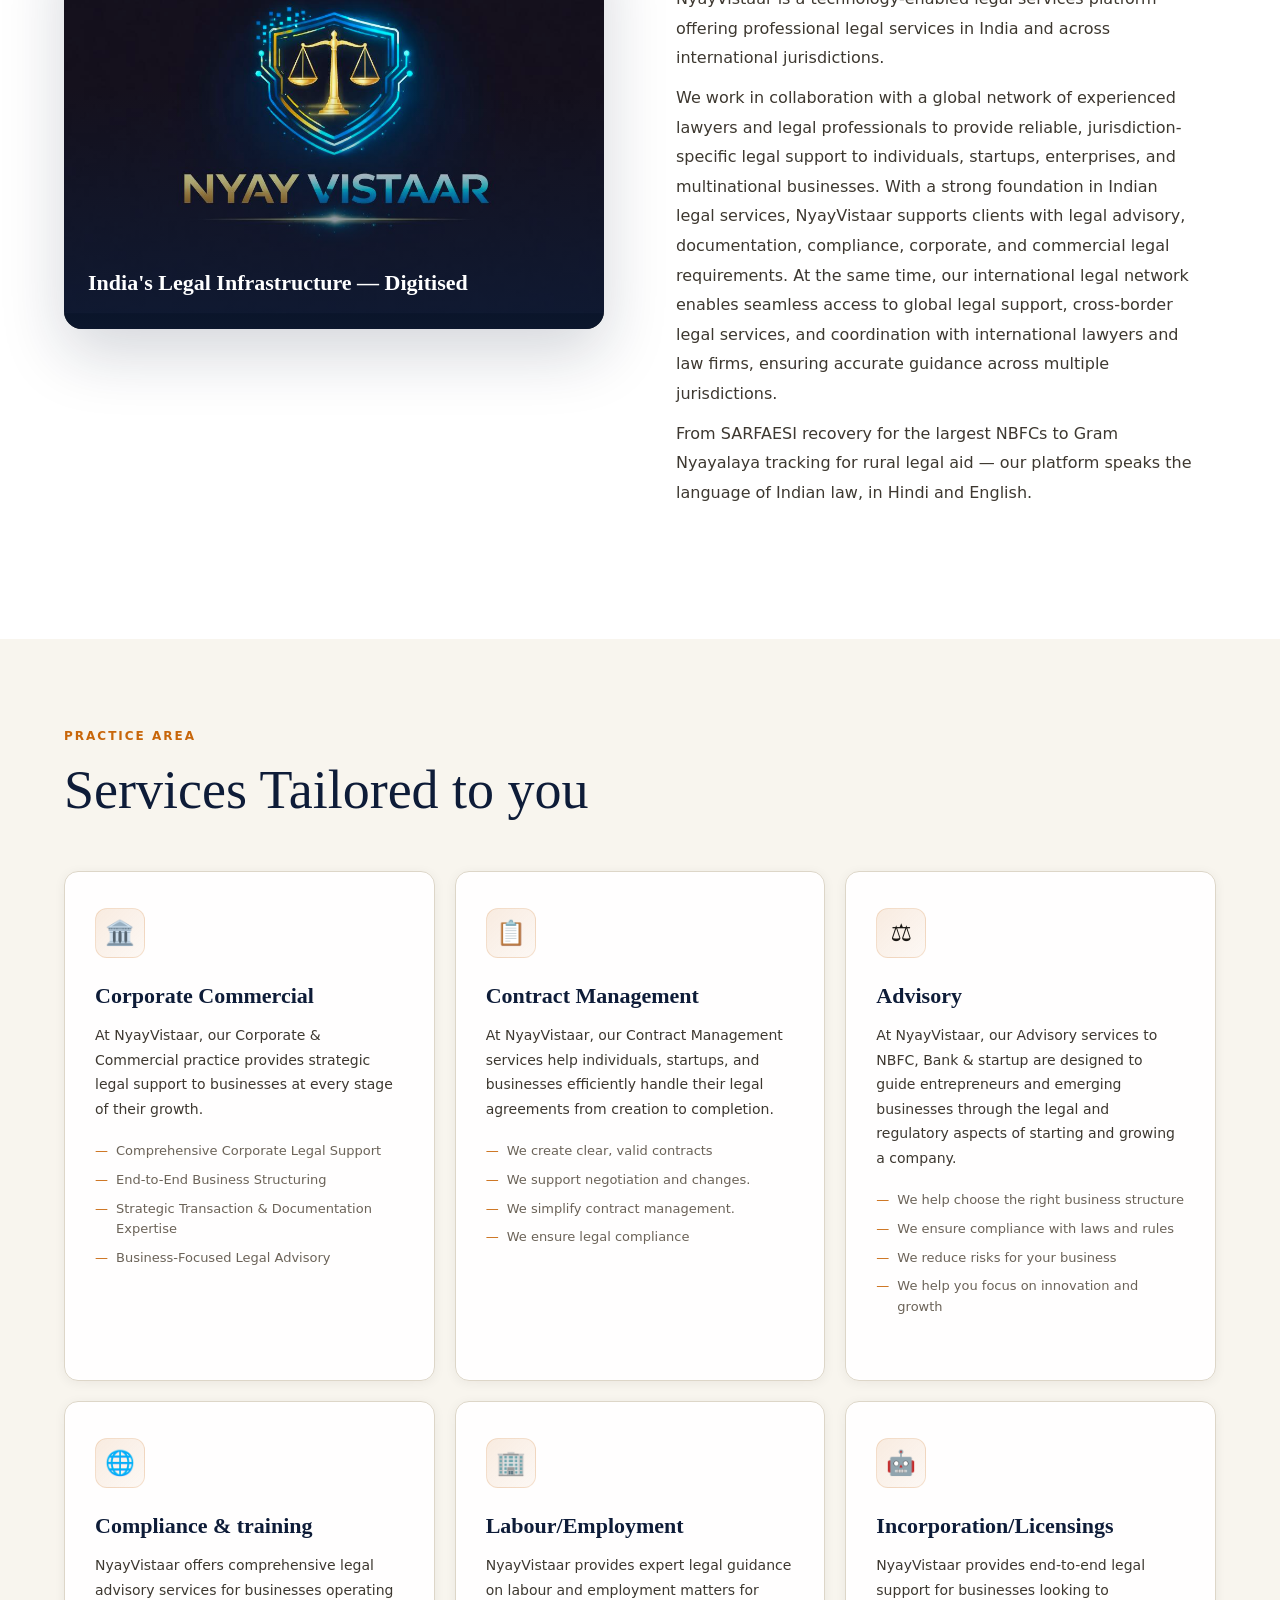
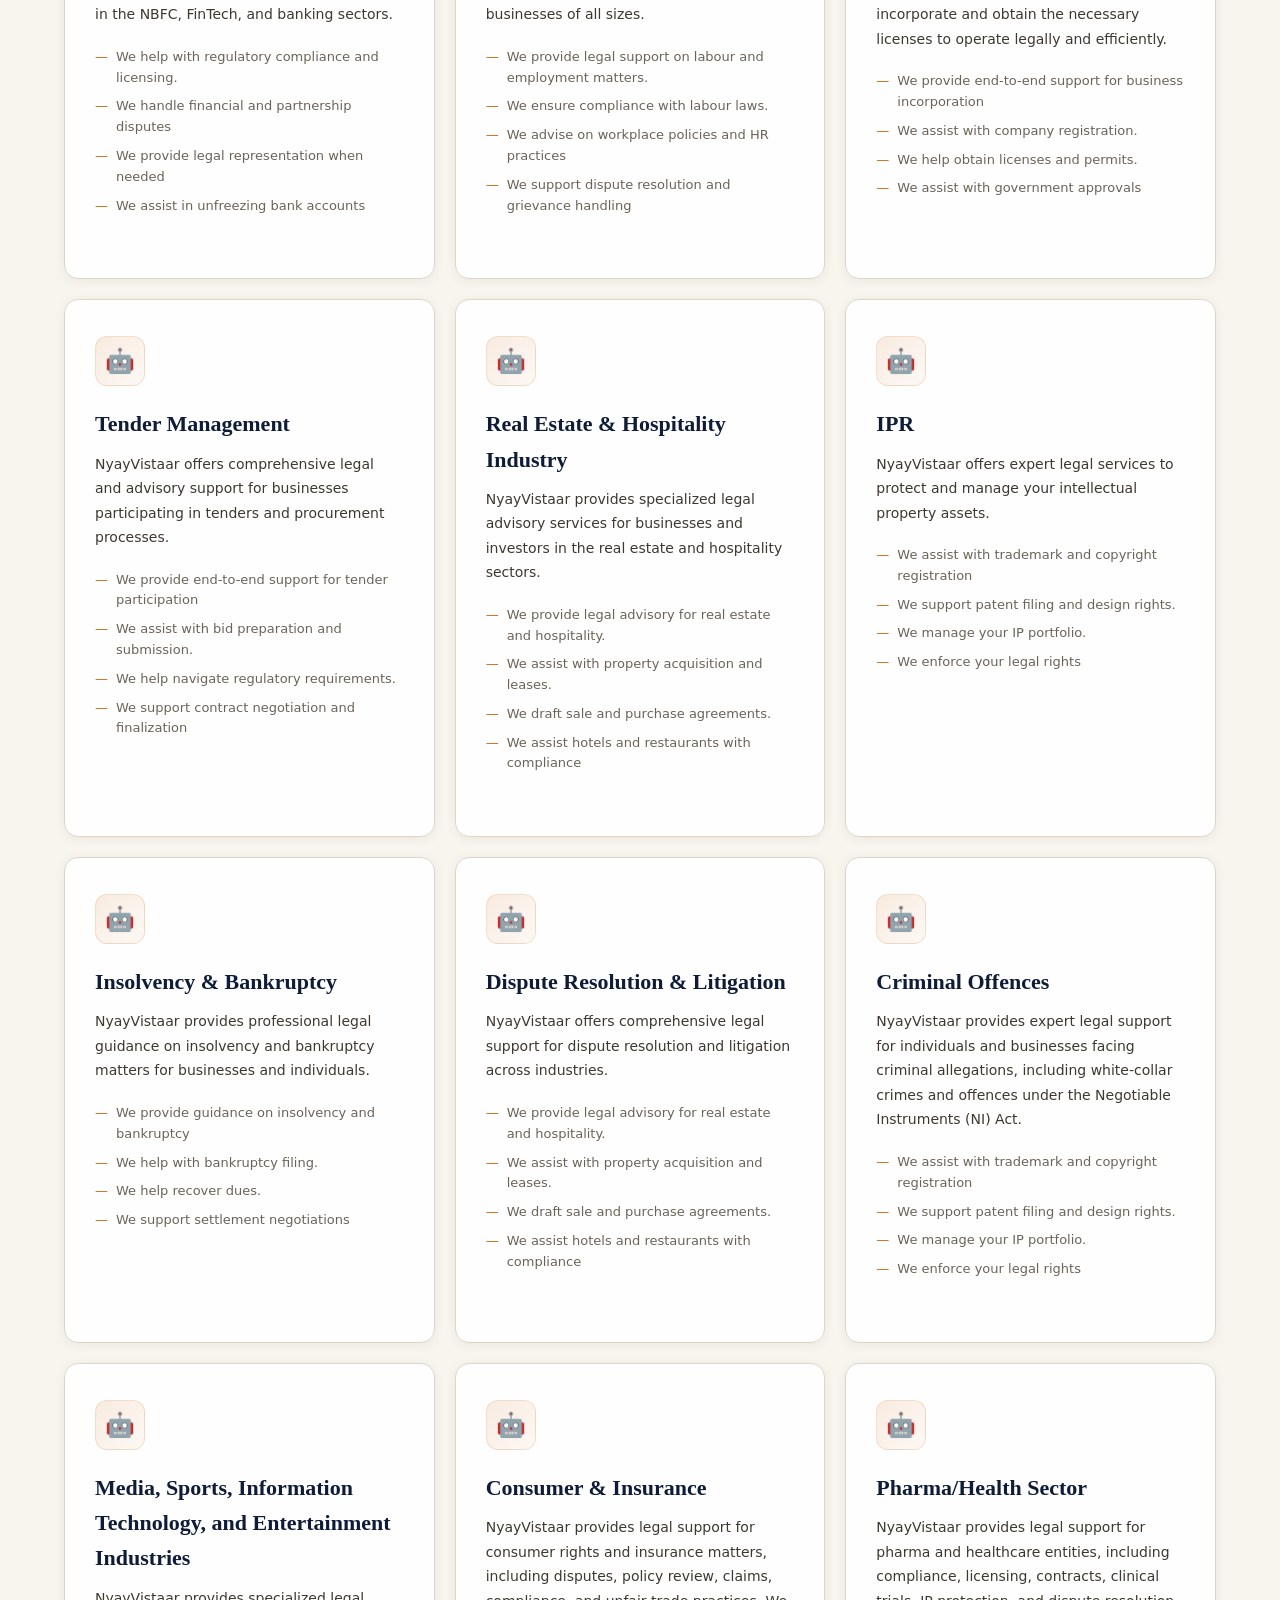
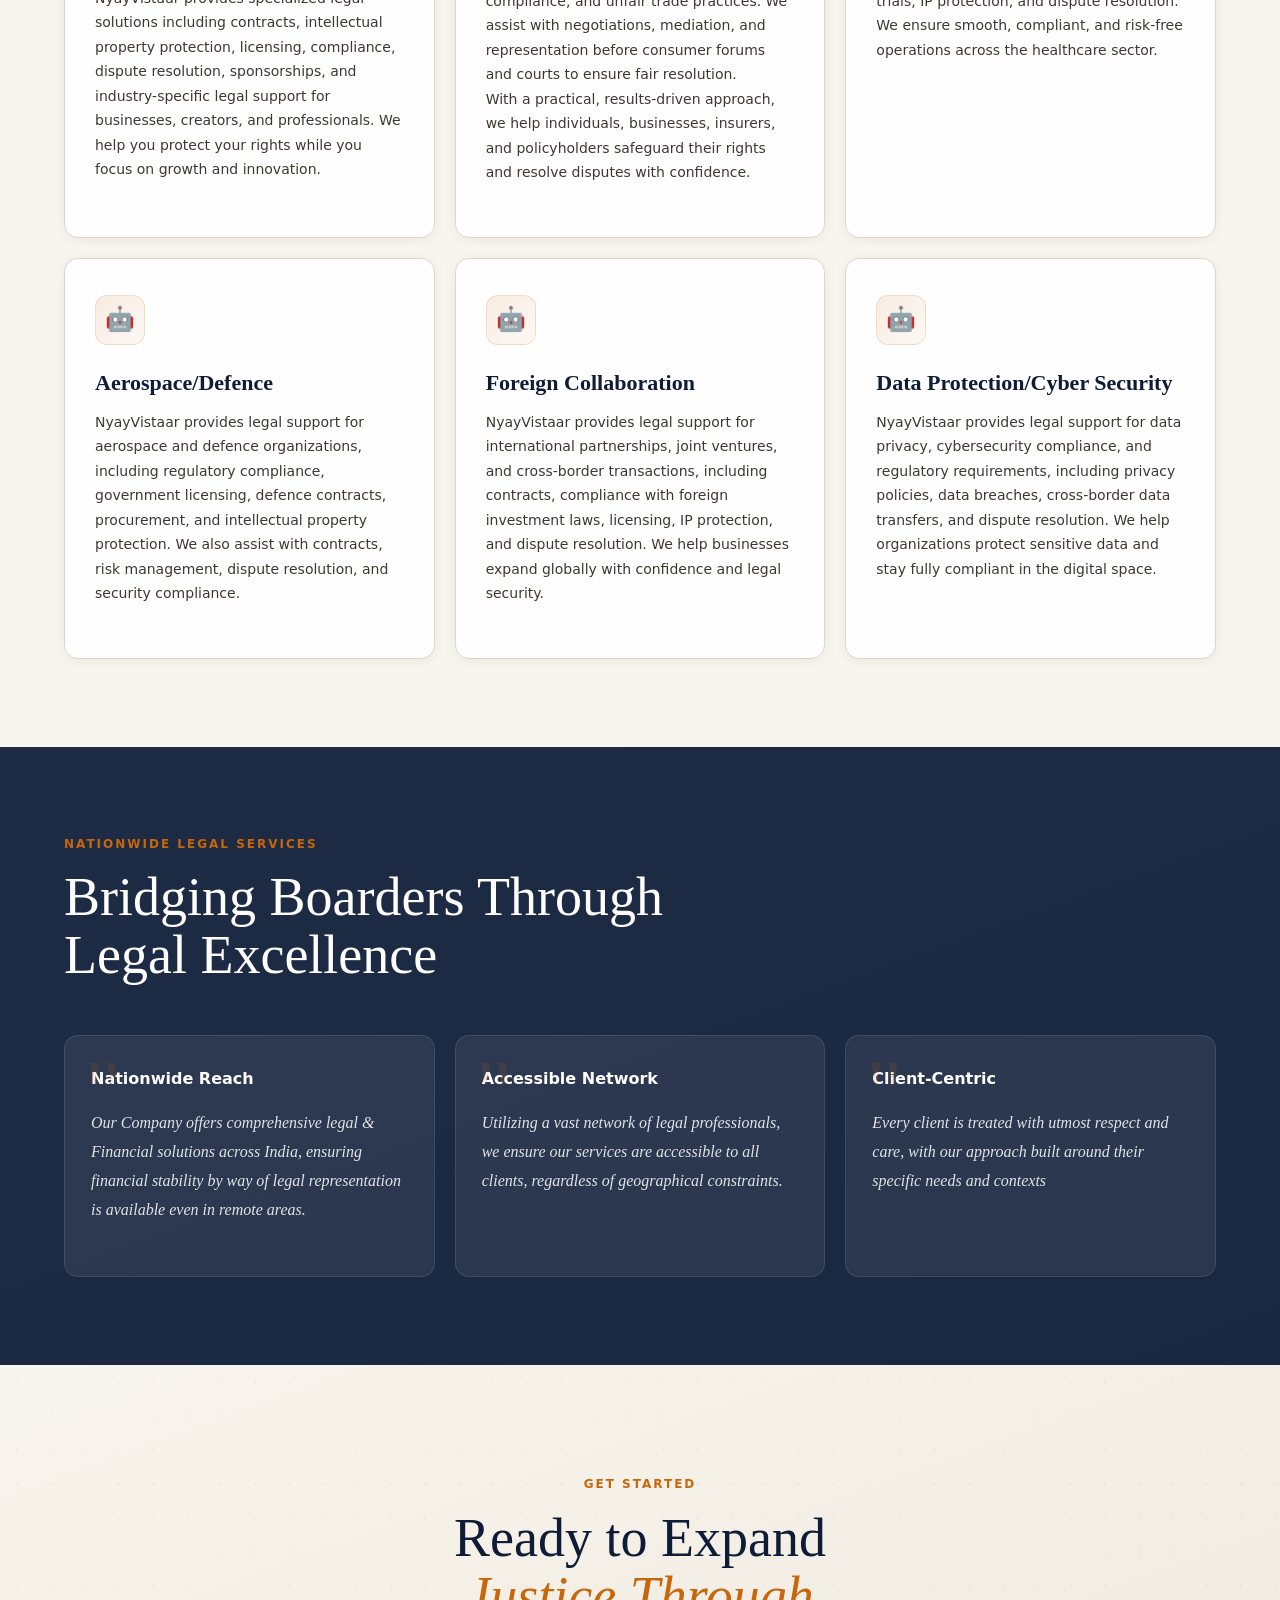
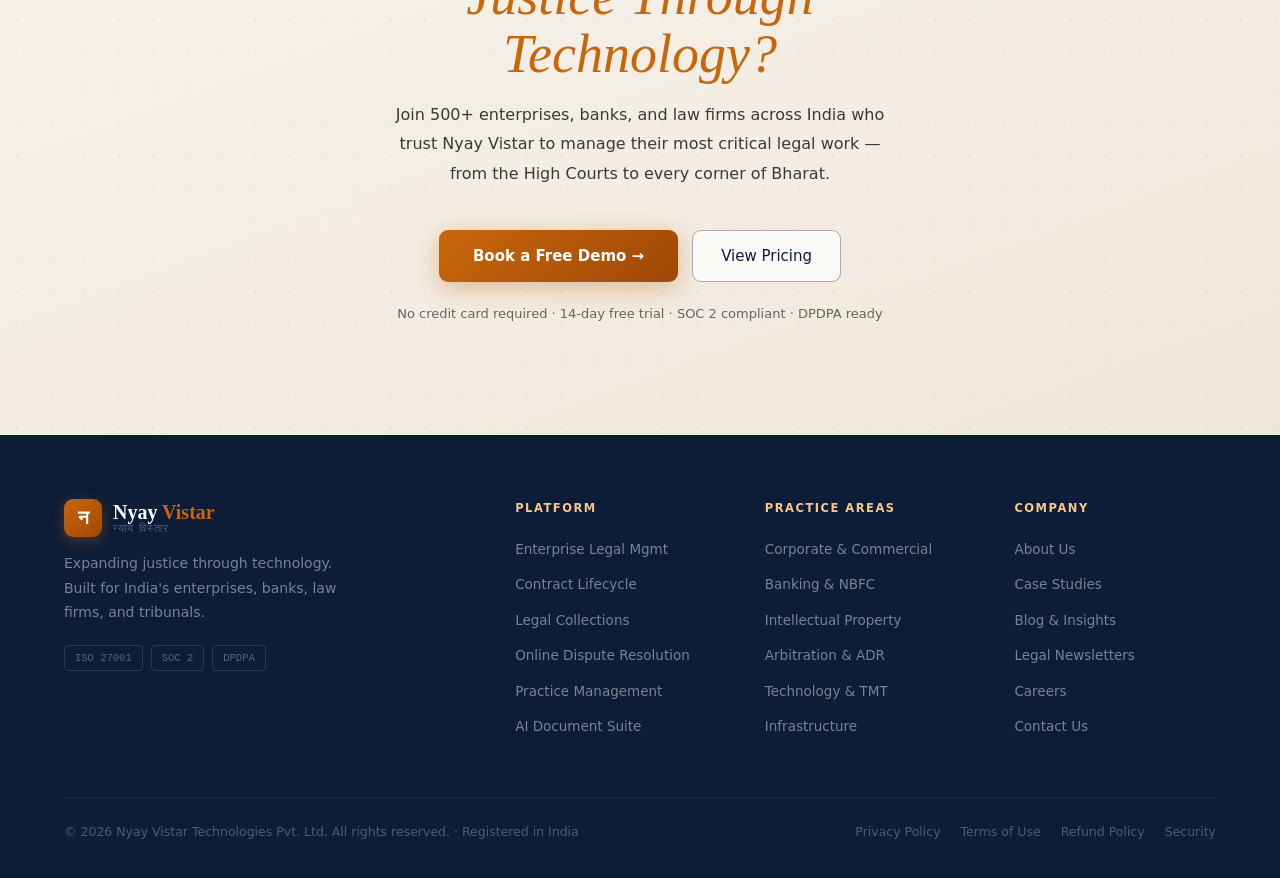
==== commit ec0e01bc: "Update index.html" ====
--- a/index.html
+++ b/index.html
@@ -19,7 +19,7 @@
     </div>
   </a>
   <ul class="nav-links">
-    <li><a href="#">Practice Areas</a></li><li><a href="#">News/Insights</a></li><li><a href="#">Podcast/Videos</a></li><li><a href="#">Blogs</a></li><li><a href="#about">About</a></li>
+    <li><li><a href="#about">About</a></li><a href="#practiceArea">Practice Areas</a></li><li><a href="#">News/Insights</a></li><li><a href="#">Podcast/Videos</a></li><li><a href="#">Blogs</a></li><li><a href="#">Contact Us</a></li>
   </ul>
 </nav>
 
@@ -124,7 +124,7 @@
 </section>
 
 <!-- SERVICES — legal documents photo wash -->
-<section class="svc-sec">
+<section class="svc-sec" id="practiceArea">
   <div class="svc-photo"></div><div class="svc-wash"></div>
   <div class="svc-z">
     <div class="eyebrow">Practice Area</div>
@@ -172,34 +172,18 @@
   </div>
 </section>
 
-<!-- HOW IT WORKS — circuit board photo -->
-<section class="proc-sec">
-  <div class="proc-photo"></div><div class="proc-wash"></div>
-  <div class="proc-z">
-    <div class="eyebrow" style="text-align:center">How It Works</div>
-    <h2 class="sec-title" style="text-align:center;margin:0 auto 16px">From Onboarding to <em>Insight</em> in Days</h2>
-    <p class="sec-desc" style="text-align:center;margin:0 auto 0">Deploy Nyay Vistar on cloud or your own servers with full data migration, custom AI configuration, and dedicated support.</p>
-    <div class="proc-steps">
-      <div class="proc-step"><div class="step-num">01</div><div class="step-t">Data Migration</div><p class="step-d">We migrate your existing cases, contracts, and matters — zero manual entry, zero disruption.</p></div>
-      <div class="proc-step"><div class="step-num">02</div><div class="step-t">Custom AI Setup</div><p class="step-d">Configure AI models for your practice areas, clause playbooks, and regulatory requirements.</p></div>
-      <div class="proc-step"><div class="step-num">03</div><div class="step-t">Integrations</div><p class="step-d">Connect SAP, Salesforce, Oracle, Gmail, DocuSign, Leegality, and your existing stack.</p></div>
-      <div class="proc-step"><div class="step-num">04</div><div class="step-t">Go Live &amp; Scale</div><p class="step-d">Go live within days. Our team monitors performance and optimises workflows continuously.</p></div>
-    </div>
-  </div>
-</section>
-
 <!-- TESTIMONIALS — legal documents photo -->
 <section class="testi-sec">
   <div class="testi-photo"></div><div class="testi-wash"></div>
   <div class="testi-z">
     <div class="eyebrow">Nationwide Legal Services</div>
-    <h2 class="sec-title" style="color:#fff">Resolving Legal Challenges Pan India</h2>
+    <h2 class="sec-title" style="color:#fff">Bridging Boarders Through Legal Excellence</h2>
     <div class="tgrid">
-      <div class="tcard"><h4>Nationwide Reach</h4><p class="tcard-text">Our Company offers comprehensive legal & Financial solutions across India, ensuring financial stability by way of legal representation is available even in remote areas.
+      <div class="tcard"><h4 style="color:#fff">Nationwide Reach</h4><p class="tcard-text">Our Company offers comprehensive legal & Financial solutions across India, ensuring financial stability by way of legal representation is available even in remote areas.
 </p></div>
-      <div class="tcard"><h4>Accessible Network</h4><p class="tcard-text">Utilizing a vast network of legal professionals, we ensure our services are accessible to all clients, regardless of geographical constraints.
+      <div class="tcard"><h4 style="color:#fff">Accessible Network</h4><p class="tcard-text">Utilizing a vast network of legal professionals, we ensure our services are accessible to all clients, regardless of geographical constraints.
 </p></div>
-      <div class="tcard"><h4>Client-Centric</h4><p class="tcard-text">Every client is treated with utmost respect and care, with our approach built around their specific needs and contexts</p></
+      <div class="tcard"><h4 style="color:#fff">Client-Centric</h4><p class="tcard-text">Every client is treated with utmost respect and care, with our approach built around their specific needs and contexts</p></
     </div>
   </div>
 </section>
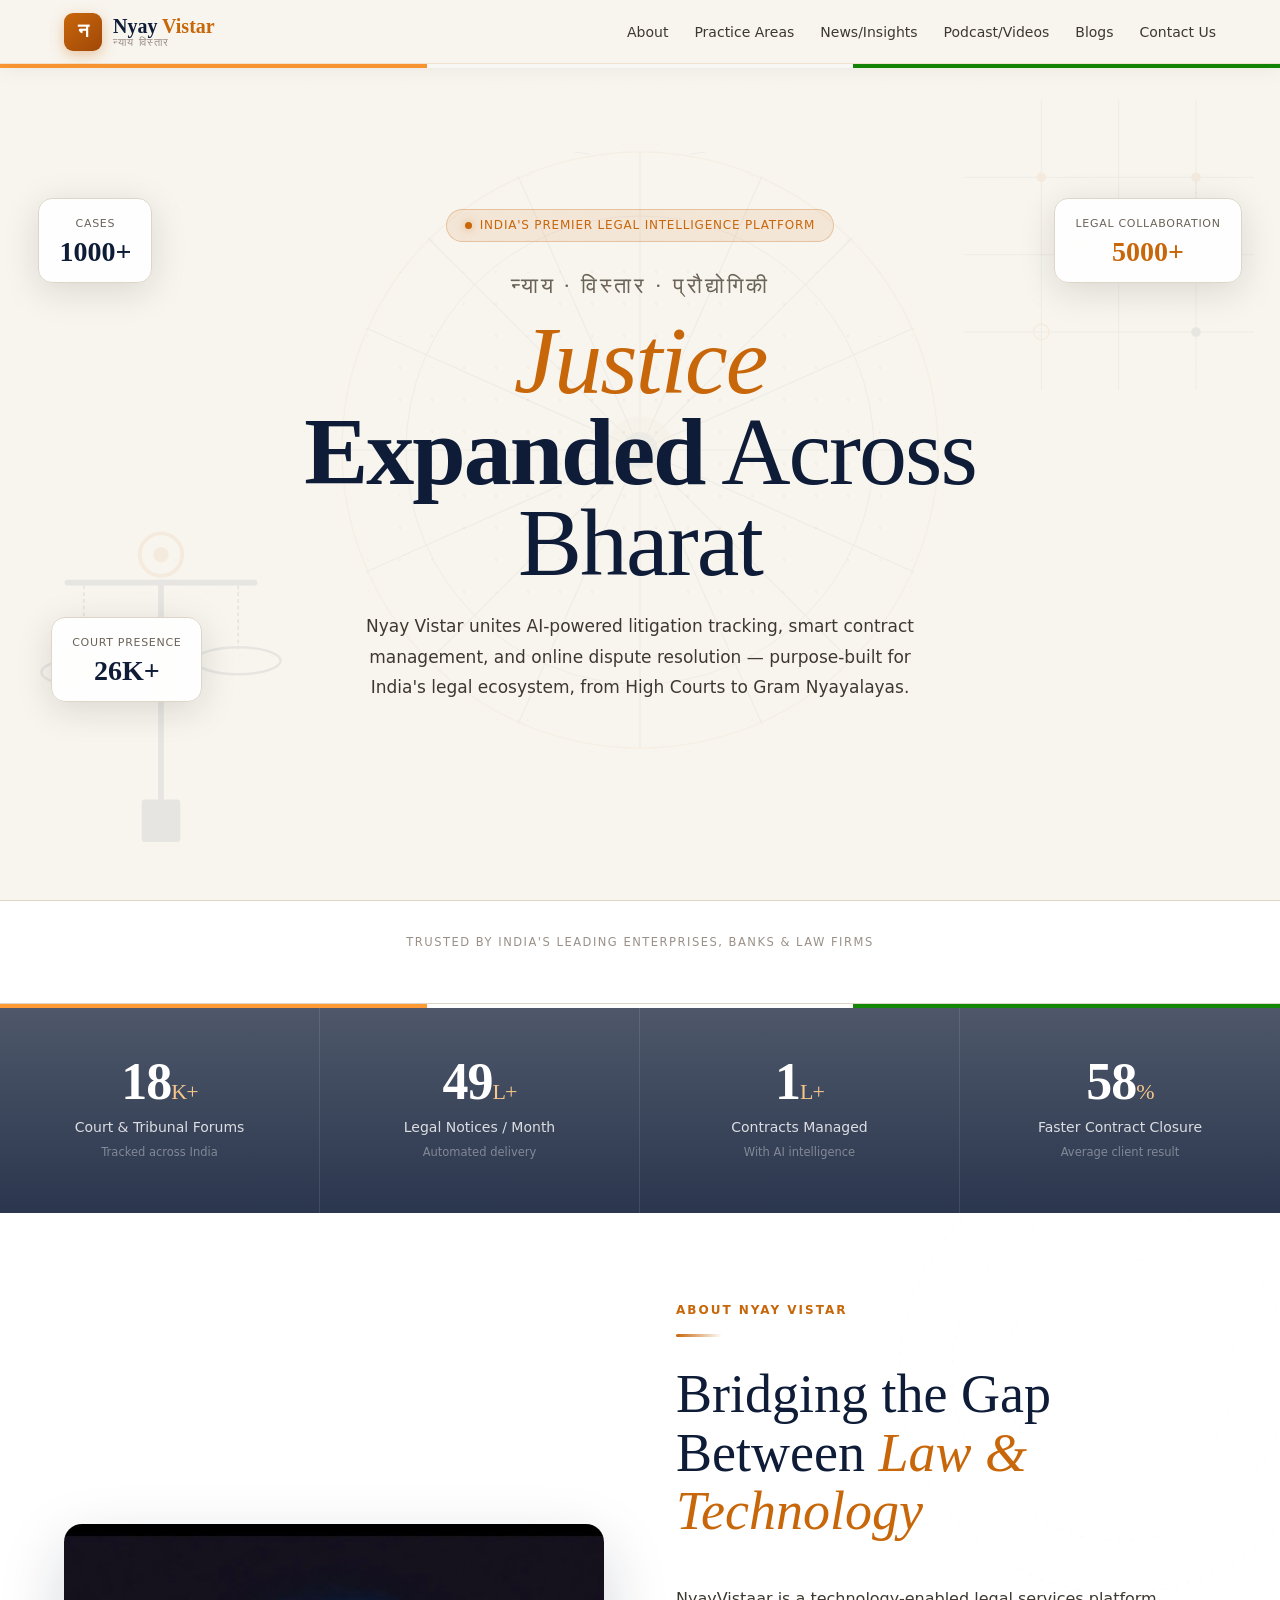
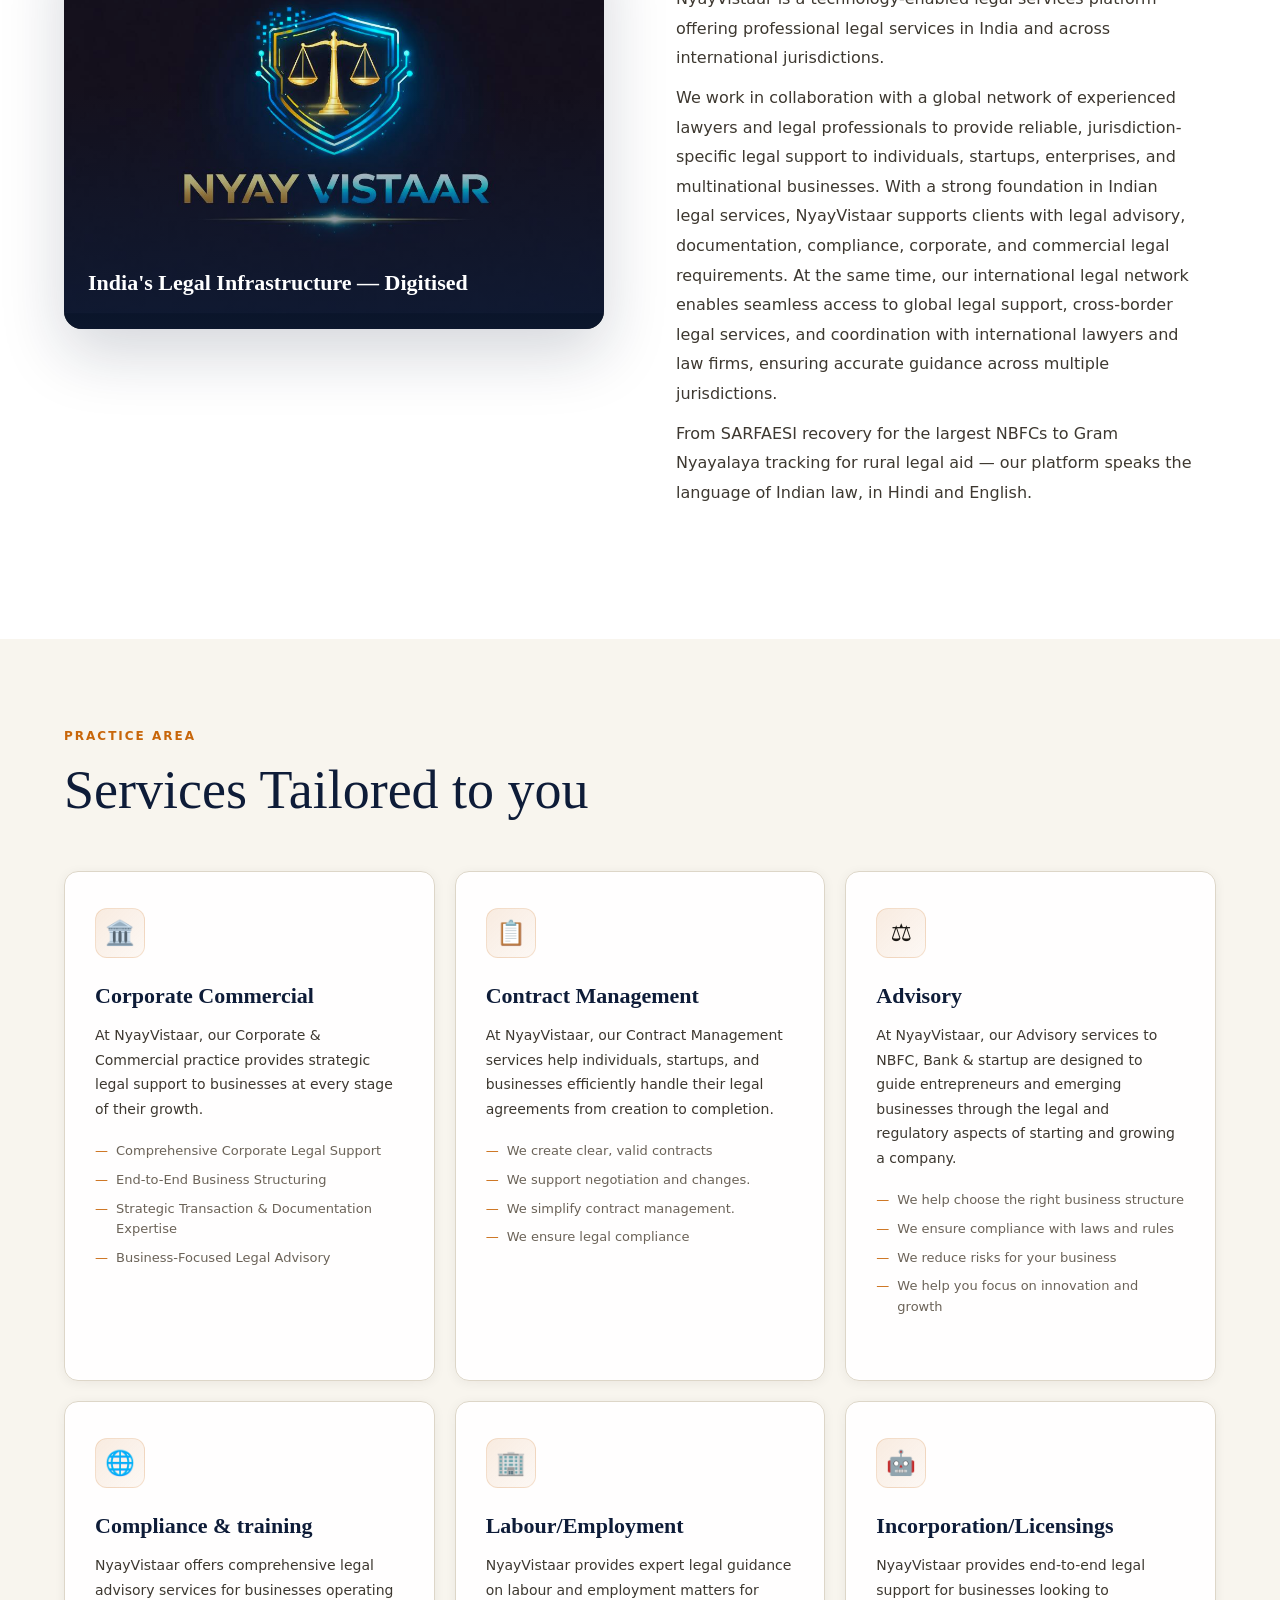
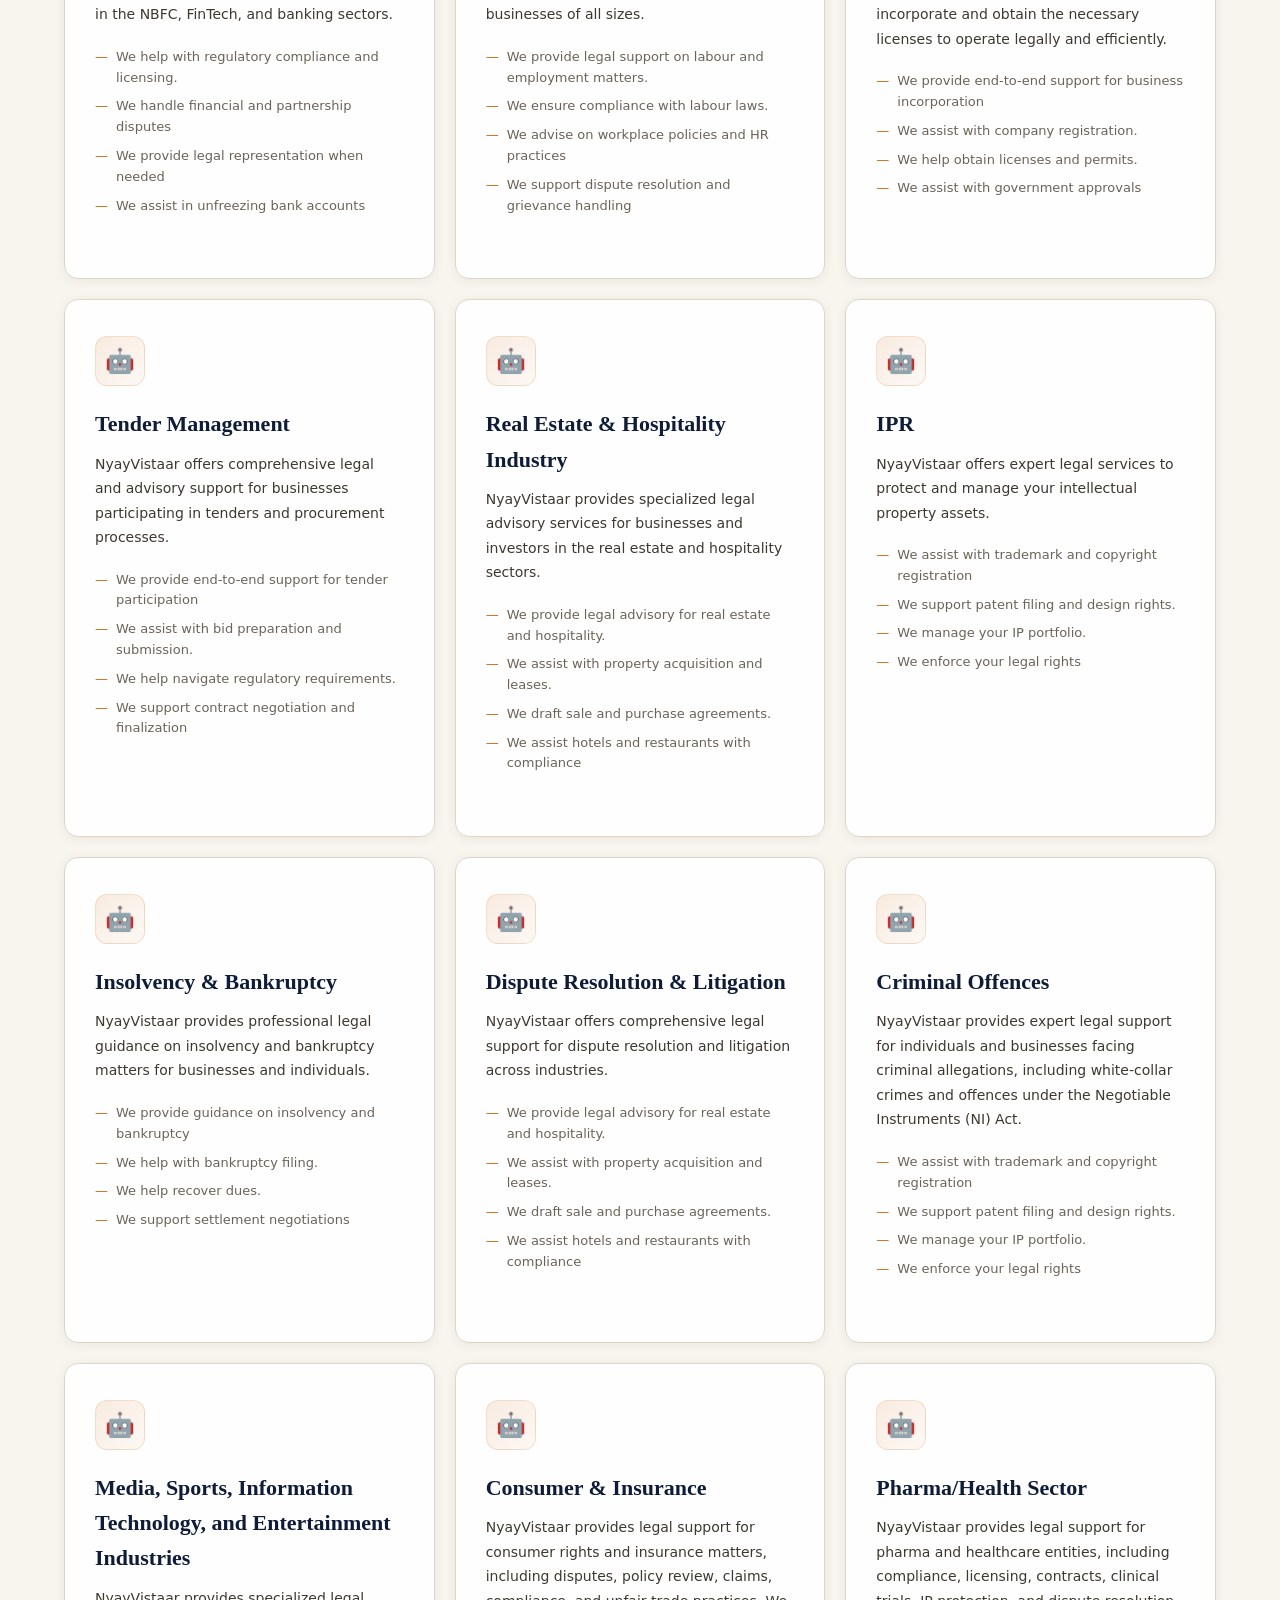
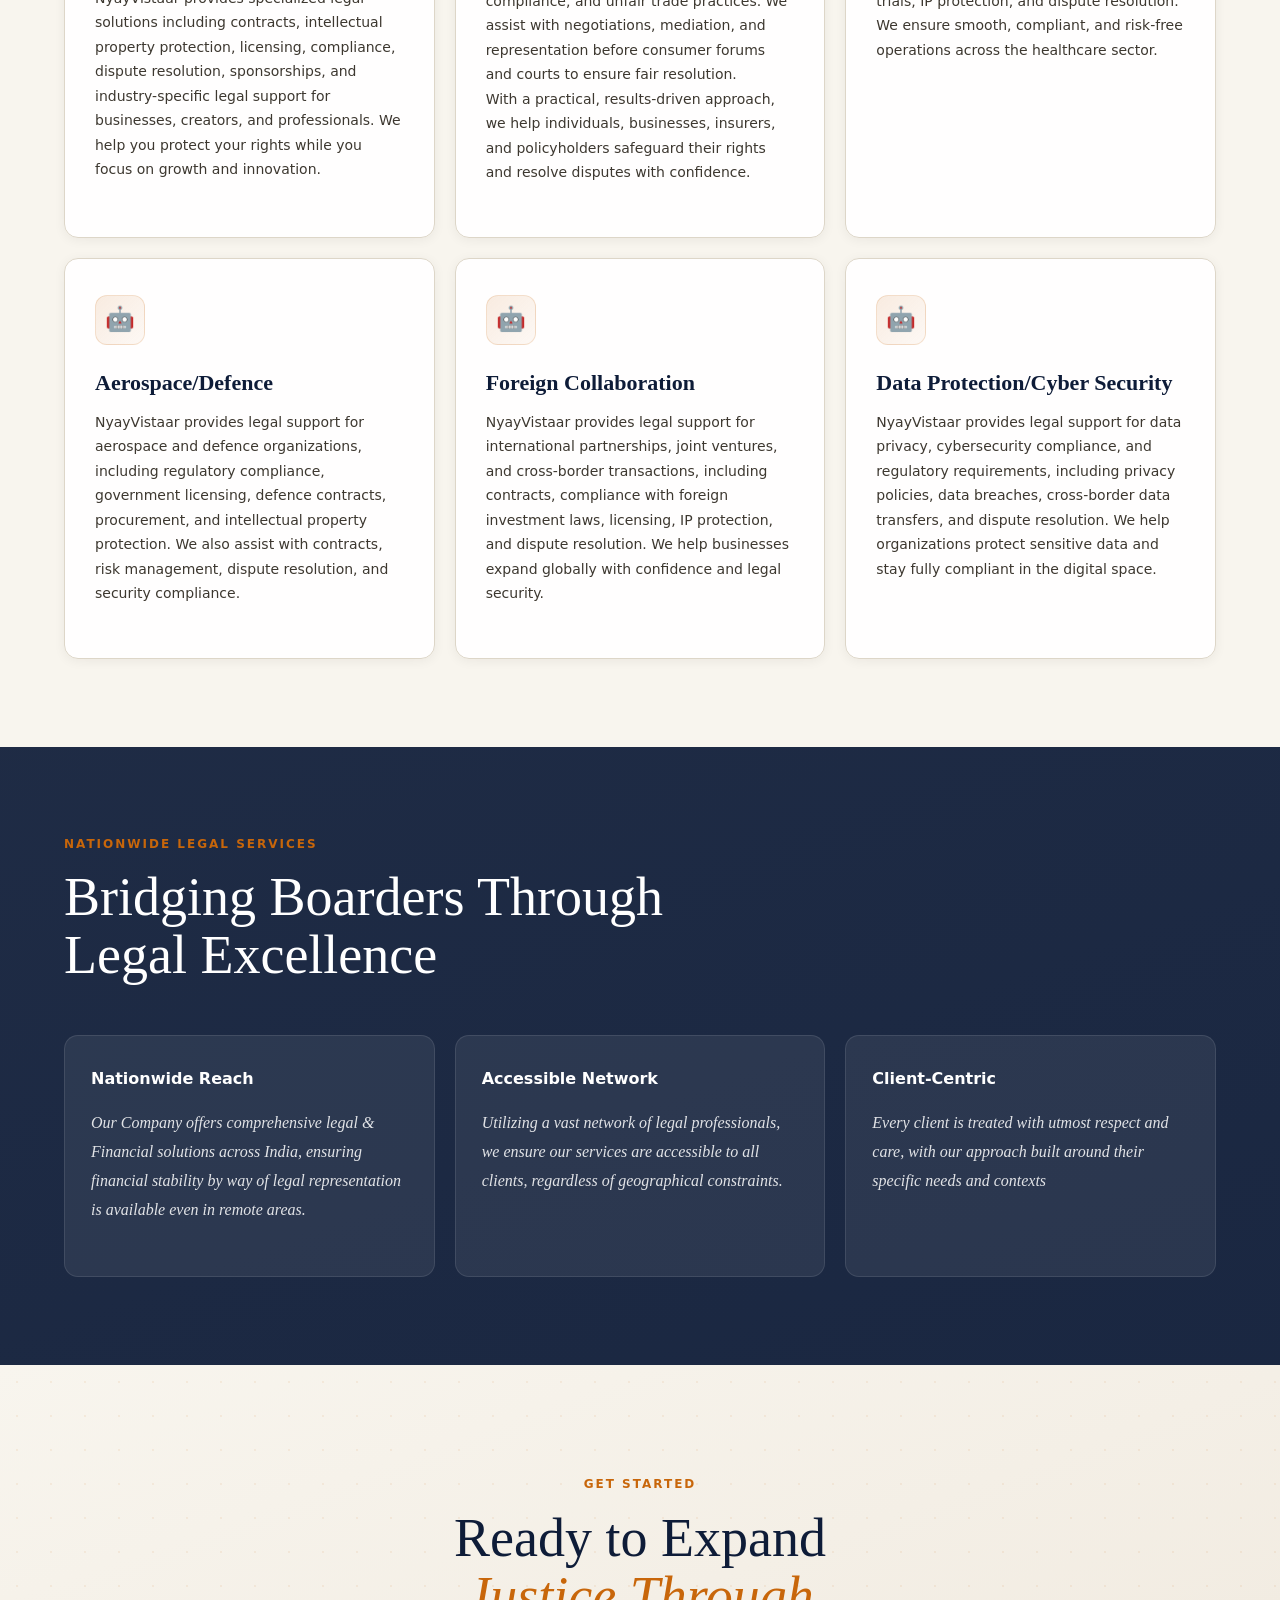
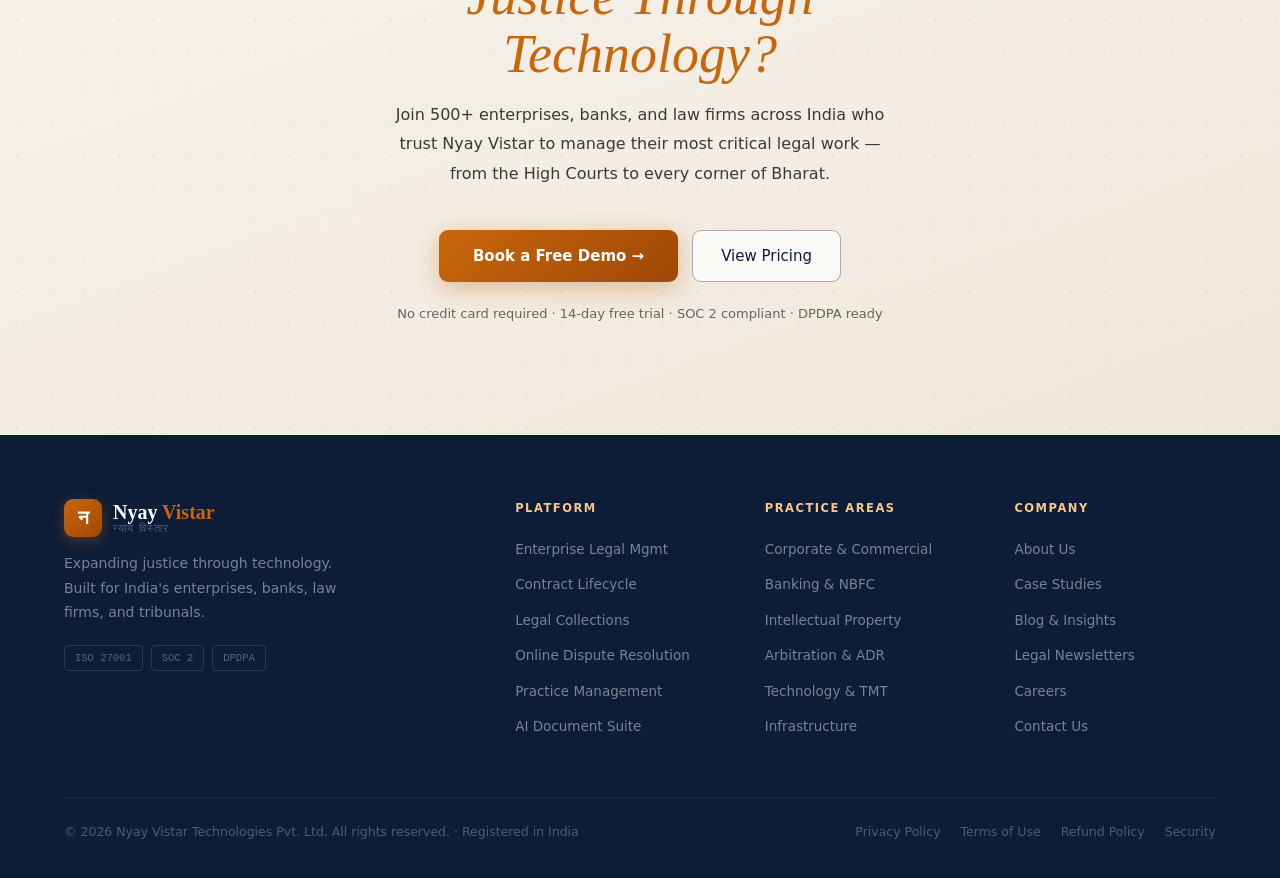
==== commit ab87ff98: "Update index.html" ====
--- a/index.html
+++ b/index.html
@@ -19,7 +19,7 @@
     </div>
   </a>
   <ul class="nav-links">
-    <li><li><a href="#about">About</a></li><a href="#practiceArea">Practice Areas</a></li><li><a href="#">News/Insights</a></li><li><a href="#">Podcast/Videos</a></li><li><a href="#">Blogs</a></li><li><a href="#">Contact Us</a></li>
+    <li><a href="#about">About</a></li><li><a href="#practiceArea">Practice Areas</a></li><li><a href="#">News/Insights</a></li><li><a href="#">Podcast/Videos</a></li><li><a href="#">Blogs</a></li><li><a href="#">Contact Us</a></li>
   </ul>
 </nav>
 
--- a/styles.css
+++ b/styles.css
@@ -173,7 +173,7 @@
 .tgrid{display:grid;grid-template-columns:repeat(3,1fr);gap:20px;margin-top:50px}
 .tcard{background:rgba(255,255,255,.07);border:1px solid rgba(255,255,255,.10);border-radius:14px;padding:30px 26px;transition:all .3s;position:relative;overflow:hidden}
 .tcard:hover{transform:translateY(-4px);background:rgba(255,255,255,.10);border-color:rgba(200,102,10,.40)}
-.tcard::before{content:'"';position:absolute;top:12px;left:20px;font-family:var(--fd);font-size:90px;line-height:1;color:rgba(200,102,10,.14);pointer-events:none}
+.tcard::before{content:'';position:absolute;top:12px;left:20px;font-family:var(--fd);font-size:90px;line-height:1;color:rgba(200,102,10,.14);pointer-events:none}
 .tcard-text{font-family:var(--fd);font-size:16px;font-weight:300;font-style:italic;color:rgba(255,255,255,.86);line-height:1.8;margin-bottom:22px;margin-top:18px;position:relative;z-index:1}
 .tcard-auth{display:flex;align-items:center;gap:11px}
 .tcard-av{width:42px;height:42px;border-radius:50%;background:linear-gradient(135deg,var(--saffron),#A04808);display:flex;align-items:center;justify-content:center;font-family:var(--fd);font-size:16px;font-weight:700;color:#fff;flex-shrink:0}
@@ -215,4 +215,4 @@
   .nav-links{display:none}.st-grid{grid-template-columns:repeat(2,1fr)}.svc-grid{grid-template-columns:1fr}
   .plat-inner,.about-inner{grid-template-columns:1fr;gap:40px}.proc-steps{flex-direction:column;align-items:center}
   .proc-steps::before{display:none}.tgrid{grid-template-columns:1fr}.f-grid{grid-template-columns:1fr 1fr}.fcard{display:none}
-}+}
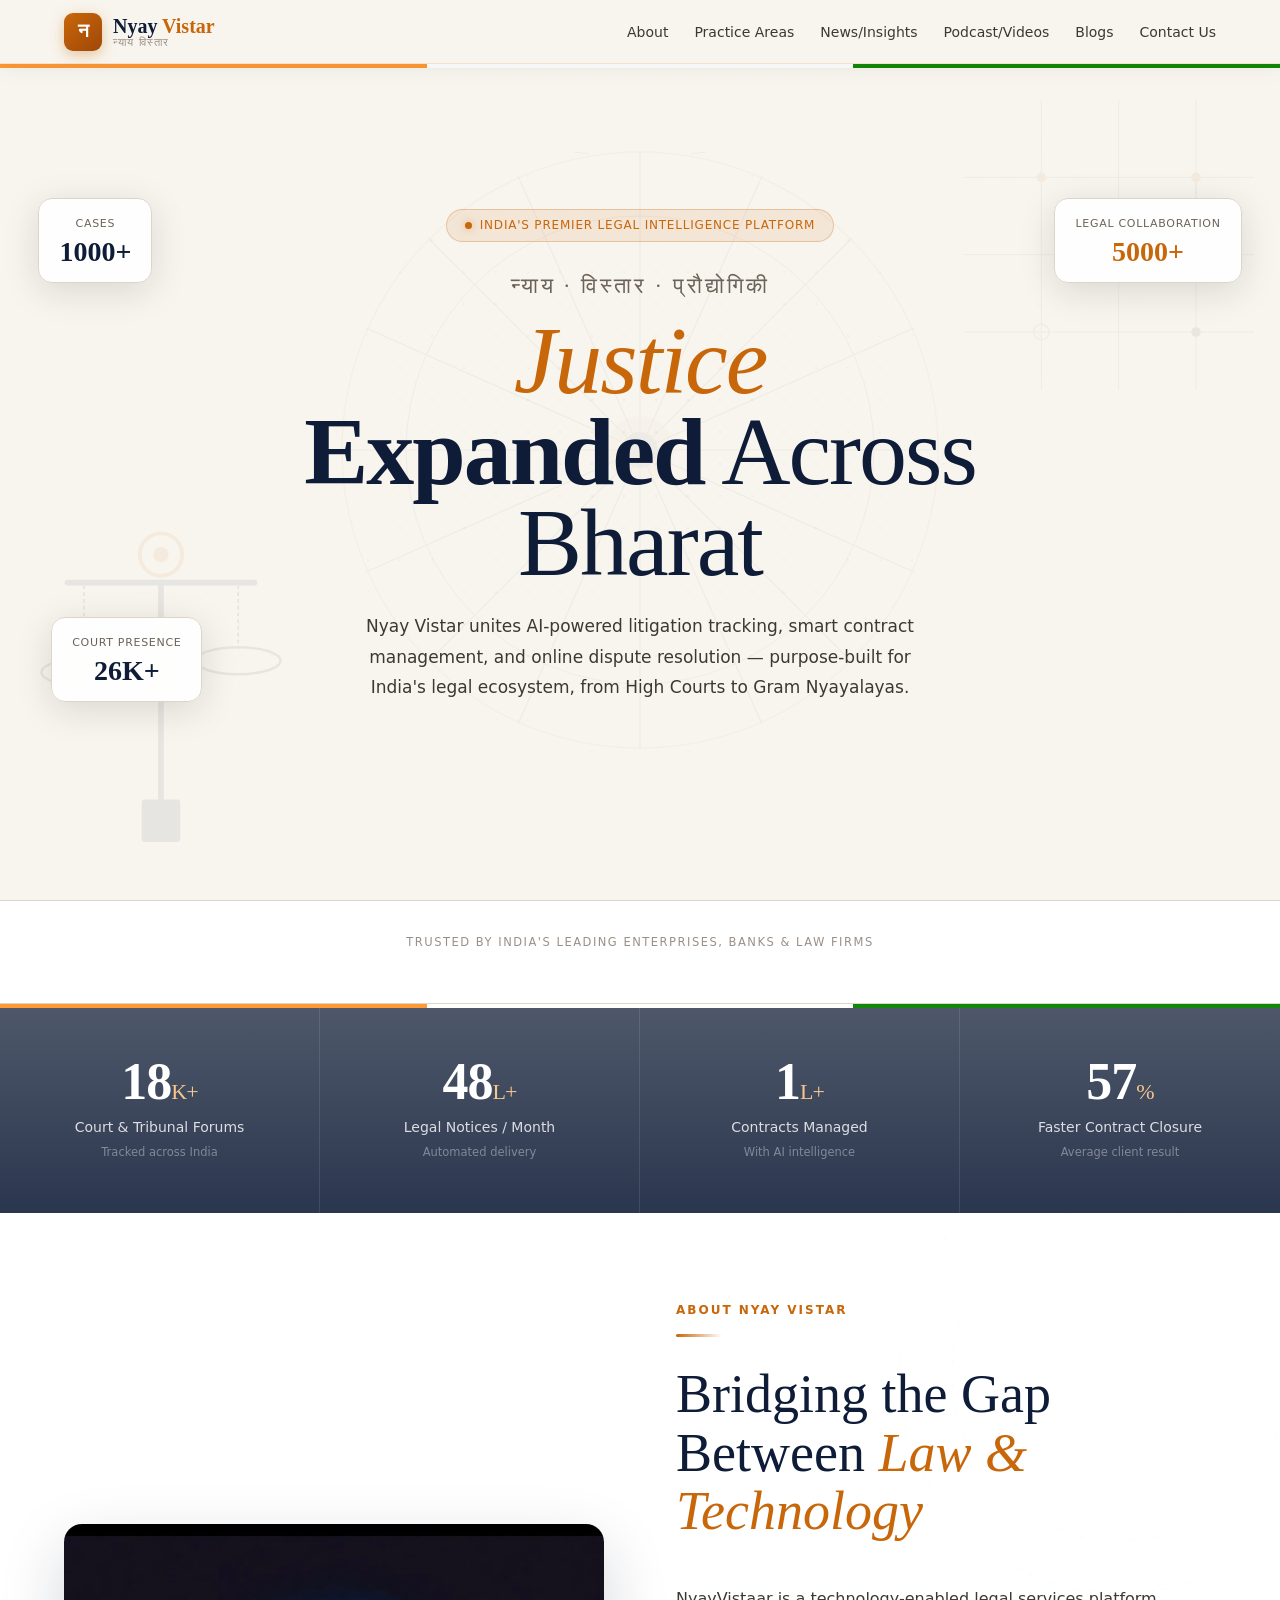
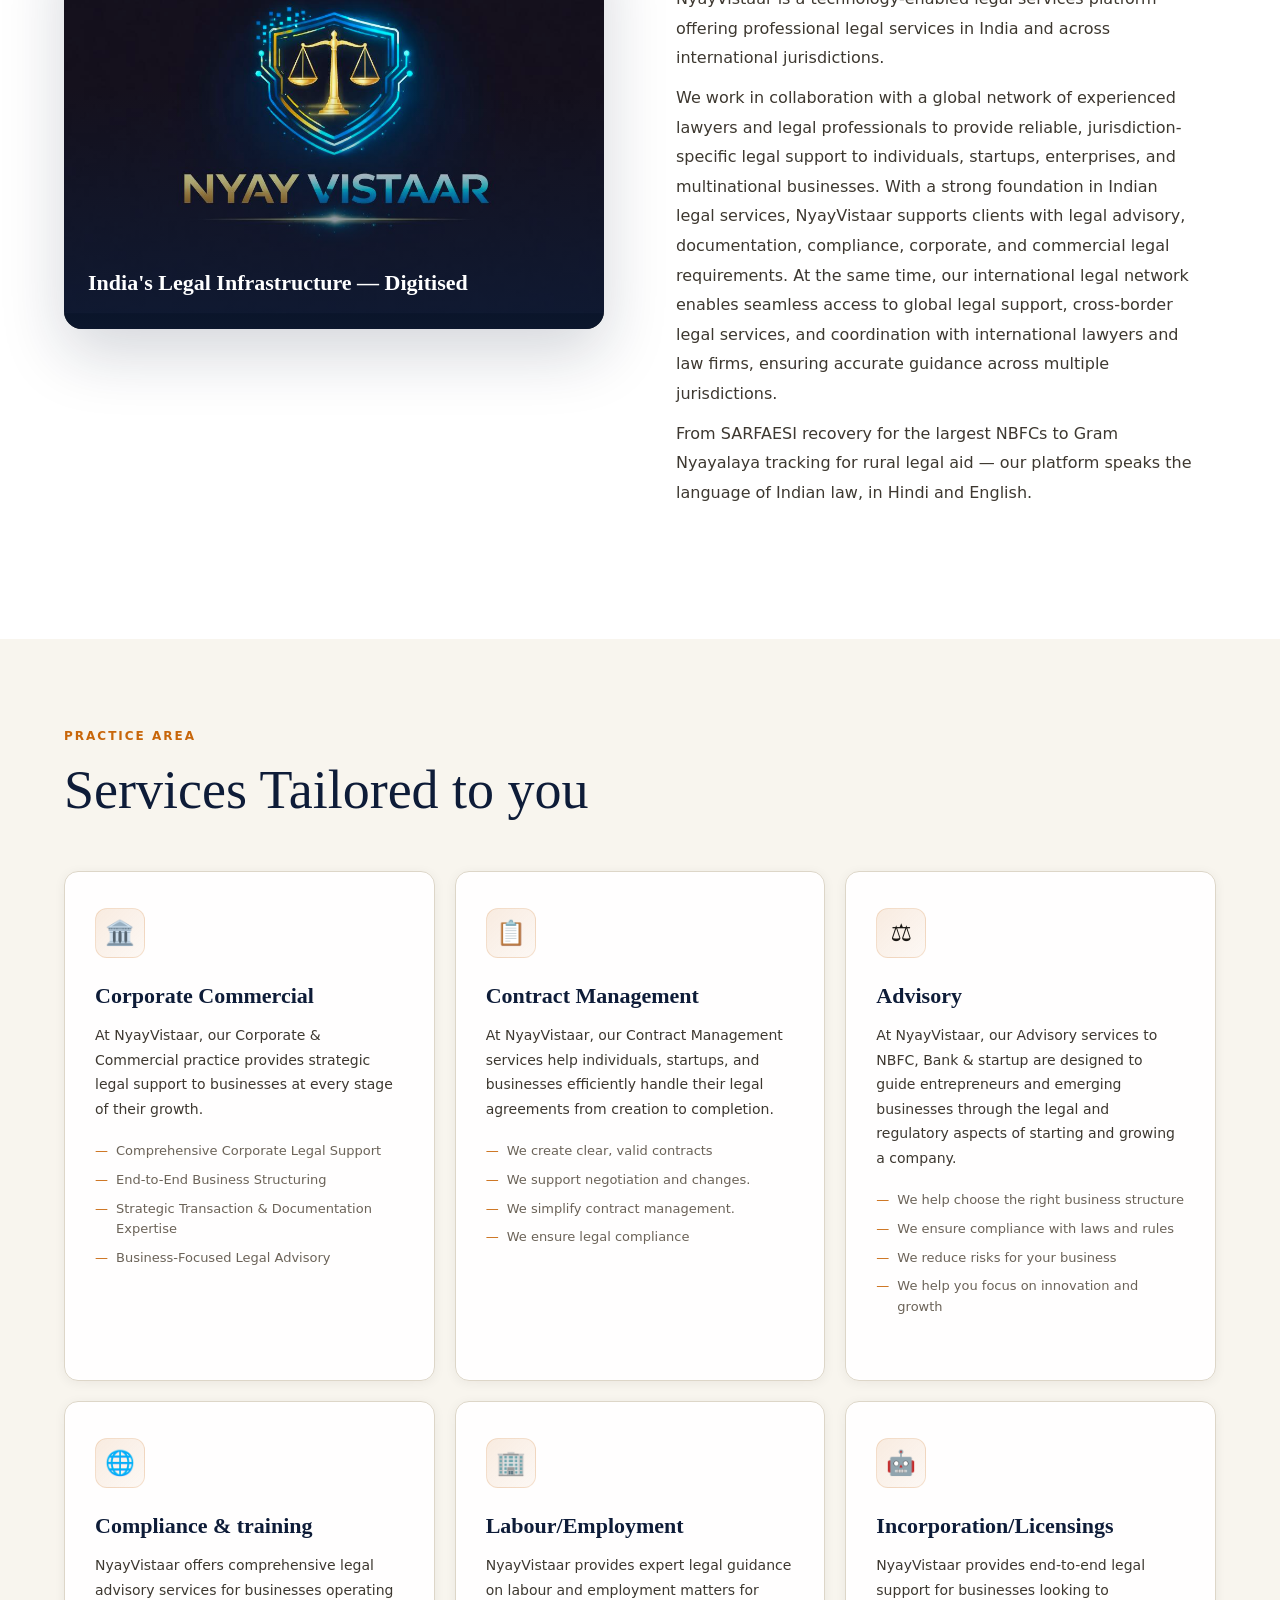
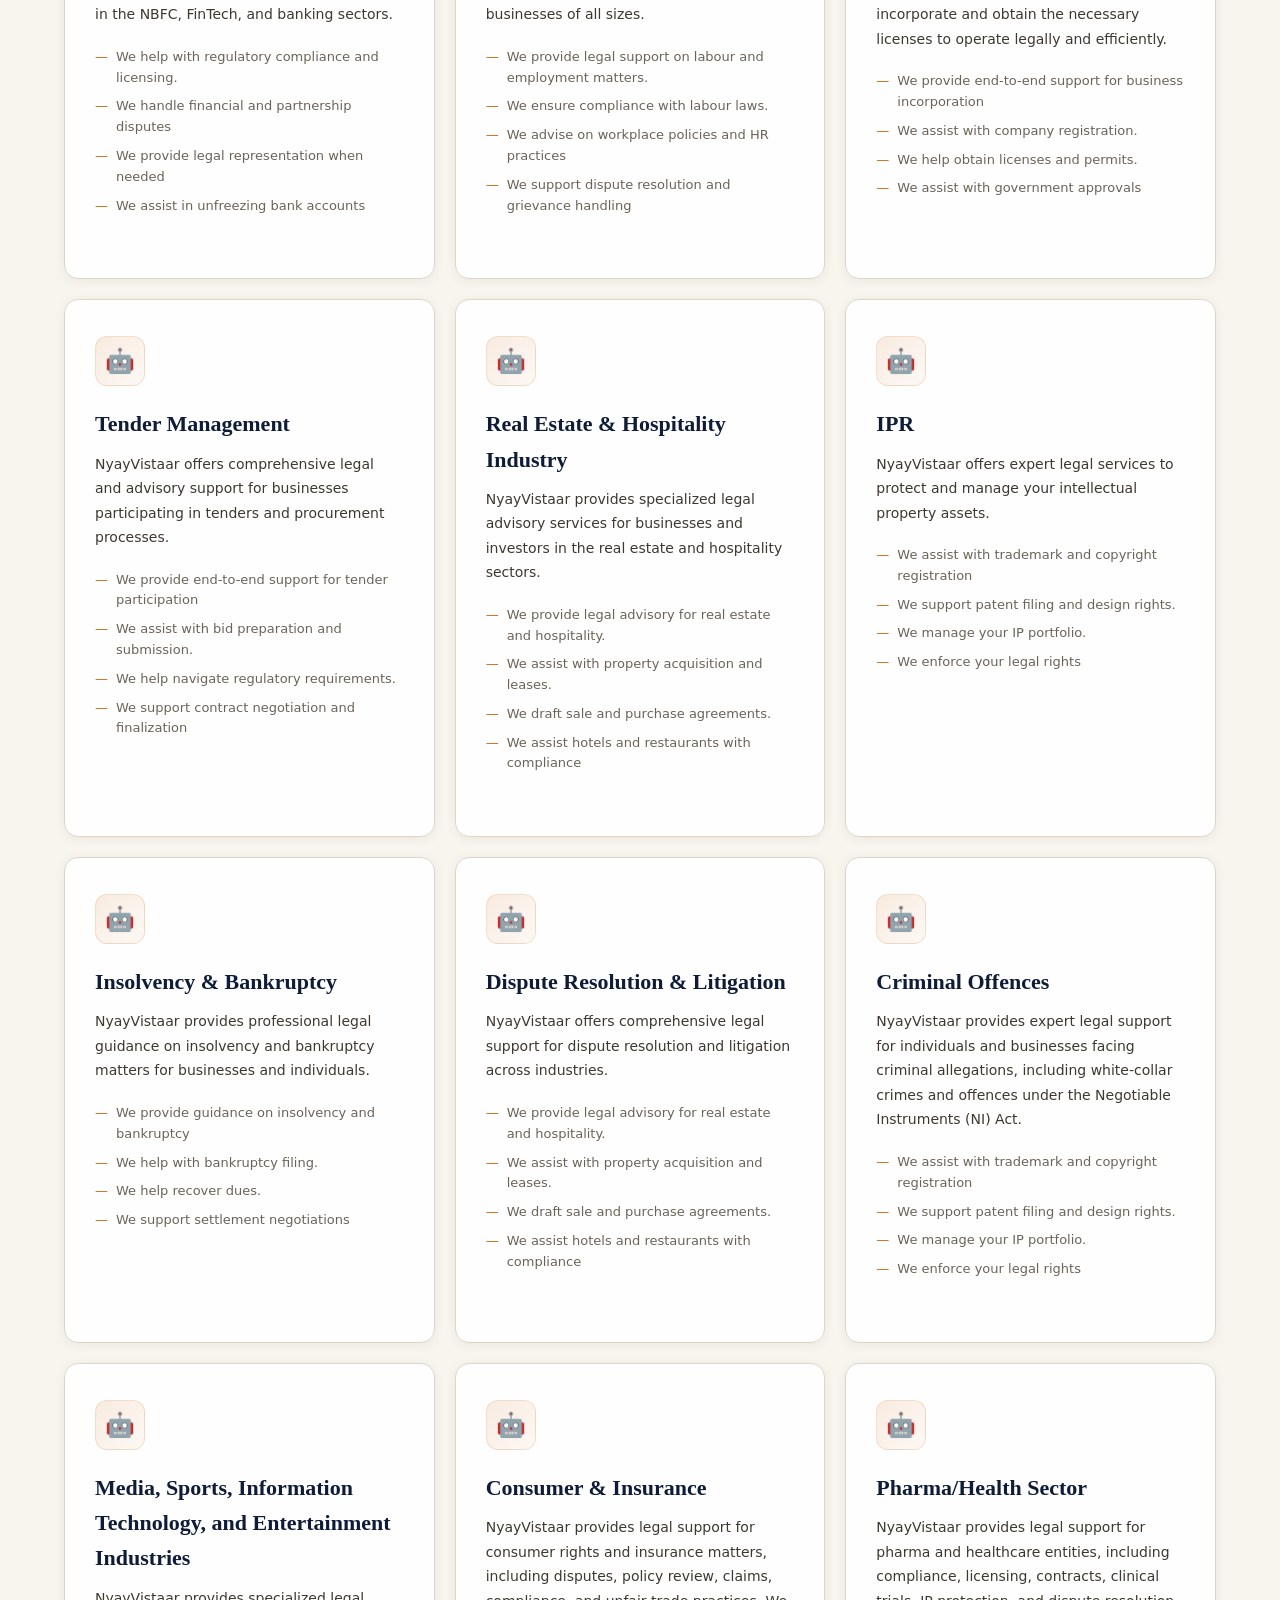
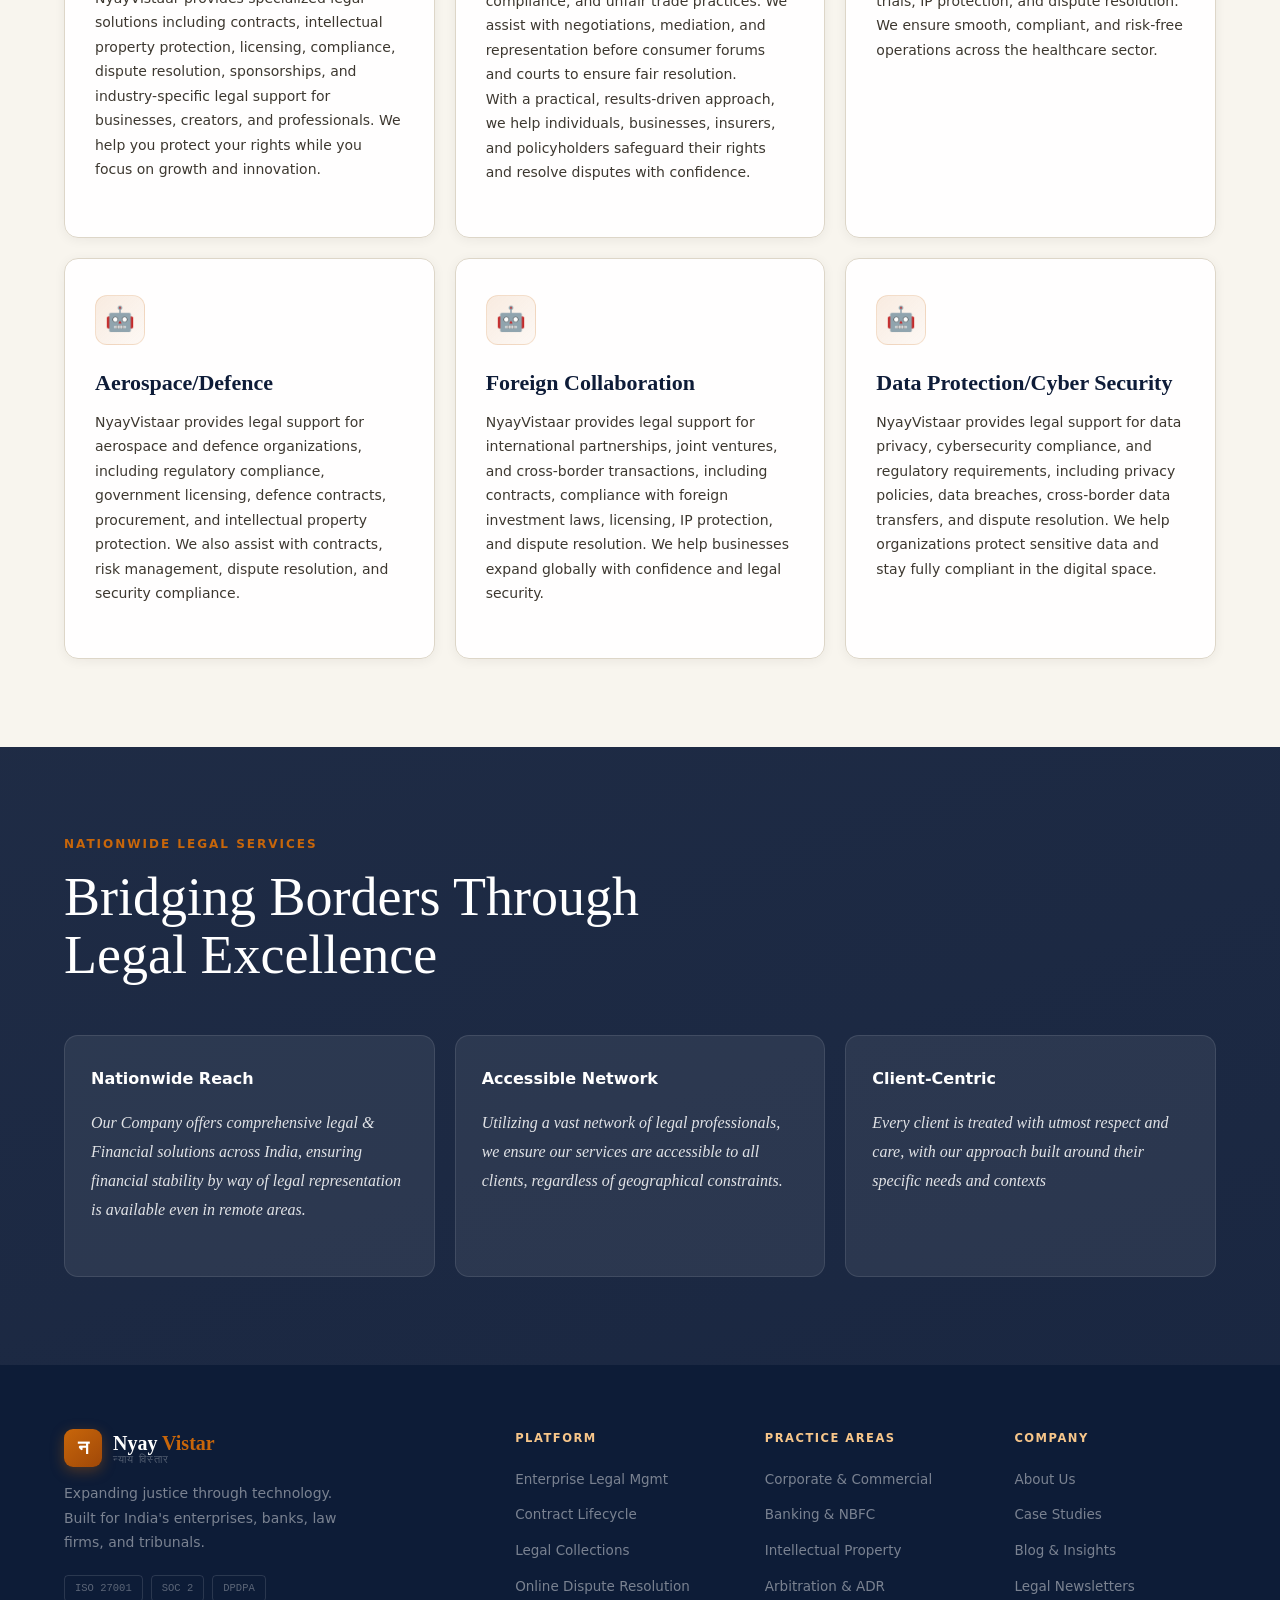
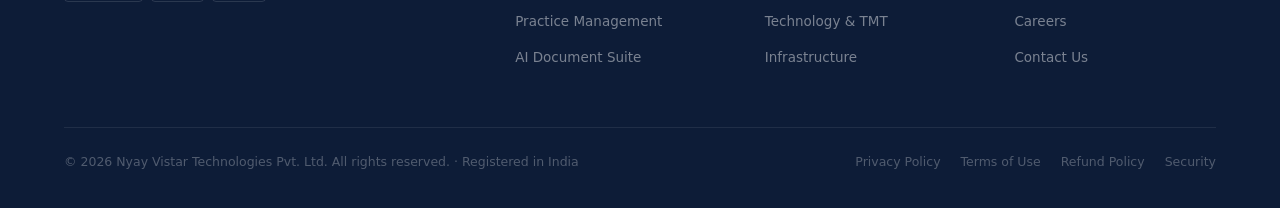
==== commit 3ce272aa: "Fix spelling and remove CTA section Corrected spelling of 'Borders' in the section title and removed" ====
--- a/index.html
+++ b/index.html
@@ -177,7 +177,7 @@
   <div class="testi-photo"></div><div class="testi-wash"></div>
   <div class="testi-z">
     <div class="eyebrow">Nationwide Legal Services</div>
-    <h2 class="sec-title" style="color:#fff">Bridging Boarders Through Legal Excellence</h2>
+    <h2 class="sec-title" style="color:#fff">Bridging Borders Through Legal Excellence</h2>
     <div class="tgrid">
       <div class="tcard"><h4 style="color:#fff">Nationwide Reach</h4><p class="tcard-text">Our Company offers comprehensive legal & Financial solutions across India, ensuring financial stability by way of legal representation is available even in remote areas.
 </p></div>
@@ -185,18 +185,6 @@
 </p></div>
       <div class="tcard"><h4 style="color:#fff">Client-Centric</h4><p class="tcard-text">Every client is treated with utmost respect and care, with our approach built around their specific needs and contexts</p></
     </div>
-  </div>
-</section>
-
-<!-- CTA — scales of justice photo -->
-<section class="cta-sec">
-  <div class="cta-photo"></div><div class="cta-wash"></div><div class="cta-dots"></div>
-  <div class="cta-z">
-    <div class="eyebrow" style="text-align:center">Get Started</div>
-    <h2 class="sec-title">Ready to Expand<br><em>Justice Through Technology?</em></h2>
-    <p class="sec-desc">Join 500+ enterprises, banks, and law firms across India who trust Nyay Vistar to manage their most critical legal work — from the High Courts to every corner of Bharat.</p>
-    <div class="cta-actions"><a href="#" class="btn-hero">Book a Free Demo →</a><a href="#" class="btn-hero-o" style="background:rgba(255,255,255,0.7)">View Pricing</a></div>
-    <p style="font-size:13px;color:var(--muted);margin-top:22px;font-weight:300">No credit card required · 14-day free trial · SOC 2 compliant · DPDPA ready</p>
   </div>
 </section>
 
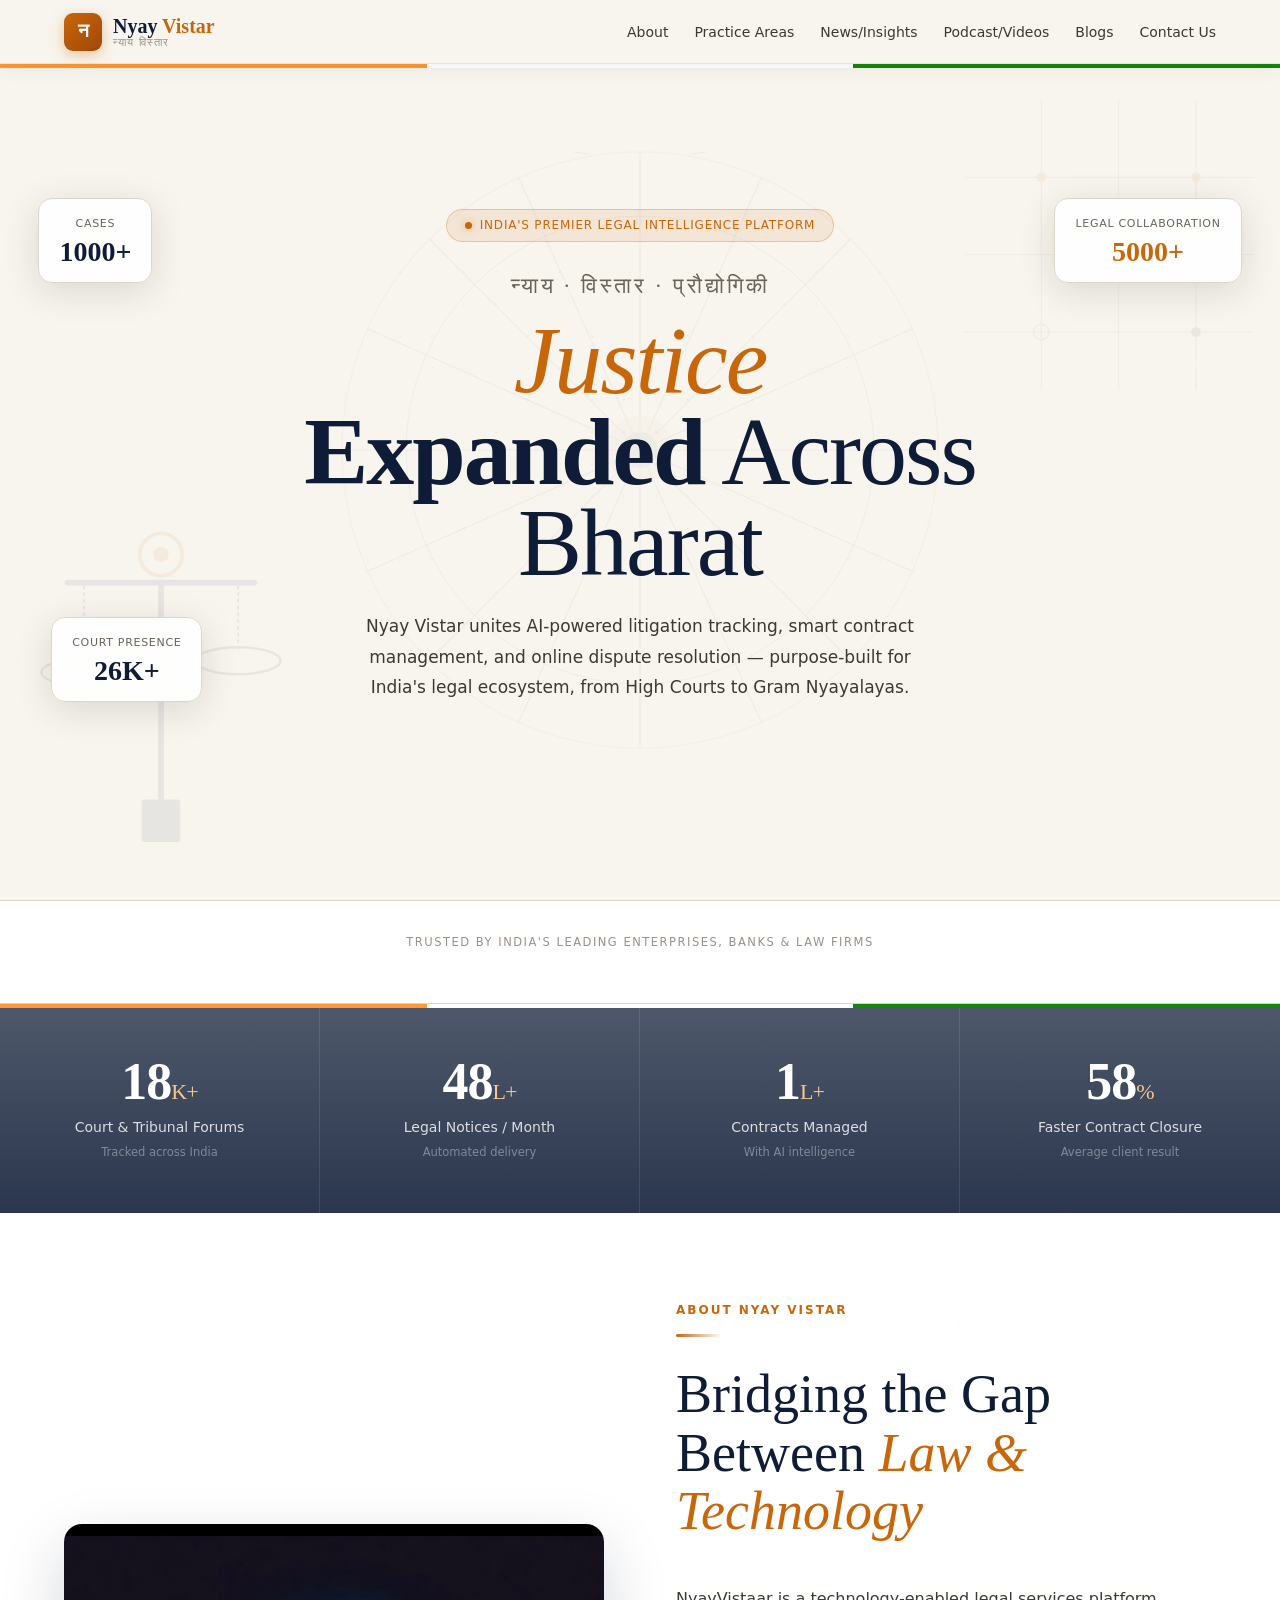
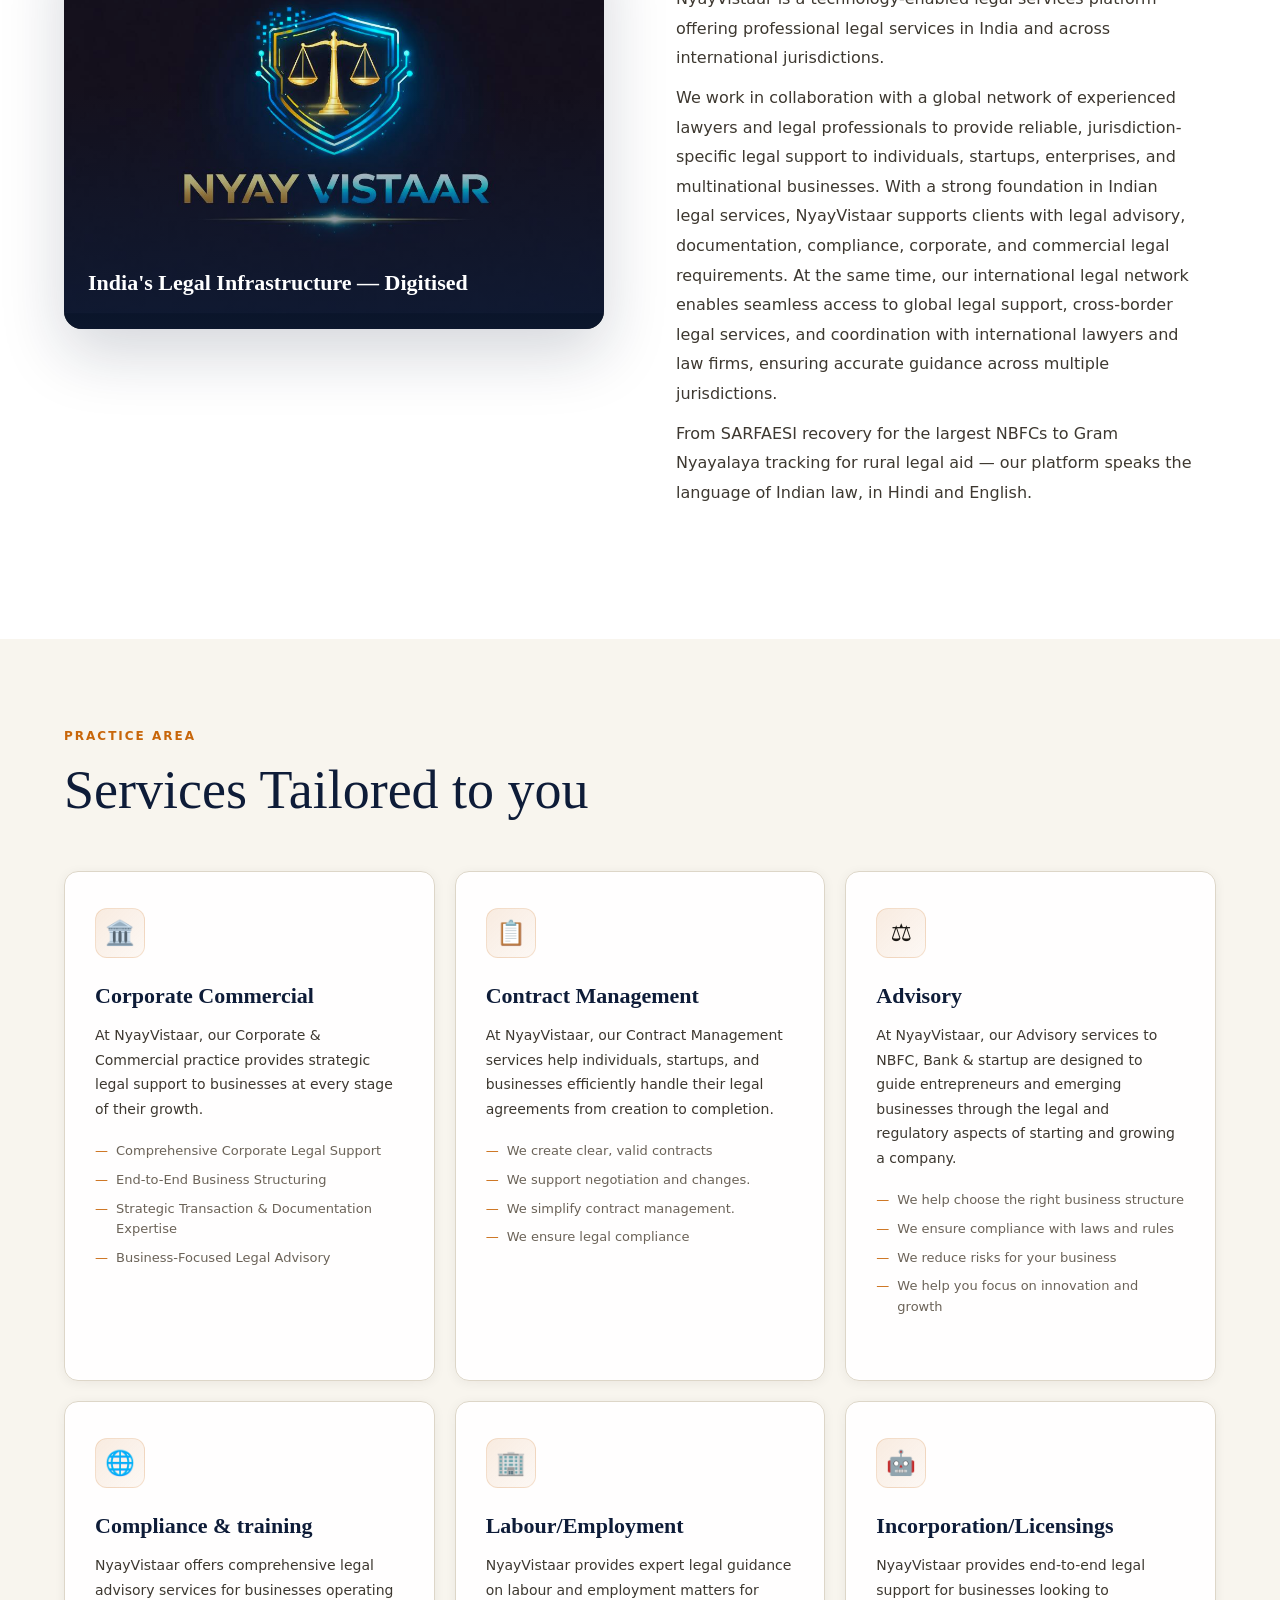
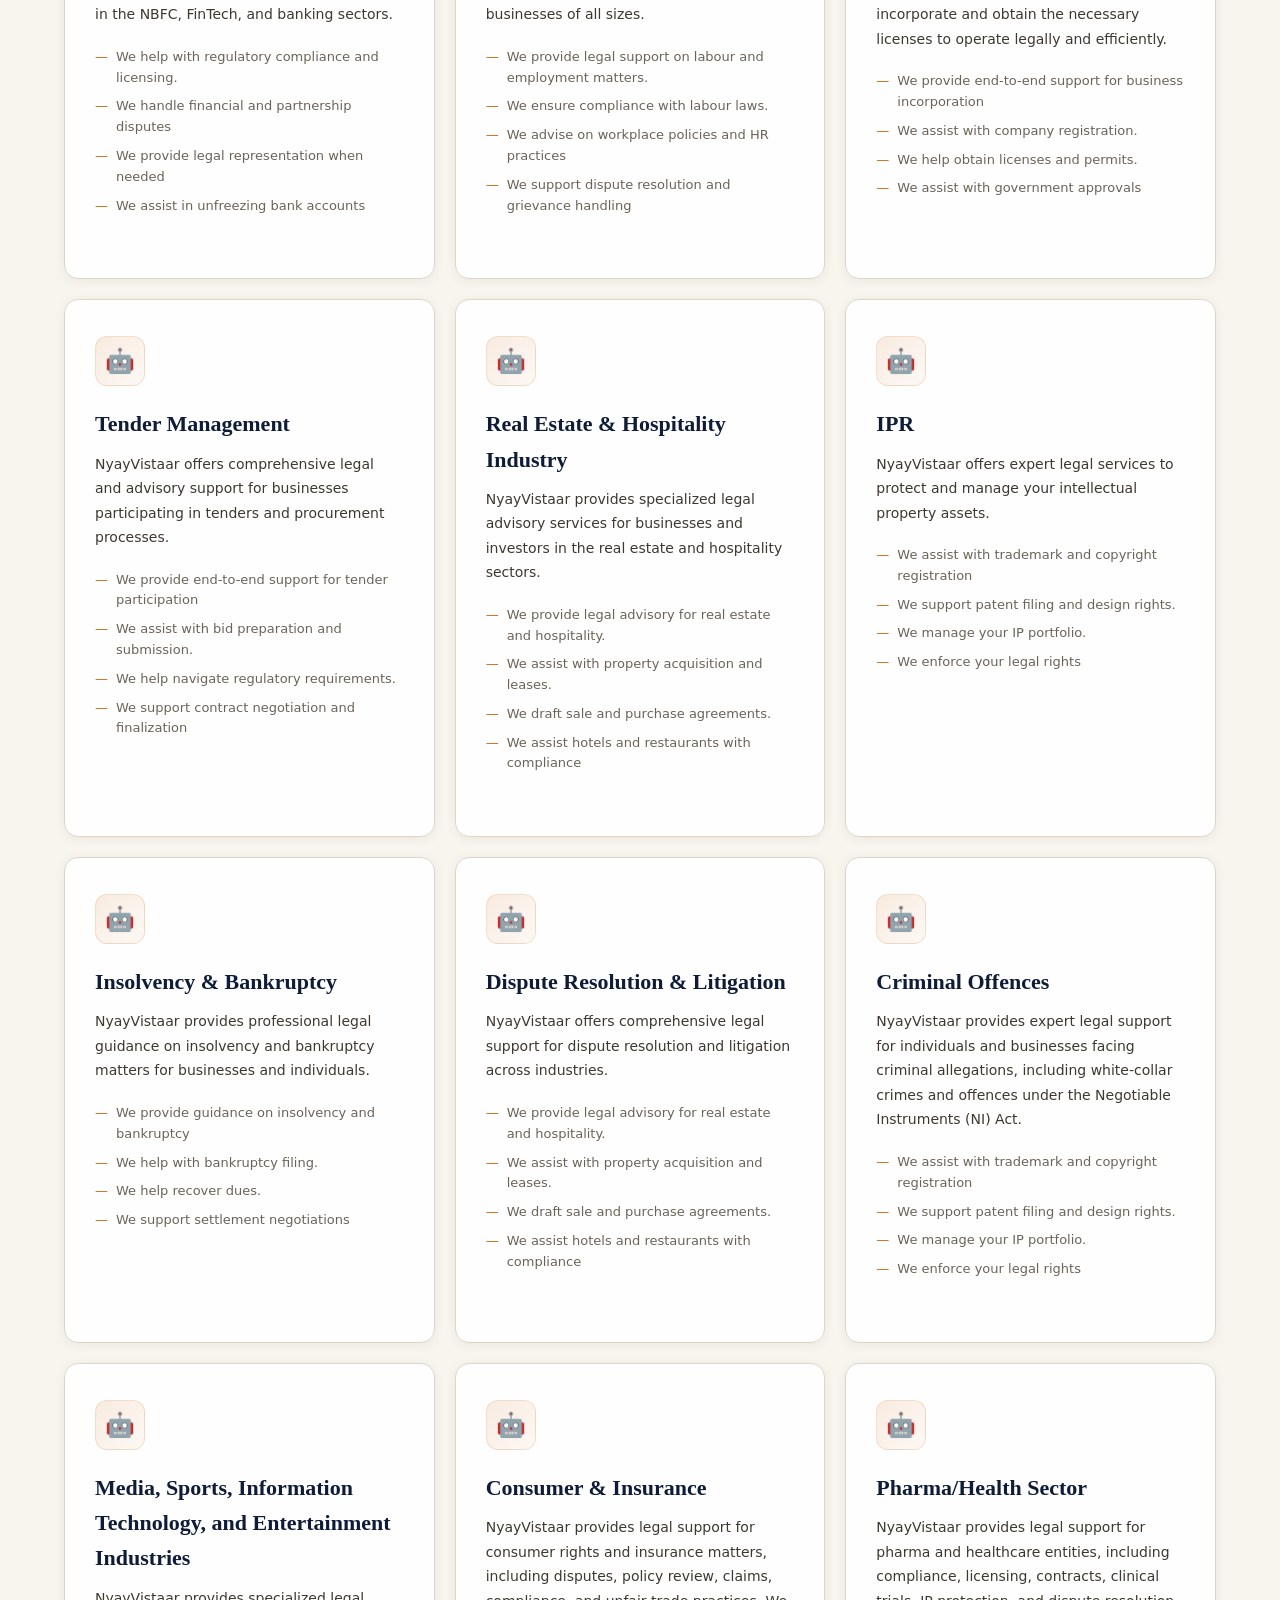
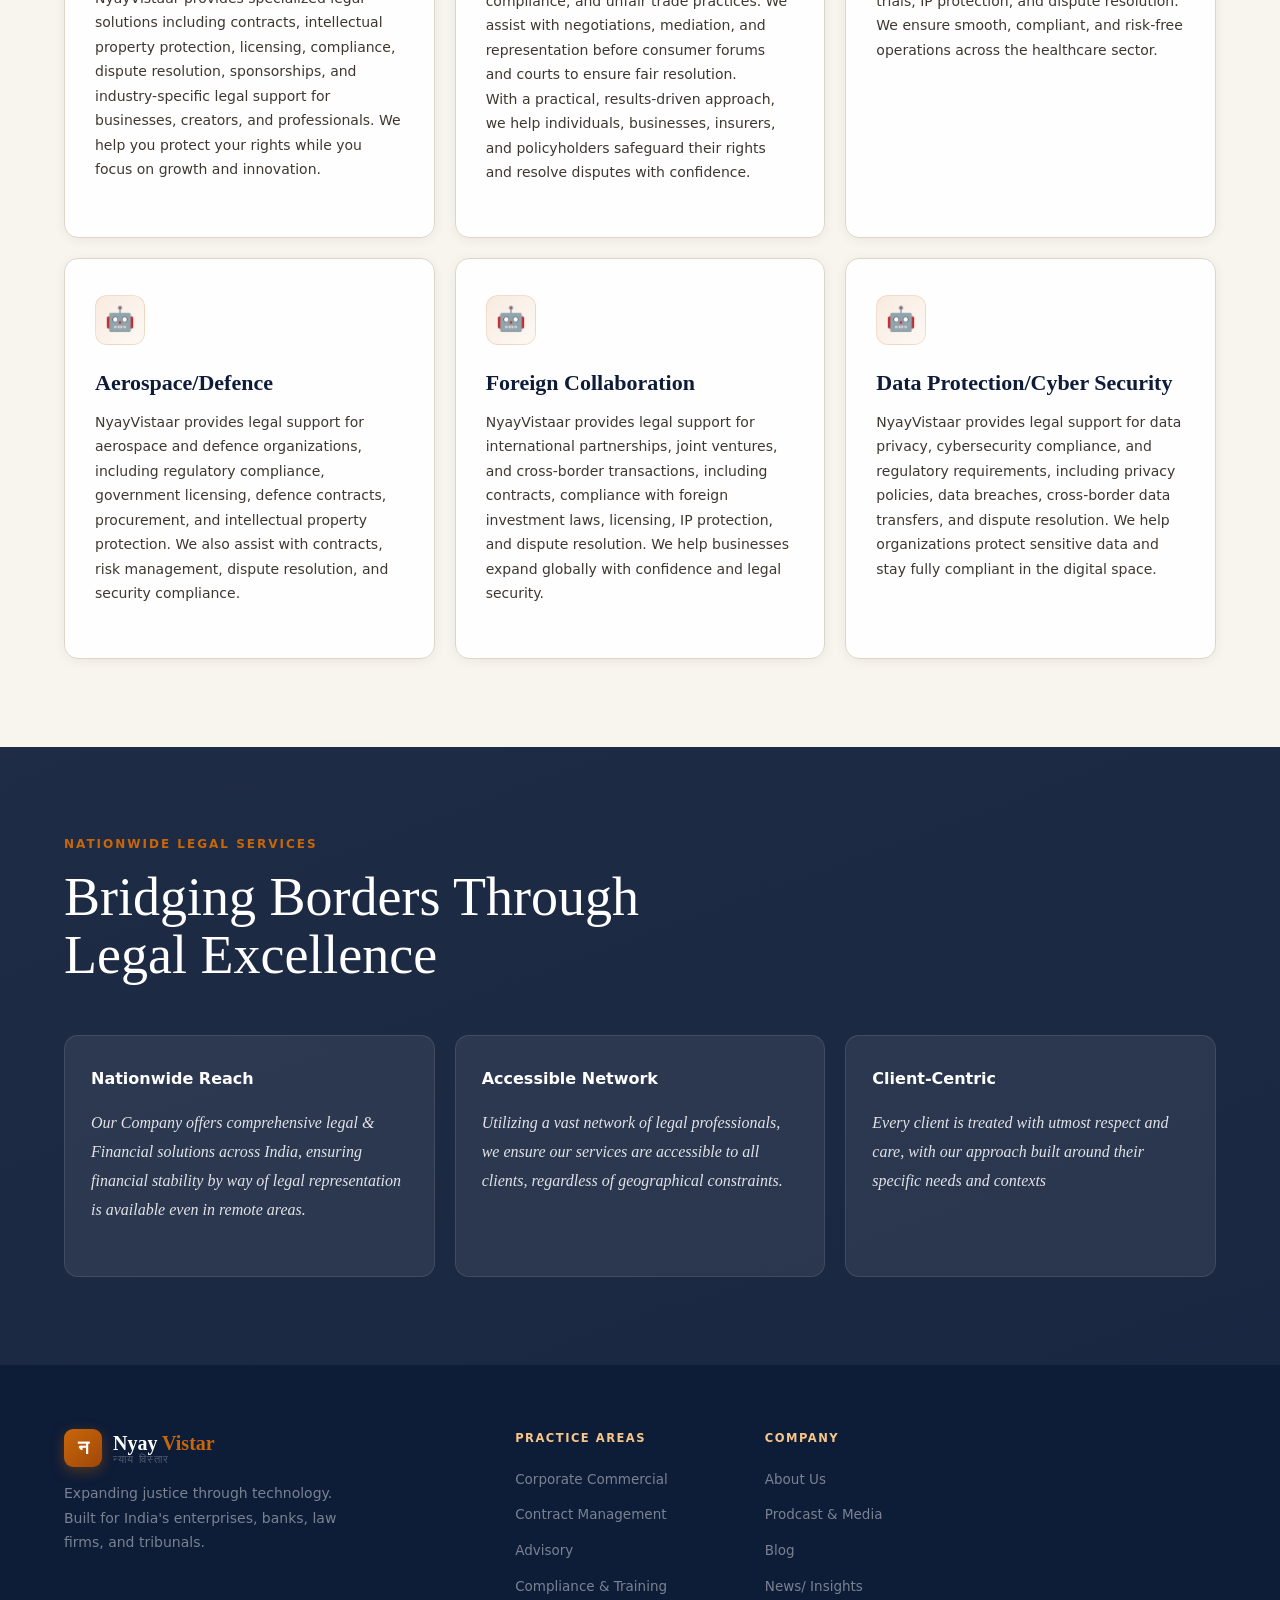
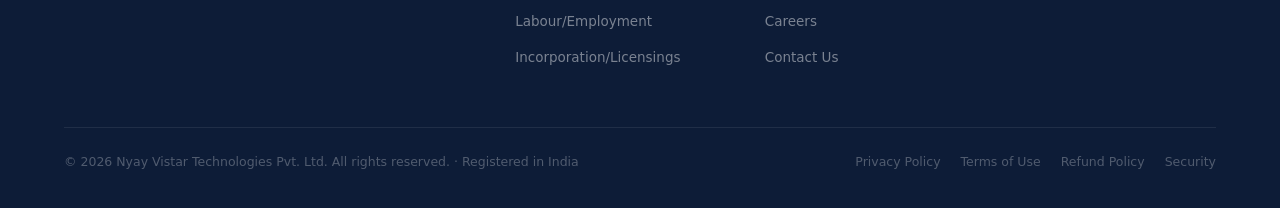
==== commit 2f338fdf: "Refactor footer links and update practice areas" ====
--- a/index.html
+++ b/index.html
@@ -195,11 +195,9 @@
     <div>
       <div class="nav-logo" style="margin-bottom:0"><div class="logo-mark">न</div><div style="display:flex;flex-direction:column;line-height:1.1"><span class="f-en">Nyay <span>Vistar</span></span><span class="f-hi">न्याय विस्तार</span></div></div>
       <p class="f-tagline">Expanding justice through technology. Built for India's enterprises, banks, law firms, and tribunals.</p>
-      <div class="f-certs"><span>ISO 27001</span><span>SOC 2</span><span>DPDPA</span></div>
-    </div>
-    <div><div class="f-col-t">Platform</div><ul class="f-links"><li><a href="#">Enterprise Legal Mgmt</a></li><li><a href="#">Contract Lifecycle</a></li><li><a href="#">Legal Collections</a></li><li><a href="#">Online Dispute Resolution</a></li><li><a href="#">Practice Management</a></li><li><a href="#">AI Document Suite</a></li></ul></div>
-    <div><div class="f-col-t">Practice Areas</div><ul class="f-links"><li><a href="#">Corporate &amp; Commercial</a></li><li><a href="#">Banking &amp; NBFC</a></li><li><a href="#">Intellectual Property</a></li><li><a href="#">Arbitration &amp; ADR</a></li><li><a href="#">Technology &amp; TMT</a></li><li><a href="#">Infrastructure</a></li></ul></div>
-    <div><div class="f-col-t">Company</div><ul class="f-links"><li><a href="#">About Us</a></li><li><a href="#">Case Studies</a></li><li><a href="#">Blog &amp; Insights</a></li><li><a href="#">Legal Newsletters</a></li><li><a href="#">Careers</a></li><li><a href="#">Contact Us</a></li></ul></div>
+    </div>
+    <div><div class="f-col-t">Practice Areas</div><ul class="f-links"><li><a href="#">Corporate Commercial</a></li><li><a href="#">Contract Management</a></li><li><a href="#">Advisory</a></li><li><a href="#">Compliance &amp; Training</a></li><li><a href="#">Labour/Employment</a></li><li><a href="#">Incorporation/Licensings</a></li></ul></div>
+    <div><div class="f-col-t">Company</div><ul class="f-links"><li><a href="#">About Us</a></li><li><a href="#">Prodcast &amp; Media</a></li><li><a href="#">Blog</a></li><li><a href="#">News/ Insights</a></li><li><a href="#">Careers</a></li><li><a href="#">Contact Us</a></li></ul></div>
   </div>
   <div class="f-bottom"><span class="f-copy">© 2026 Nyay Vistar Technologies Pvt. Ltd. All rights reserved. · Registered in India</span><div class="f-meta"><a href="#">Privacy Policy</a><a href="#">Terms of Use</a><a href="#">Refund Policy</a><a href="#">Security</a></div></div>
 </footer>
